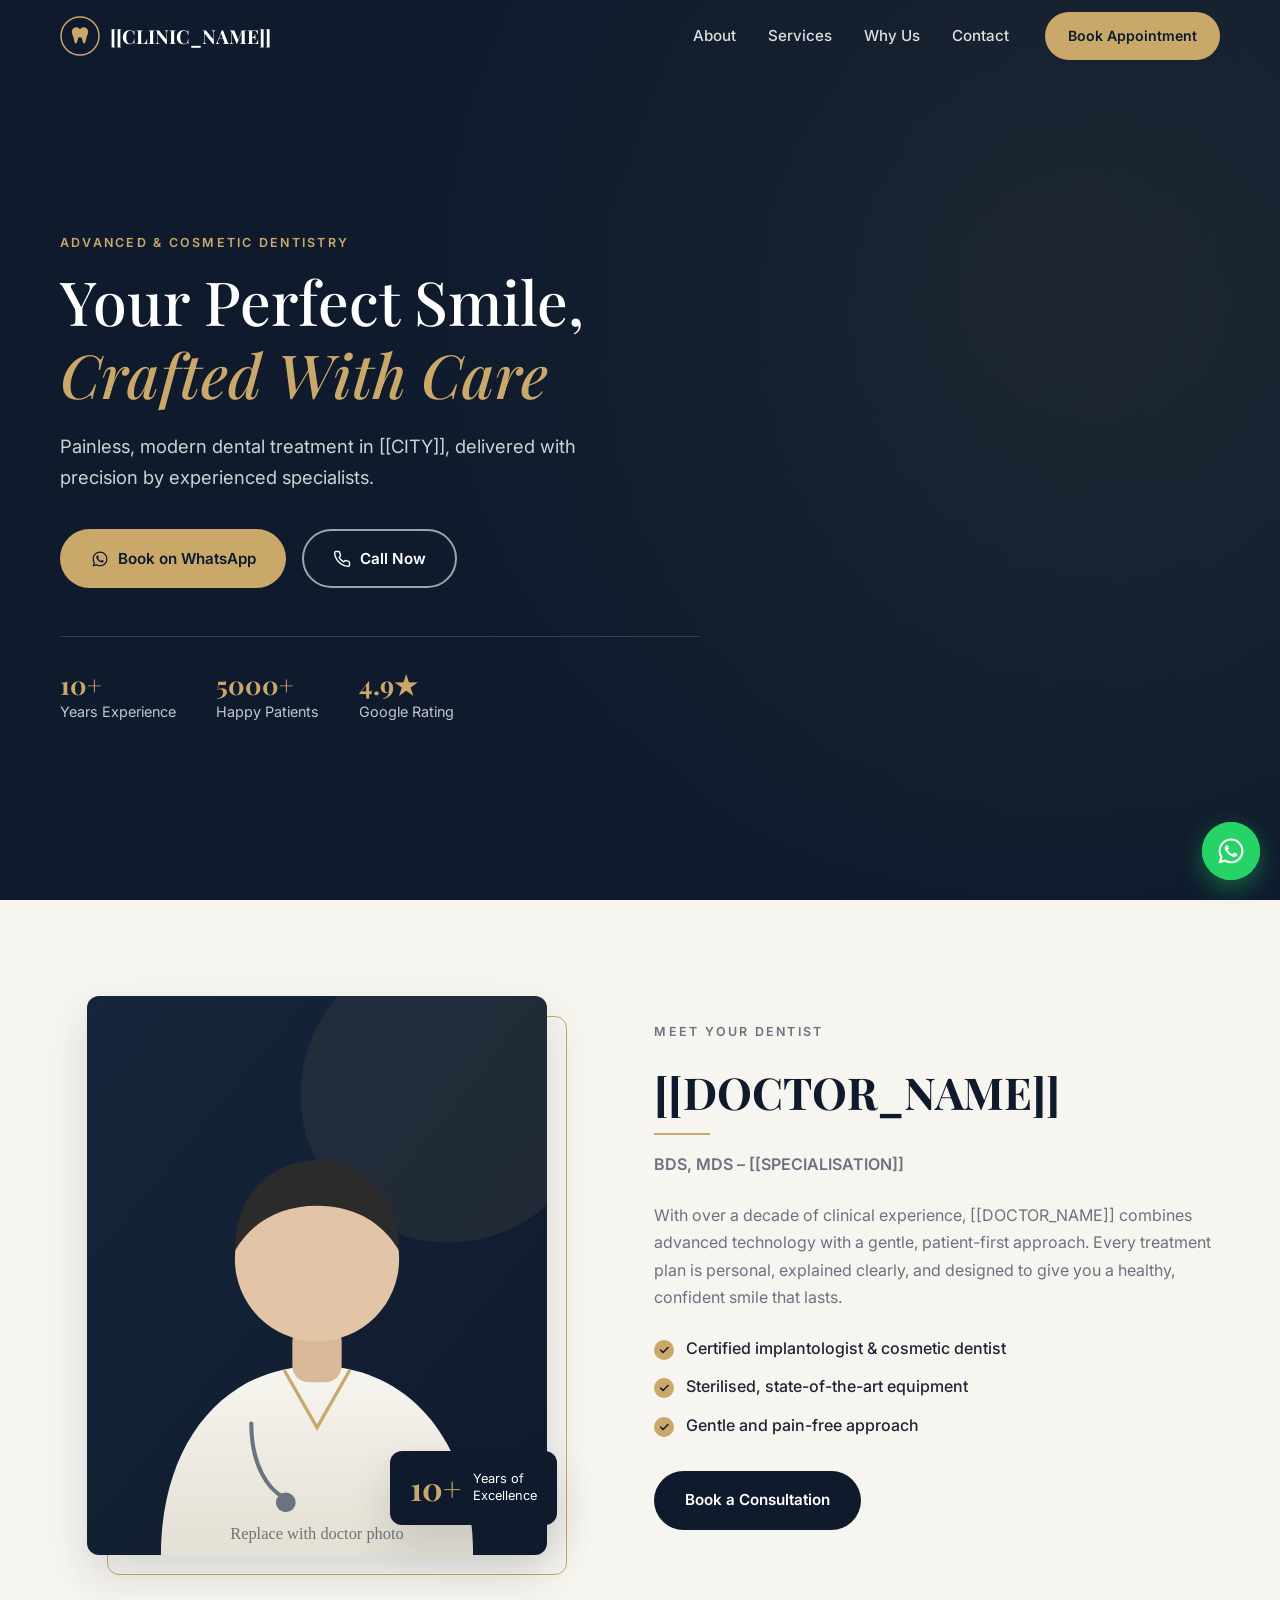
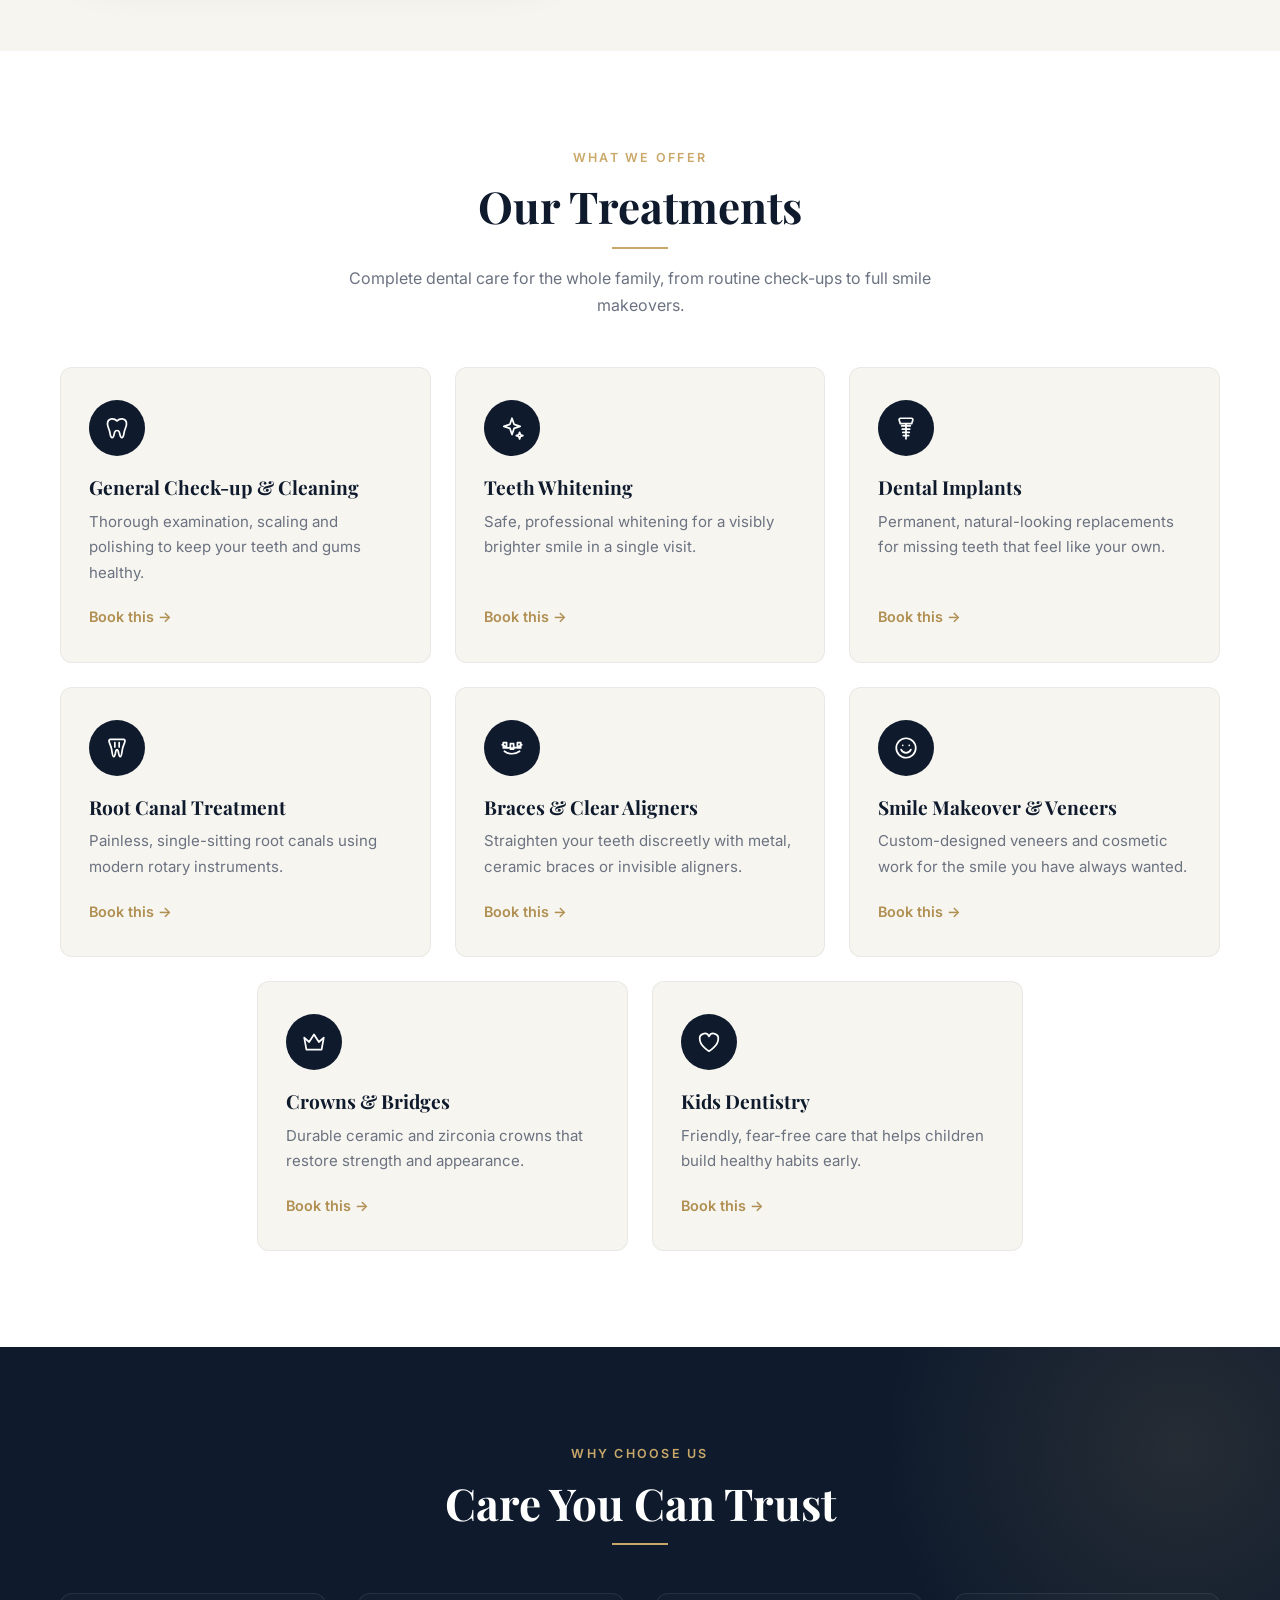
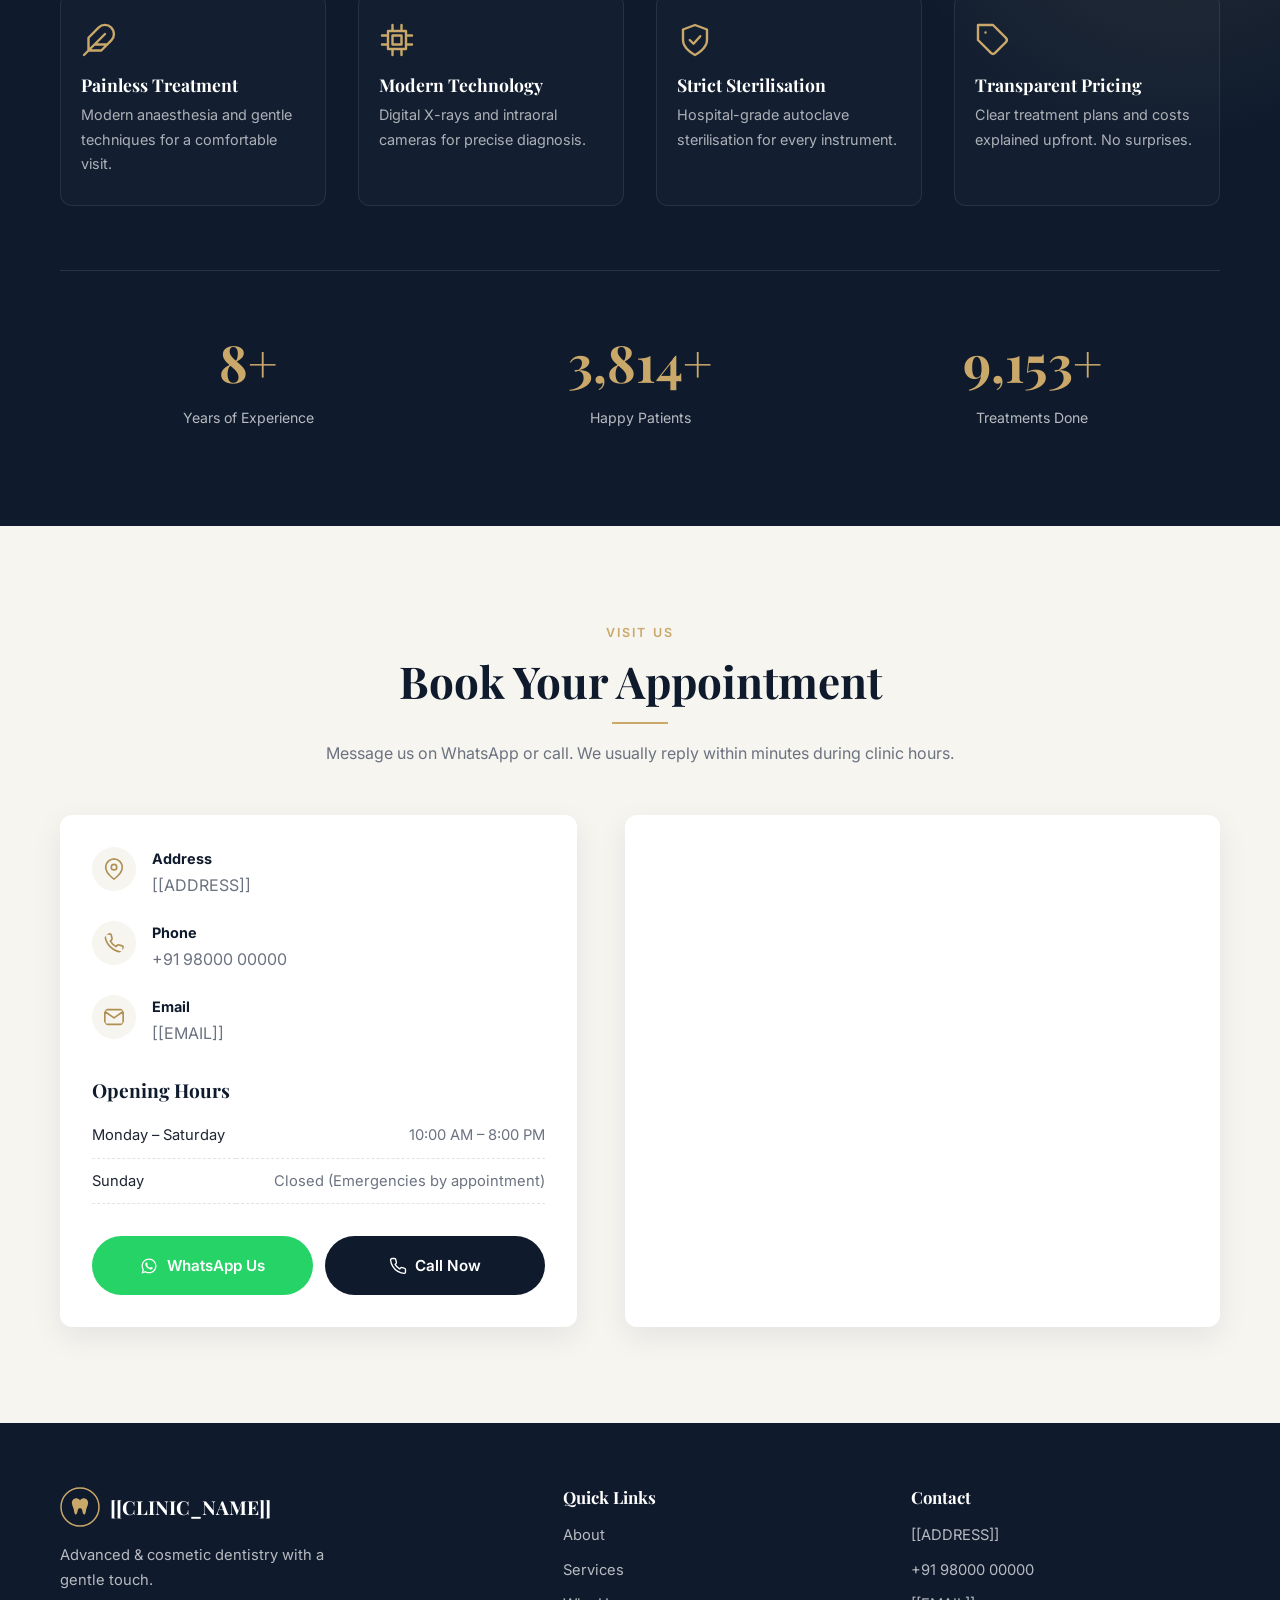
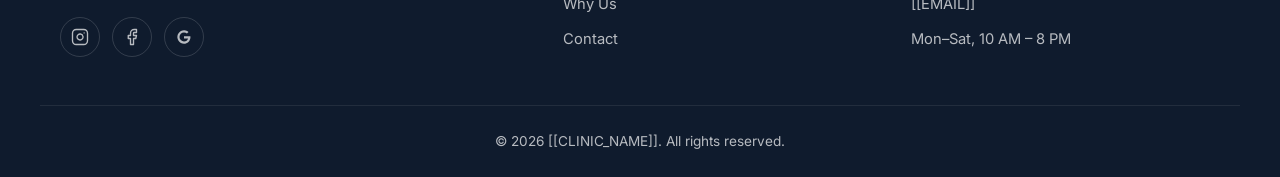
==== index.html @ 8b7d2d87 "Add dental clinic landing page Co-Authored-By: Claude Opus 5.5 <noreply@anthropic.com>" ====
<!DOCTYPE html>
<html lang="en" class="no-js">
<head>
  <meta charset="UTF-8">
  <meta name="viewport" content="width=device-width, initial-scale=1.0">
  <title>[[CLINIC_NAME]] | Best Dentist in [[CITY]]</title>
  <meta name="description" content="[[CLINIC_NAME]] offers painless, modern dental care in [[CITY]]: implants, teeth whitening, root canal, braces, aligners and smile makeovers. Book on WhatsApp.">

  <!-- Open Graph (link previews on WhatsApp / Facebook) -->
  <meta property="og:type" content="website">
  <meta property="og:title" content="[[CLINIC_NAME]] | Advanced & Cosmetic Dentistry">
  <meta property="og:description" content="Painless, modern dental care in [[CITY]]. Book your appointment on WhatsApp.">
  <meta property="og:image" content="images/hero.jpg">

  <link rel="icon" href="images/favicon.svg" type="image/svg+xml">

  <link rel="preconnect" href="https://fonts.googleapis.com">
  <link rel="preconnect" href="https://fonts.gstatic.com" crossorigin>
  <link href="https://fonts.googleapis.com/css2?family=Inter:wght@400;500;600&family=Playfair+Display:wght@500;700&display=swap" rel="stylesheet">

  <link rel="stylesheet" href="css/style.css">

  <!-- Local SEO structured data: replace placeholders -->
  <script type="application/ld+json">
  {
    "@context": "https://schema.org",
    "@type": "Dentist",
    "name": "[[CLINIC_NAME]]",
    "image": "images/hero.jpg",
    "telephone": "[[PHONE]]",
    "email": "[[EMAIL]]",
    "address": {
      "@type": "PostalAddress",
      "streetAddress": "[[ADDRESS]]",
      "addressLocality": "[[CITY]]",
      "addressCountry": "IN"
    },
    "openingHours": ["Mo-Sa 10:00-20:00"],
    "priceRange": "₹₹"
  }
  </script>

  <script src="js/main.js" defer></script>
</head>
<body>

  <!-- ========== HEADER ========== -->
  <header class="header" id="header">
    <div class="container header__inner">
      <a href="#home" class="logo" aria-label="[[CLINIC_NAME]] home">
        <img src="images/logo.svg" alt="" width="40" height="40">
        <span class="logo__text">[[CLINIC_NAME]]</span>
      </a>

      <nav class="nav" id="nav" aria-label="Main navigation">
        <ul class="nav__list">
          <li><a href="#about" class="nav__link">About</a></li>
          <li><a href="#services" class="nav__link">Services</a></li>
          <li><a href="#why-us" class="nav__link">Why Us</a></li>
          <li><a href="#contact" class="nav__link">Contact</a></li>
        </ul>
        <a href="#" class="btn btn--gold btn--sm nav__cta" data-whatsapp target="_blank" rel="noopener">Book Appointment</a>
      </nav>

      <button class="nav-toggle" id="navToggle" aria-label="Open menu" aria-expanded="false" aria-controls="nav">
        <span></span><span></span><span></span>
      </button>
    </div>
  </header>

  <main>
    <!-- ========== HERO ========== -->
    <section class="hero" id="home">
      <div class="container hero__content">
        <p class="eyebrow">Advanced &amp; Cosmetic Dentistry</p>
        <h1 class="hero__title">Your Perfect Smile, <em>Crafted With Care</em></h1>
        <p class="hero__text">Painless, modern dental treatment in [[CITY]], delivered with precision by experienced specialists.</p>

        <div class="hero__actions">
          <a href="#" class="btn btn--gold" data-whatsapp target="_blank" rel="noopener">
            <svg class="btn__icon" viewBox="0 0 24 24" aria-hidden="true"><use href="#icon-whatsapp"/></svg>
            Book on WhatsApp
          </a>
          <a href="#" class="btn btn--outline" data-call>
            <svg class="btn__icon" viewBox="0 0 24 24" aria-hidden="true"><use href="#icon-phone"/></svg>
            Call Now
          </a>
        </div>

        <ul class="trust">
          <li><strong>10+</strong> Years Experience</li>
          <li><strong>5000+</strong> Happy Patients</li>
          <li><strong>4.9★</strong> Google Rating</li>
        </ul>
      </div>
    </section>

    <!-- ========== ABOUT ========== -->
    <section class="section about" id="about">
      <div class="container about__grid">
        <div class="about__media reveal">
          <img src="images/doctor.svg" alt="Portrait of [[DOCTOR_NAME]]" width="560" height="680" loading="lazy">
          <div class="about__badge">
            <strong>10+</strong>
            <span>Years of<br>Excellence</span>
          </div>
        </div>

        <div class="about__content reveal">
          <p class="eyebrow">Meet Your Dentist</p>
          <h2 class="section__title">[[DOCTOR_NAME]]</h2>
          <p class="about__qual">BDS, MDS – [[SPECIALISATION]]</p>
          <p>
            With over a decade of clinical experience, [[DOCTOR_NAME]] combines advanced technology with a gentle,
            patient-first approach. Every treatment plan is personal, explained clearly, and designed to give you
            a healthy, confident smile that lasts.
          </p>
          <ul class="checklist">
            <li>Certified implantologist &amp; cosmetic dentist</li>
            <li>Sterilised, state-of-the-art equipment</li>
            <li>Gentle and pain-free approach</li>
          </ul>
          <a href="#" class="btn btn--dark" data-whatsapp target="_blank" rel="noopener">Book a Consultation</a>
        </div>
      </div>
    </section>

    <!-- ========== SERVICES ========== -->
    <section class="section services" id="services">
      <div class="container">
        <div class="section__head reveal">
          <p class="eyebrow">What We Offer</p>
          <h2 class="section__title">Our Treatments</h2>
          <p class="section__sub">Complete dental care for the whole family, from routine check-ups to full smile makeovers.</p>
        </div>

        <div class="services__grid">
          <article class="card reveal">
            <div class="card__icon"><svg viewBox="0 0 24 24" aria-hidden="true"><use href="#icon-tooth"/></svg></div>
            <h3 class="card__title">General Check-up &amp; Cleaning</h3>
            <p class="card__text">Thorough examination, scaling and polishing to keep your teeth and gums healthy.</p>
            <a href="#" class="card__link" data-whatsapp data-service="General Check-up & Cleaning" target="_blank" rel="noopener">Book this →</a>
          </article>

          <article class="card reveal">
            <div class="card__icon"><svg viewBox="0 0 24 24" aria-hidden="true"><use href="#icon-sparkle"/></svg></div>
            <h3 class="card__title">Teeth Whitening</h3>
            <p class="card__text">Safe, professional whitening for a visibly brighter smile in a single visit.</p>
            <a href="#" class="card__link" data-whatsapp data-service="Teeth Whitening" target="_blank" rel="noopener">Book this →</a>
          </article>

          <article class="card reveal">
            <div class="card__icon"><svg viewBox="0 0 24 24" aria-hidden="true"><use href="#icon-implant"/></svg></div>
            <h3 class="card__title">Dental Implants</h3>
            <p class="card__text">Permanent, natural-looking replacements for missing teeth that feel like your own.</p>
            <a href="#" class="card__link" data-whatsapp data-service="Dental Implants" target="_blank" rel="noopener">Book this →</a>
          </article>

          <article class="card reveal">
            <div class="card__icon"><svg viewBox="0 0 24 24" aria-hidden="true"><use href="#icon-root"/></svg></div>
            <h3 class="card__title">Root Canal Treatment</h3>
            <p class="card__text">Painless, single-sitting root canals using modern rotary instruments.</p>
            <a href="#" class="card__link" data-whatsapp data-service="Root Canal Treatment" target="_blank" rel="noopener">Book this →</a>
          </article>

          <article class="card reveal">
            <div class="card__icon"><svg viewBox="0 0 24 24" aria-hidden="true"><use href="#icon-braces"/></svg></div>
            <h3 class="card__title">Braces &amp; Clear Aligners</h3>
            <p class="card__text">Straighten your teeth discreetly with metal, ceramic braces or invisible aligners.</p>
            <a href="#" class="card__link" data-whatsapp data-service="Braces & Clear Aligners" target="_blank" rel="noopener">Book this →</a>
          </article>

          <article class="card reveal">
            <div class="card__icon"><svg viewBox="0 0 24 24" aria-hidden="true"><use href="#icon-smile"/></svg></div>
            <h3 class="card__title">Smile Makeover &amp; Veneers</h3>
            <p class="card__text">Custom-designed veneers and cosmetic work for the smile you have always wanted.</p>
            <a href="#" class="card__link" data-whatsapp data-service="Smile Makeover & Veneers" target="_blank" rel="noopener">Book this →</a>
          </article>

          <article class="card reveal">
            <div class="card__icon"><svg viewBox="0 0 24 24" aria-hidden="true"><use href="#icon-crown"/></svg></div>
            <h3 class="card__title">Crowns &amp; Bridges</h3>
            <p class="card__text">Durable ceramic and zirconia crowns that restore strength and appearance.</p>
            <a href="#" class="card__link" data-whatsapp data-service="Crowns & Bridges" target="_blank" rel="noopener">Book this →</a>
          </article>

          <article class="card reveal">
            <div class="card__icon"><svg viewBox="0 0 24 24" aria-hidden="true"><use href="#icon-heart"/></svg></div>
            <h3 class="card__title">Kids Dentistry</h3>
            <p class="card__text">Friendly, fear-free care that helps children build healthy habits early.</p>
            <a href="#" class="card__link" data-whatsapp data-service="Kids Dentistry" target="_blank" rel="noopener">Book this →</a>
          </article>
        </div>
      </div>
    </section>

    <!-- ========== WHY CHOOSE US ========== -->
    <section class="section why" id="why-us">
      <div class="container">
        <div class="section__head reveal">
          <p class="eyebrow">Why Choose Us</p>
          <h2 class="section__title">Care You Can Trust</h2>
        </div>

        <div class="why__grid">
          <div class="feature reveal">
            <div class="feature__icon"><svg viewBox="0 0 24 24" aria-hidden="true"><use href="#icon-feather"/></svg></div>
            <h3>Painless Treatment</h3>
            <p>Modern anaesthesia and gentle techniques for a comfortable visit.</p>
          </div>
          <div class="feature reveal">
            <div class="feature__icon"><svg viewBox="0 0 24 24" aria-hidden="true"><use href="#icon-chip"/></svg></div>
            <h3>Modern Technology</h3>
            <p>Digital X-rays and intraoral cameras for precise diagnosis.</p>
          </div>
          <div class="feature reveal">
            <div class="feature__icon"><svg viewBox="0 0 24 24" aria-hidden="true"><use href="#icon-shield"/></svg></div>
            <h3>Strict Sterilisation</h3>
            <p>Hospital-grade autoclave sterilisation for every instrument.</p>
          </div>
          <div class="feature reveal">
            <div class="feature__icon"><svg viewBox="0 0 24 24" aria-hidden="true"><use href="#icon-tag"/></svg></div>
            <h3>Transparent Pricing</h3>
            <p>Clear treatment plans and costs explained upfront. No surprises.</p>
          </div>
        </div>

        <div class="stats reveal">
          <div class="stat"><span class="stat__num" data-count="10">0</span><span class="stat__plus">+</span><p>Years of Experience</p></div>
          <div class="stat"><span class="stat__num" data-count="5000">0</span><span class="stat__plus">+</span><p>Happy Patients</p></div>
          <div class="stat"><span class="stat__num" data-count="12000">0</span><span class="stat__plus">+</span><p>Treatments Done</p></div>
        </div>
      </div>
    </section>

    <!-- ========== CONTACT ========== -->
    <section class="section contact" id="contact">
      <div class="container">
        <div class="section__head reveal">
          <p class="eyebrow">Visit Us</p>
          <h2 class="section__title">Book Your Appointment</h2>
          <p class="section__sub">Message us on WhatsApp or call. We usually reply within minutes during clinic hours.</p>
        </div>

        <div class="contact__grid">
          <div class="contact__info reveal">
            <ul class="contact__list">
              <li>
                <svg viewBox="0 0 24 24" aria-hidden="true"><use href="#icon-pin"/></svg>
                <div><strong>Address</strong><span>[[ADDRESS]]</span></div>
              </li>
              <li>
                <svg viewBox="0 0 24 24" aria-hidden="true"><use href="#icon-phone"/></svg>
                <div><strong>Phone</strong><a href="#" data-call data-phone-text>[[PHONE]]</a></div>
              </li>
              <li>
                <svg viewBox="0 0 24 24" aria-hidden="true"><use href="#icon-mail"/></svg>
                <div><strong>Email</strong><a href="mailto:[[EMAIL]]">[[EMAIL]]</a></div>
              </li>
            </ul>

            <div class="hours">
              <h3>Opening Hours</h3>
              <table>
                <tr><td>Monday – Saturday</td><td>10:00 AM – 8:00 PM</td></tr>
                <tr><td>Sunday</td><td>Closed (Emergencies by appointment)</td></tr>
              </table>
            </div>

            <div class="contact__actions">
              <a href="#" class="btn btn--whatsapp" data-whatsapp target="_blank" rel="noopener">
                <svg class="btn__icon" viewBox="0 0 24 24" aria-hidden="true"><use href="#icon-whatsapp"/></svg>
                WhatsApp Us
              </a>
              <a href="#" class="btn btn--dark" data-call>
                <svg class="btn__icon" viewBox="0 0 24 24" aria-hidden="true"><use href="#icon-phone"/></svg>
                Call Now
              </a>
            </div>
          </div>

          <div class="contact__map reveal">
            <!-- Replace src with your Google Maps embed URL: Maps → Share → Embed a map -->
            <iframe
              src="https://maps.google.com/maps?q=New%20Delhi&z=14&output=embed"
              title="Clinic location on Google Maps"
              loading="lazy"
              referrerpolicy="no-referrer-when-downgrade"
              allowfullscreen></iframe>
          </div>
        </div>
      </div>
    </section>
  </main>

  <!-- ========== FOOTER ========== -->
  <footer class="footer">
    <div class="container footer__grid">
      <div class="footer__brand">
        <a href="#home" class="logo">
          <img src="images/logo.svg" alt="" width="40" height="40">
          <span class="logo__text">[[CLINIC_NAME]]</span>
        </a>
        <p>Advanced &amp; cosmetic dentistry with a gentle touch.</p>
        <div class="social">
          <a href="#" aria-label="Instagram"><svg viewBox="0 0 24 24" aria-hidden="true"><use href="#icon-instagram"/></svg></a>
          <a href="#" aria-label="Facebook"><svg viewBox="0 0 24 24" aria-hidden="true"><use href="#icon-facebook"/></svg></a>
          <a href="#" aria-label="Google Business Profile"><svg viewBox="0 0 24 24" aria-hidden="true"><use href="#icon-google"/></svg></a>
        </div>
      </div>

      <div>
        <h4>Quick Links</h4>
        <ul class="footer__links">
          <li><a href="#about">About</a></li>
          <li><a href="#services">Services</a></li>
          <li><a href="#why-us">Why Us</a></li>
          <li><a href="#contact">Contact</a></li>
        </ul>
      </div>

      <div>
        <h4>Contact</h4>
        <ul class="footer__links">
          <li>[[ADDRESS]]</li>
          <li><a href="#" data-call data-phone-text>[[PHONE]]</a></li>
          <li><a href="mailto:[[EMAIL]]">[[EMAIL]]</a></li>
          <li>Mon–Sat, 10 AM – 8 PM</li>
        </ul>
      </div>
    </div>

    <div class="container footer__bottom">
      <p>© <span id="year"></span> [[CLINIC_NAME]]. All rights reserved.</p>
    </div>
  </footer>

  <!-- ========== FLOATING WHATSAPP ========== -->
  <a href="#" class="whatsapp-float" data-whatsapp target="_blank" rel="noopener" aria-label="Chat with us on WhatsApp">
    <svg viewBox="0 0 24 24" aria-hidden="true"><use href="#icon-whatsapp"/></svg>
  </a>

  <!-- ========== SVG ICON SPRITE ========== -->
  <svg xmlns="http://www.w3.org/2000/svg" style="display:none">
    <symbol id="icon-whatsapp" viewBox="0 0 24 24"><path fill="currentColor" d="M12.04 2C6.58 2 2.13 6.45 2.13 11.91c0 1.75.46 3.45 1.32 4.95L2.05 22l5.25-1.38a9.9 9.9 0 0 0 4.74 1.21c5.46 0 9.91-4.45 9.91-9.91S17.5 2 12.04 2Zm0 18.15c-1.48 0-2.93-.4-4.2-1.15l-.3-.18-3.12.82.83-3.04-.2-.31a8.2 8.2 0 0 1-1.26-4.38c0-4.54 3.7-8.24 8.25-8.24 4.54 0 8.24 3.7 8.24 8.24 0 4.55-3.7 8.24-8.24 8.24Zm4.52-6.16c-.25-.12-1.47-.72-1.69-.81-.23-.08-.39-.12-.56.12-.17.25-.64.81-.78.97-.14.17-.29.19-.54.06-.25-.12-1.05-.39-1.99-1.23-.74-.66-1.23-1.47-1.38-1.72-.14-.25-.02-.38.11-.51.11-.11.25-.29.37-.43.12-.14.17-.25.25-.41.08-.17.04-.31-.02-.43-.06-.12-.56-1.34-.76-1.84-.2-.48-.41-.42-.56-.43h-.48c-.17 0-.43.06-.66.31-.22.25-.86.85-.86 2.07s.89 2.4 1.01 2.56c.12.17 1.75 2.67 4.23 3.74.59.26 1.05.41 1.41.52.59.19 1.13.16 1.56.1.48-.07 1.47-.6 1.67-1.18.21-.58.21-1.07.14-1.18-.06-.1-.22-.16-.47-.28Z"/></symbol>
    <symbol id="icon-phone" viewBox="0 0 24 24"><path fill="none" stroke="currentColor" stroke-width="1.8" stroke-linecap="round" stroke-linejoin="round" d="M22 16.92v3a2 2 0 0 1-2.18 2 19.8 19.8 0 0 1-8.63-3.07 19.5 19.5 0 0 1-6-6A19.8 19.8 0 0 1 2.12 4.18 2 2 0 0 1 4.11 2h3a2 2 0 0 1 2 1.72c.13.96.36 1.9.7 2.81a2 2 0 0 1-.45 2.11L8.09 9.91a16 16 0 0 0 6 6l1.27-1.27a2 2 0 0 1 2.11-.45c.91.34 1.85.57 2.81.7A2 2 0 0 1 22 16.92Z"/></symbol>
    <symbol id="icon-tooth" viewBox="0 0 24 24"><path fill="none" stroke="currentColor" stroke-width="1.6" stroke-linejoin="round" d="M12 5.5C10.5 4 8.6 3.4 7 3.6 4.4 4 3 6.2 3.3 9c.3 2.4 1.5 4 2 6.5.5 2.8.8 5.5 2.2 5.5 1.6 0 1.7-3.3 2.4-5.3.4-1.1 1.3-1.4 2.1-1.4s1.7.3 2.1 1.4c.7 2 .8 5.3 2.4 5.3 1.4 0 1.7-2.7 2.2-5.5.5-2.5 1.7-4.1 2-6.5.3-2.8-1.1-5-3.7-5.4-1.6-.2-3.5.4-5 1.9Z"/></symbol>
    <symbol id="icon-sparkle" viewBox="0 0 24 24"><path fill="none" stroke="currentColor" stroke-width="1.6" stroke-linejoin="round" d="M12 3l1.9 5.6L19.5 10.5 13.9 12.4 12 18l-1.9-5.6L4.5 10.5l5.6-1.9L12 3ZM19 16l.8 2.2L22 19l-2.2.8L19 22l-.8-2.2L16 19l2.2-.8L19 16Z"/></symbol>
    <symbol id="icon-implant" viewBox="0 0 24 24"><path fill="none" stroke="currentColor" stroke-width="1.6" stroke-linecap="round" stroke-linejoin="round" d="M7 3h10c1 0 1.5 1 1.2 2l-1 3H6.8l-1-3C5.5 4 6 3 7 3ZM8 10h8M8.5 13h7M9 16h6M9.5 19h5M12 8v14"/></symbol>
    <symbol id="icon-root" viewBox="0 0 24 24"><path fill="none" stroke="currentColor" stroke-width="1.6" stroke-linecap="round" stroke-linejoin="round" d="M6 4h12c1 0 1.6 1 1.3 2-.6 2.4-1.7 4-2.3 7-.5 2.6-.7 7-2 7-1.4 0-1.5-4-2-5.5-.3-.8-.6-1-1-1s-.7.2-1 1C10.5 16 10.4 20 9 20c-1.3 0-1.5-4.4-2-7-.6-3-1.7-4.6-2.3-7C4.4 5 5 4 6 4ZM10 7v4M14 7v4"/></symbol>
    <symbol id="icon-braces" viewBox="0 0 24 24"><path fill="none" stroke="currentColor" stroke-width="1.6" stroke-linecap="round" stroke-linejoin="round" d="M3 9c2.5 2 5.6 3 9 3s6.5-1 9-3M4 7h3v5H4zM10.5 8h3v5h-3zM17 7h3v5h-3zM5 15c2 1.5 4.4 2.3 7 2.3s5-.8 7-2.3"/></symbol>
    <symbol id="icon-smile" viewBox="0 0 24 24"><path fill="none" stroke="currentColor" stroke-width="1.6" stroke-linecap="round" stroke-linejoin="round" d="M12 21a9 9 0 1 0 0-18 9 9 0 0 0 0 18ZM7.5 13.5s1.5 3 4.5 3 4.5-3 4.5-3M9 9.5h.01M15 9.5h.01"/></symbol>
    <symbol id="icon-crown" viewBox="0 0 24 24"><path fill="none" stroke="currentColor" stroke-width="1.6" stroke-linecap="round" stroke-linejoin="round" d="M3 8l4.5 4L12 5l4.5 7L21 8l-2 11H5L3 8Z"/></symbol>
    <symbol id="icon-heart" viewBox="0 0 24 24"><path fill="none" stroke="currentColor" stroke-width="1.6" stroke-linejoin="round" d="M12 20.5s-8.5-5-8.5-11A4.5 4.5 0 0 1 12 6.8a4.5 4.5 0 0 1 8.5 2.7c0 6-8.5 11-8.5 11Z"/></symbol>
    <symbol id="icon-feather" viewBox="0 0 24 24"><path fill="none" stroke="currentColor" stroke-width="1.6" stroke-linecap="round" stroke-linejoin="round" d="M20.2 12.2a6 6 0 0 0-8.5-8.5L5 10.5V19h8.5l6.7-6.8ZM16 8 2 22M17.5 15H9"/></symbol>
    <symbol id="icon-chip" viewBox="0 0 24 24"><path fill="none" stroke="currentColor" stroke-width="1.6" stroke-linecap="round" stroke-linejoin="round" d="M6 6h12v12H6zM9 9h6v6H9zM9 2v4M15 2v4M9 18v4M15 18v4M2 9h4M2 15h4M18 9h4M18 15h4"/></symbol>
    <symbol id="icon-shield" viewBox="0 0 24 24"><path fill="none" stroke="currentColor" stroke-width="1.6" stroke-linecap="round" stroke-linejoin="round" d="M12 22s8-4 8-10V5l-8-3-8 3v7c0 6 8 10 8 10ZM8.5 12l2.5 2.5 4.5-5"/></symbol>
    <symbol id="icon-tag" viewBox="0 0 24 24"><path fill="none" stroke="currentColor" stroke-width="1.6" stroke-linecap="round" stroke-linejoin="round" d="M20.6 13.4 13.4 20.6a2 2 0 0 1-2.8 0L2 12V2h10l8.6 8.6a2 2 0 0 1 0 2.8ZM7 7h.01"/></symbol>
    <symbol id="icon-pin" viewBox="0 0 24 24"><path fill="none" stroke="currentColor" stroke-width="1.8" stroke-linecap="round" stroke-linejoin="round" d="M21 10c0 7-9 13-9 13S3 17 3 10a9 9 0 0 1 18 0ZM12 13a3 3 0 1 0 0-6 3 3 0 0 0 0 6Z"/></symbol>
    <symbol id="icon-mail" viewBox="0 0 24 24"><path fill="none" stroke="currentColor" stroke-width="1.8" stroke-linecap="round" stroke-linejoin="round" d="M4 4h16c1.1 0 2 .9 2 2v12c0 1.1-.9 2-2 2H4c-1.1 0-2-.9-2-2V6c0-1.1.9-2 2-2ZM22 6l-10 7L2 6"/></symbol>
    <symbol id="icon-instagram" viewBox="0 0 24 24"><path fill="none" stroke="currentColor" stroke-width="1.8" stroke-linecap="round" stroke-linejoin="round" d="M7 2h10a5 5 0 0 1 5 5v10a5 5 0 0 1-5 5H7a5 5 0 0 1-5-5V7a5 5 0 0 1 5-5ZM16 11.4A4 4 0 1 1 12.6 8a4 4 0 0 1 3.4 3.4ZM17.5 6.5h.01"/></symbol>
    <symbol id="icon-facebook" viewBox="0 0 24 24"><path fill="none" stroke="currentColor" stroke-width="1.8" stroke-linecap="round" stroke-linejoin="round" d="M18 2h-3a5 5 0 0 0-5 5v3H7v4h3v8h4v-8h3l1-4h-4V7a1 1 0 0 1 1-1h3V2Z"/></symbol>
    <symbol id="icon-google" viewBox="0 0 24 24"><path fill="currentColor" d="M21.35 11.1H12v2.9h5.35c-.5 2.5-2.6 3.9-5.35 3.9a6 6 0 1 1 0-12c1.5 0 2.85.55 3.9 1.45l2.15-2.15A9 9 0 1 0 12 21c4.5 0 8.6-3.25 8.6-9 0-.3-.1-.6-.25-.9Z"/></symbol>
  </svg>

</body>
</html>
---- css/style.css ----
/* =========================================================
   Dental Clinic Landing Page — style.css
   Mobile-first. Breakpoints: 768px (tablet), 1024px (desktop)
   ========================================================= */

/* ---------- Design tokens ---------- */
:root {
  --color-dark: #0F1B2D;
  --color-dark-2: #16253B;
  --color-gold: #C9A86A;
  --color-gold-dark: #B08F52;
  --color-light: #F7F5F0;
  --color-white: #FFFFFF;
  --color-text: #1E2633;
  --color-muted: #6B7280;
  --color-whatsapp: #25D366;

  --font-heading: "Playfair Display", Georgia, serif;
  --font-body: "Inter", system-ui, -apple-system, "Segoe UI", sans-serif;

  --radius: 12px;
  --radius-pill: 999px;
  --shadow: 0 10px 30px rgba(15, 27, 45, .08);
  --shadow-lg: 0 20px 45px rgba(15, 27, 45, .14);

  --header-h: 72px;
  --section-pad: 64px;
  --container: 1200px;
  --ease: cubic-bezier(.22, .61, .36, 1);
}

@media (min-width: 768px) {
  :root { --section-pad: 96px; }
}

/* ---------- Reset & base ---------- */
*, *::before, *::after { box-sizing: border-box; margin: 0; padding: 0; }

html { scroll-behavior: smooth; }

body {
  font-family: var(--font-body);
  font-size: 1rem;
  line-height: 1.7;
  color: var(--color-text);
  background: var(--color-light);
  -webkit-font-smoothing: antialiased;
}

img, svg, iframe { display: block; max-width: 100%; }
a { color: inherit; text-decoration: none; }
ul { list-style: none; }
button { font: inherit; cursor: pointer; border: none; background: none; }

h1, h2, h3, h4 { font-family: var(--font-heading); line-height: 1.2; font-weight: 700; }
h3 { font-size: 1.2rem; }

section[id] { scroll-margin-top: var(--header-h); }

:focus-visible { outline: 2px solid var(--color-gold); outline-offset: 3px; border-radius: 4px; }

.container {
  width: 100%;
  max-width: var(--container);
  margin-inline: auto;
  padding-inline: 20px;
}

/* ---------- Shared pieces ---------- */
.section { padding-block: var(--section-pad); }

.eyebrow {
  font-size: .78rem;
  font-weight: 600;
  letter-spacing: .18em;
  text-transform: uppercase;
  color: var(--color-gold);
  margin-bottom: .75rem;
}

.section__head { text-align: center; max-width: 640px; margin: 0 auto 3rem; }

.section__title {
  font-size: clamp(1.9rem, 4vw, 2.75rem);
  color: var(--color-dark);
  position: relative;
  padding-bottom: 1rem;
  margin-bottom: 1rem;
}
.section__title::after {
  content: "";
  position: absolute;
  left: 50%;
  bottom: 0;
  width: 56px;
  height: 2px;
  background: var(--color-gold);
  transform: translateX(-50%);
}
.section__sub { color: var(--color-muted); }

/* ---------- Buttons ---------- */
.btn {
  display: inline-flex;
  align-items: center;
  justify-content: center;
  gap: .55rem;
  padding: .9rem 1.8rem;
  border-radius: var(--radius-pill);
  font-weight: 600;
  font-size: .95rem;
  border: 2px solid transparent;
  transition: transform .25s var(--ease), background-color .25s, color .25s, box-shadow .25s, border-color .25s;
  white-space: nowrap;
}
.btn:hover { transform: translateY(-2px); }
.btn__icon { width: 18px; height: 18px; flex-shrink: 0; }
.btn--sm { padding: .6rem 1.3rem; font-size: .88rem; }

.btn--gold { background: var(--color-gold); color: var(--color-dark); }
.btn--gold:hover { background: var(--color-gold-dark); box-shadow: 0 10px 25px rgba(201, 168, 106, .35); }

.btn--outline { border-color: rgba(255, 255, 255, .6); color: var(--color-white); }
.btn--outline:hover { background: var(--color-white); color: var(--color-dark); border-color: var(--color-white); }

.btn--dark { background: var(--color-dark); color: var(--color-white); }
.btn--dark:hover { background: var(--color-dark-2); box-shadow: var(--shadow-lg); }

.btn--whatsapp { background: var(--color-whatsapp); color: var(--color-white); }
.btn--whatsapp:hover { box-shadow: 0 10px 25px rgba(37, 211, 102, .35); }

/* ---------- Header ---------- */
.header {
  position: fixed;
  inset: 0 0 auto 0;
  height: var(--header-h);
  z-index: 100;
  transition: background-color .3s, box-shadow .3s;
}
.header.scrolled,
.header.menu-open {
  background: var(--color-dark);
  box-shadow: 0 4px 20px rgba(0, 0, 0, .2);
}

.header__inner {
  height: 100%;
  display: flex;
  align-items: center;
  justify-content: space-between;
}

.logo { display: flex; align-items: center; gap: .65rem; color: var(--color-white); }
.logo__text { font-family: var(--font-heading); font-size: 1.2rem; font-weight: 700; }

/* Mobile nav (dropdown) */
.nav {
  position: absolute;
  top: var(--header-h);
  left: 0;
  right: 0;
  background: var(--color-dark);
  padding: 1rem 20px 1.75rem;
  display: flex;
  flex-direction: column;
  gap: 1rem;
  border-top: 1px solid rgba(255, 255, 255, .08);
  transform: translateY(-10px);
  opacity: 0;
  visibility: hidden;
  transition: opacity .3s, transform .3s var(--ease), visibility .3s;
}
.nav.open { opacity: 1; visibility: visible; transform: translateY(0); }

.nav__list { display: flex; flex-direction: column; }
.nav__link {
  display: block;
  padding: .7rem 0;
  color: rgba(255, 255, 255, .85);
  font-weight: 500;
  position: relative;
  transition: color .2s;
}
.nav__link:hover, .nav__link.active { color: var(--color-gold); }
.nav__cta { align-self: flex-start; }

/* Hamburger */
.nav-toggle {
  width: 44px;
  height: 44px;
  display: flex;
  flex-direction: column;
  justify-content: center;
  align-items: center;
  gap: 5px;
}
.nav-toggle span {
  width: 24px;
  height: 2px;
  background: var(--color-white);
  border-radius: 2px;
  transition: transform .3s, opacity .3s;
}
.nav-toggle[aria-expanded="true"] span:nth-child(1) { transform: translateY(7px) rotate(45deg); }
.nav-toggle[aria-expanded="true"] span:nth-child(2) { opacity: 0; }
.nav-toggle[aria-expanded="true"] span:nth-child(3) { transform: translateY(-7px) rotate(-45deg); }

@media (min-width: 1024px) {
  .nav-toggle { display: none; }
  .nav {
    position: static;
    flex-direction: row;
    align-items: center;
    gap: 2.25rem;
    padding: 0;
    background: none;
    border: none;
    opacity: 1;
    visibility: visible;
    transform: none;
  }
  .nav__list { flex-direction: row; gap: 2rem; }
  .nav__link { padding: .25rem 0; font-size: .95rem; }
  .nav__link::after {
    content: "";
    position: absolute;
    left: 0;
    bottom: -2px;
    width: 100%;
    height: 1px;
    background: var(--color-gold);
    transform: scaleX(0);
    transition: transform .25s var(--ease);
  }
  .nav__link:hover::after, .nav__link.active::after { transform: scaleX(1); }
}

/* ---------- Hero ---------- */
.hero {
  position: relative;
  min-height: min(100vh, 900px);
  min-height: min(100svh, 900px);
  display: flex;
  align-items: center;
  color: var(--color-white);
  padding-block: calc(var(--header-h) + 48px) 64px;
  /* Overlay on top, photo underneath. If images/hero.jpg is missing, the gradient still looks good. */
  background:
    linear-gradient(110deg, rgba(15, 27, 45, .95) 0%, rgba(15, 27, 45, .82) 45%, rgba(15, 27, 45, .55) 100%),
    radial-gradient(circle at 80% 30%, rgba(201, 168, 106, .25), transparent 55%),
    url("../images/hero.jpg") center / cover no-repeat,
    var(--color-dark);
}

.hero__content { max-width: 1200px; }
.hero__title {
  font-size: clamp(2.2rem, 5vw, 3.8rem);
  font-weight: 500;
  max-width: 720px;
  margin-bottom: 1.25rem;
}
.hero__title em { font-style: italic; color: var(--color-gold); }
.hero__text {
  font-size: clamp(1rem, 1.6vw, 1.15rem);
  color: rgba(255, 255, 255, .8);
  max-width: 540px;
  margin-bottom: 2.25rem;
}
.hero__actions { display: flex; flex-wrap: wrap; gap: 1rem; margin-bottom: 3rem; }

.trust {
  display: flex;
  flex-wrap: wrap;
  gap: 1.25rem 2.5rem;
  padding-top: 2rem;
  border-top: 1px solid rgba(255, 255, 255, .15);
  max-width: 640px;
  font-size: .9rem;
  color: rgba(255, 255, 255, .75);
}
.trust strong {
  display: block;
  font-family: var(--font-heading);
  font-size: 1.6rem;
  color: var(--color-gold);
  line-height: 1.2;
}

/* ---------- About ---------- */
.about__grid { display: grid; gap: 3rem; align-items: center; }

.about__media { position: relative; max-width: 460px; margin-inline: auto; width: 100%; }
.about__media img {
  width: 100%;
  height: auto;
  border-radius: var(--radius);
  box-shadow: var(--shadow-lg);
}
.about__media::before {
  content: "";
  position: absolute;
  inset: 20px -20px -20px 20px;
  border: 1px solid var(--color-gold);
  border-radius: var(--radius);
  z-index: -1;
}
.about__badge {
  position: absolute;
  right: -10px;
  bottom: 30px;
  background: var(--color-dark);
  color: var(--color-white);
  padding: 1rem 1.25rem;
  border-radius: var(--radius);
  display: flex;
  align-items: center;
  gap: .75rem;
  box-shadow: var(--shadow-lg);
  font-size: .8rem;
  line-height: 1.3;
}
.about__badge strong { font-family: var(--font-heading); font-size: 2rem; color: var(--color-gold); }

.about__content .section__title::after { left: 0; transform: none; }
.about__qual { color: var(--color-gold-dark); font-weight: 600; margin-bottom: 1rem; }
.about__content > p { color: var(--color-muted); margin-bottom: 1.5rem; }

.checklist { margin-bottom: 2rem; display: grid; gap: .7rem; }
.checklist li { position: relative; padding-left: 2rem; font-weight: 500; }
.checklist li::before {
  content: "";
  position: absolute;
  left: 0;
  top: .3em;
  width: 20px;
  height: 20px;
  border-radius: 50%;
  background: var(--color-gold) url("data:image/svg+xml,%3Csvg xmlns='http://www.w3.org/2000/svg' viewBox='0 0 24 24' fill='none' stroke='%230F1B2D' stroke-width='3' stroke-linecap='round' stroke-linejoin='round'%3E%3Cpath d='M5 12l5 5L20 7'/%3E%3C/svg%3E") center / 12px no-repeat;
}

@media (min-width: 900px) {
  .about__grid { grid-template-columns: 1fr 1.1fr; gap: 5rem; }
}

/* ---------- Services ---------- */
.services { background: var(--color-white); }

.services__grid { display: grid; gap: 1.5rem; }
@media (min-width: 640px)  { .services__grid { grid-template-columns: repeat(2, 1fr); } }
@media (min-width: 1024px) { .services__grid { grid-template-columns: repeat(3, 1fr); } }

/* 8 cards in a 3-col grid: center the last two */
@media (min-width: 1024px) {
  .services__grid { grid-template-columns: repeat(6, 1fr); }
  .services__grid .card { grid-column: span 2; }
  .services__grid .card:nth-last-child(2) { grid-column: 2 / span 2; }
}

.card {
  background: var(--color-light);
  border: 1px solid rgba(15, 27, 45, .06);
  border-radius: var(--radius);
  padding: 2rem 1.75rem;
  display: flex;
  flex-direction: column;
  transition: transform .3s var(--ease), box-shadow .3s, background-color .3s;
}
.card:hover { transform: translateY(-6px); box-shadow: var(--shadow-lg); background: var(--color-white); }

.card__icon {
  width: 56px;
  height: 56px;
  border-radius: 50%;
  display: grid;
  place-items: center;
  background: var(--color-dark);
  color: var(--color-white);
  margin-bottom: 1.25rem;
  transition: background-color .3s, color .3s;
}
.card__icon svg { width: 26px; height: 26px; }
.card:hover .card__icon { background: var(--color-gold); color: var(--color-dark); }

.card__title { color: var(--color-dark); margin-bottom: .6rem; }
.card__text { color: var(--color-muted); font-size: .94rem; margin-bottom: 1.25rem; flex-grow: 1; }
.card__link { color: var(--color-gold-dark); font-weight: 600; font-size: .9rem; align-self: flex-start; }
.card__link:hover { color: var(--color-dark); }

/* ---------- Why Choose Us ---------- */
.why { background: var(--color-dark); color: var(--color-white); position: relative; overflow: hidden; }
.why::before {
  content: "";
  position: absolute;
  width: 600px;
  height: 600px;
  right: -200px;
  top: -200px;
  background: radial-gradient(circle, rgba(201, 168, 106, .12), transparent 70%);
  pointer-events: none;
}
.why .section__title { color: var(--color-white); }

.why__grid { display: grid; grid-template-columns: repeat(2, 1fr); gap: 1.25rem; }
@media (min-width: 1024px) { .why__grid { grid-template-columns: repeat(4, 1fr); gap: 2rem; } }

.feature {
  padding: 1.75rem 1.25rem;
  border: 1px solid rgba(255, 255, 255, .08);
  border-radius: var(--radius);
  background: rgba(255, 255, 255, .02);
  transition: border-color .3s, background-color .3s;
}
.feature:hover { border-color: rgba(201, 168, 106, .45); background: rgba(255, 255, 255, .04); }
.feature__icon { color: var(--color-gold); margin-bottom: 1rem; }
.feature__icon svg { width: 36px; height: 36px; }
.feature h3 { margin-bottom: .5rem; font-size: 1.1rem; }
.feature p { color: rgba(255, 255, 255, .65); font-size: .9rem; }

@media (max-width: 480px) {
  .why__grid { grid-template-columns: 1fr; }
}

.stats {
  display: grid;
  grid-template-columns: repeat(3, 1fr);
  gap: 1rem;
  margin-top: 4rem;
  padding-top: 3rem;
  border-top: 1px solid rgba(255, 255, 255, .1);
  text-align: center;
}
.stat__num, .stat__plus {
  font-family: var(--font-heading);
  font-size: clamp(2rem, 5vw, 3.2rem);
  color: var(--color-gold);
  font-weight: 700;
}
.stat p { color: rgba(255, 255, 255, .7); font-size: .88rem; }

/* ---------- Contact ---------- */
.contact__grid { display: grid; gap: 2.5rem; }
@media (min-width: 900px) { .contact__grid { grid-template-columns: 1fr 1.15fr; gap: 3rem; } }

.contact__info {
  background: var(--color-white);
  padding: 2rem;
  border-radius: var(--radius);
  box-shadow: var(--shadow);
}
.contact__list { display: grid; gap: 1.4rem; margin-bottom: 2rem; }
.contact__list li { display: flex; gap: 1rem; align-items: flex-start; }
.contact__list svg {
  width: 44px;
  height: 44px;
  padding: 11px;
  border-radius: 50%;
  background: var(--color-light);
  color: var(--color-gold-dark);
  flex-shrink: 0;
}
.contact__list strong { display: block; color: var(--color-dark); font-size: .9rem; }
.contact__list span, .contact__list a { color: var(--color-muted); word-break: break-word; }
.contact__list a:hover { color: var(--color-gold-dark); }

.hours { margin-bottom: 2rem; }
.hours h3 { color: var(--color-dark); margin-bottom: .75rem; }
.hours table { width: 100%; border-collapse: collapse; font-size: .92rem; }
.hours td { padding: .6rem 0; border-bottom: 1px dashed rgba(15, 27, 45, .12); vertical-align: top; }
.hours td:last-child { text-align: right; color: var(--color-muted); padding-left: 1rem; }

.contact__actions { display: flex; flex-wrap: wrap; gap: .75rem; }
.contact__actions .btn { flex: 1 1 180px; }

.contact__map {
  border-radius: var(--radius);
  overflow: hidden;
  box-shadow: var(--shadow);
  min-height: 360px;
  background: var(--color-white);
}
.contact__map iframe { width: 100%; height: 100%; min-height: 360px; border: 0; }

/* ---------- Footer ---------- */
.footer { background: var(--color-dark); color: rgba(255, 255, 255, .7); padding-top: 4rem; font-size: .92rem; }
.footer__grid { display: grid; gap: 2.5rem; padding-bottom: 3rem; }
@media (min-width: 768px) { .footer__grid { grid-template-columns: 1.5fr 1fr 1fr; } }

.footer__brand p { margin: 1rem 0 1.5rem; max-width: 300px; }
.footer h4 { color: var(--color-white); font-size: 1.05rem; margin-bottom: 1rem; }
.footer__links { display: grid; gap: .6rem; }
.footer__links a:hover { color: var(--color-gold); }

.social { display: flex; gap: .75rem; }
.social a {
  width: 40px;
  height: 40px;
  border-radius: 50%;
  border: 1px solid rgba(255, 255, 255, .15);
  display: grid;
  place-items: center;
  transition: border-color .25s, color .25s, background-color .25s;
}
.social a:hover { border-color: var(--color-gold); color: var(--color-gold); }
.social svg { width: 18px; height: 18px; }

.footer__bottom {
  border-top: 1px solid rgba(255, 255, 255, .08);
  padding-block: 1.5rem;
  font-size: .85rem;
  text-align: center;
}

/* ---------- Floating WhatsApp ---------- */
.whatsapp-float {
  position: fixed;
  right: 20px;
  bottom: 20px;
  z-index: 90;
  width: 58px;
  height: 58px;
  border-radius: 50%;
  background: var(--color-whatsapp);
  color: var(--color-white);
  display: grid;
  place-items: center;
  box-shadow: 0 8px 24px rgba(37, 211, 102, .4);
  transition: transform .25s var(--ease);
}
.whatsapp-float svg { width: 30px; height: 30px; }
.whatsapp-float:hover { transform: scale(1.08); }
.whatsapp-float::before {
  content: "";
  position: absolute;
  inset: 0;
  border-radius: 50%;
  background: var(--color-whatsapp);
  z-index: -1;
  animation: pulse 2.2s ease-out infinite;
}
@keyframes pulse {
  0%   { transform: scale(1);   opacity: .6; }
  100% { transform: scale(1.6); opacity: 0; }
}

/* ---------- Reveal on scroll ---------- */
.reveal { opacity: 0; transform: translateY(28px); transition: opacity .8s var(--ease), transform .8s var(--ease); }
.reveal.visible { opacity: 1; transform: none; }
.no-js .reveal { opacity: 1; transform: none; }

/* ---------- Reduced motion ---------- */
@media (prefers-reduced-motion: reduce) {
  html { scroll-behavior: auto; }
  *, *::before, *::after { animation: none !important; transition: none !important; }
  .reveal { opacity: 1; transform: none; }
}
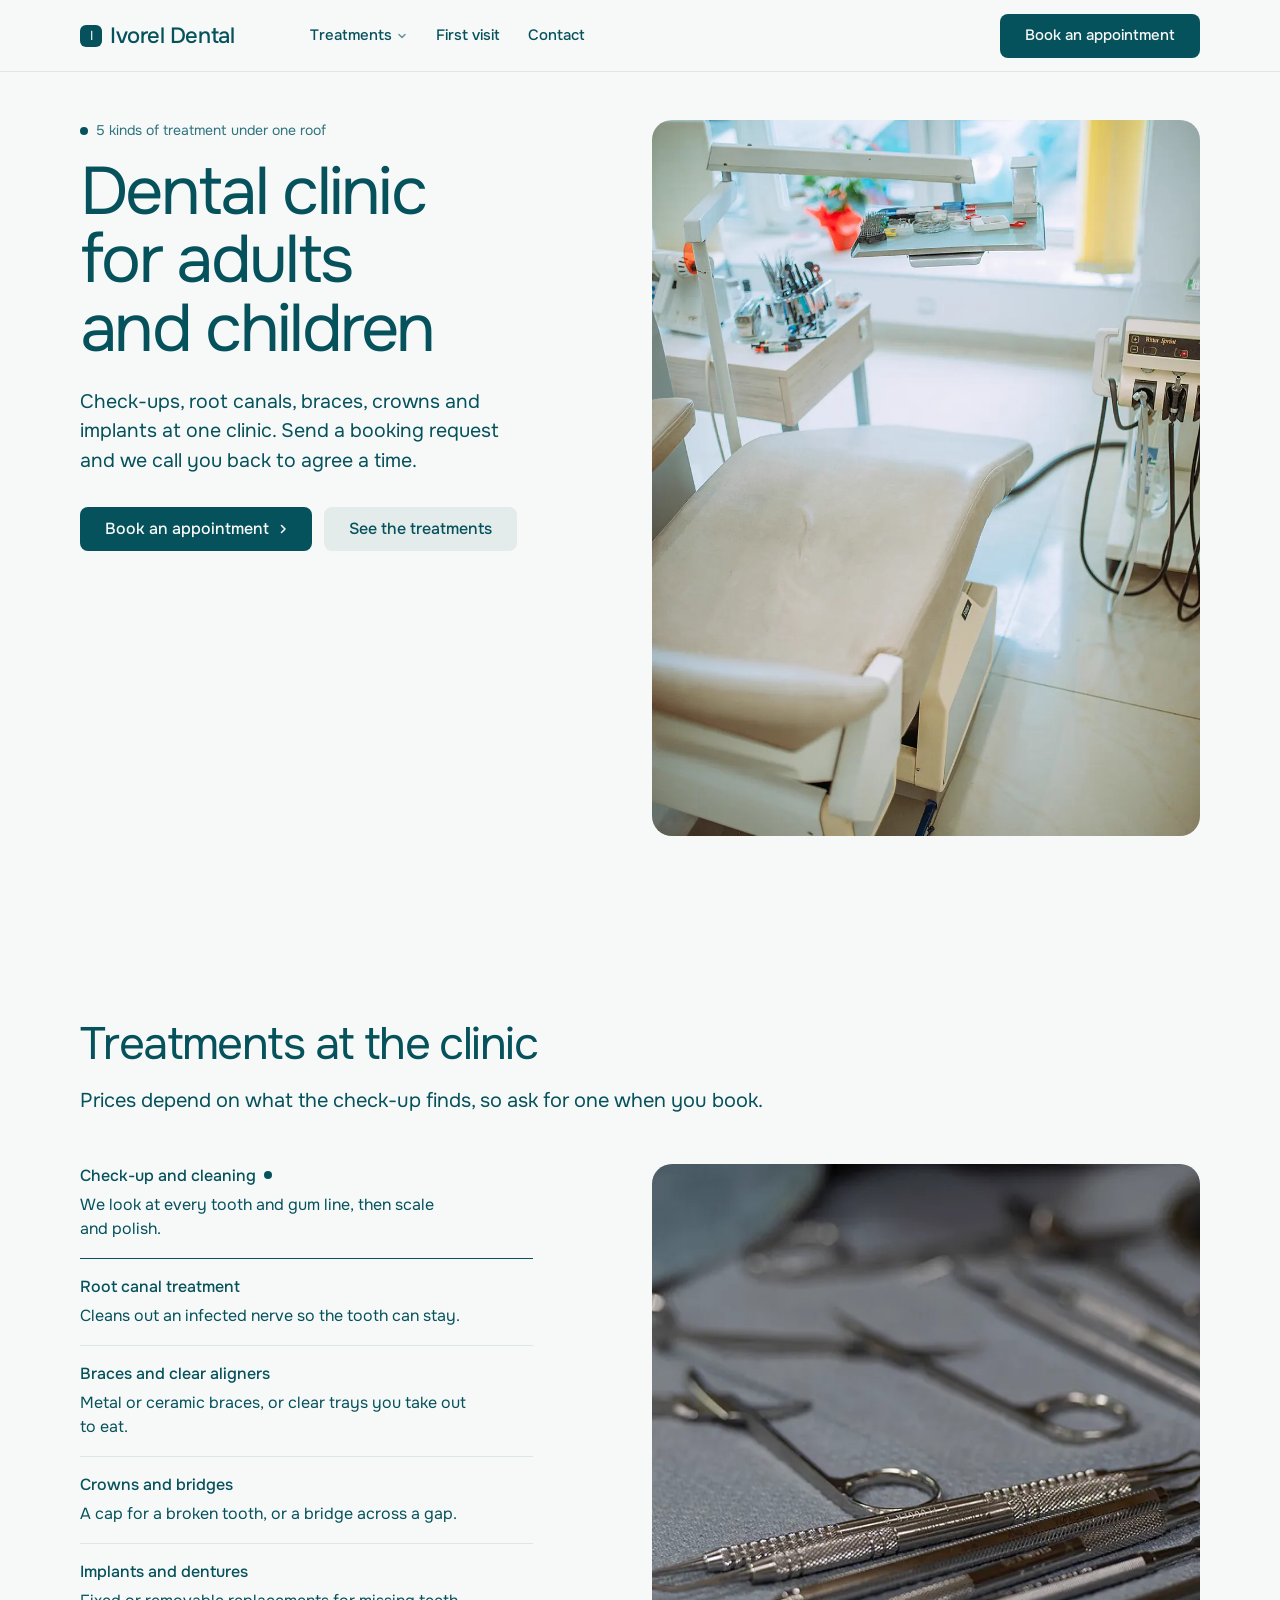
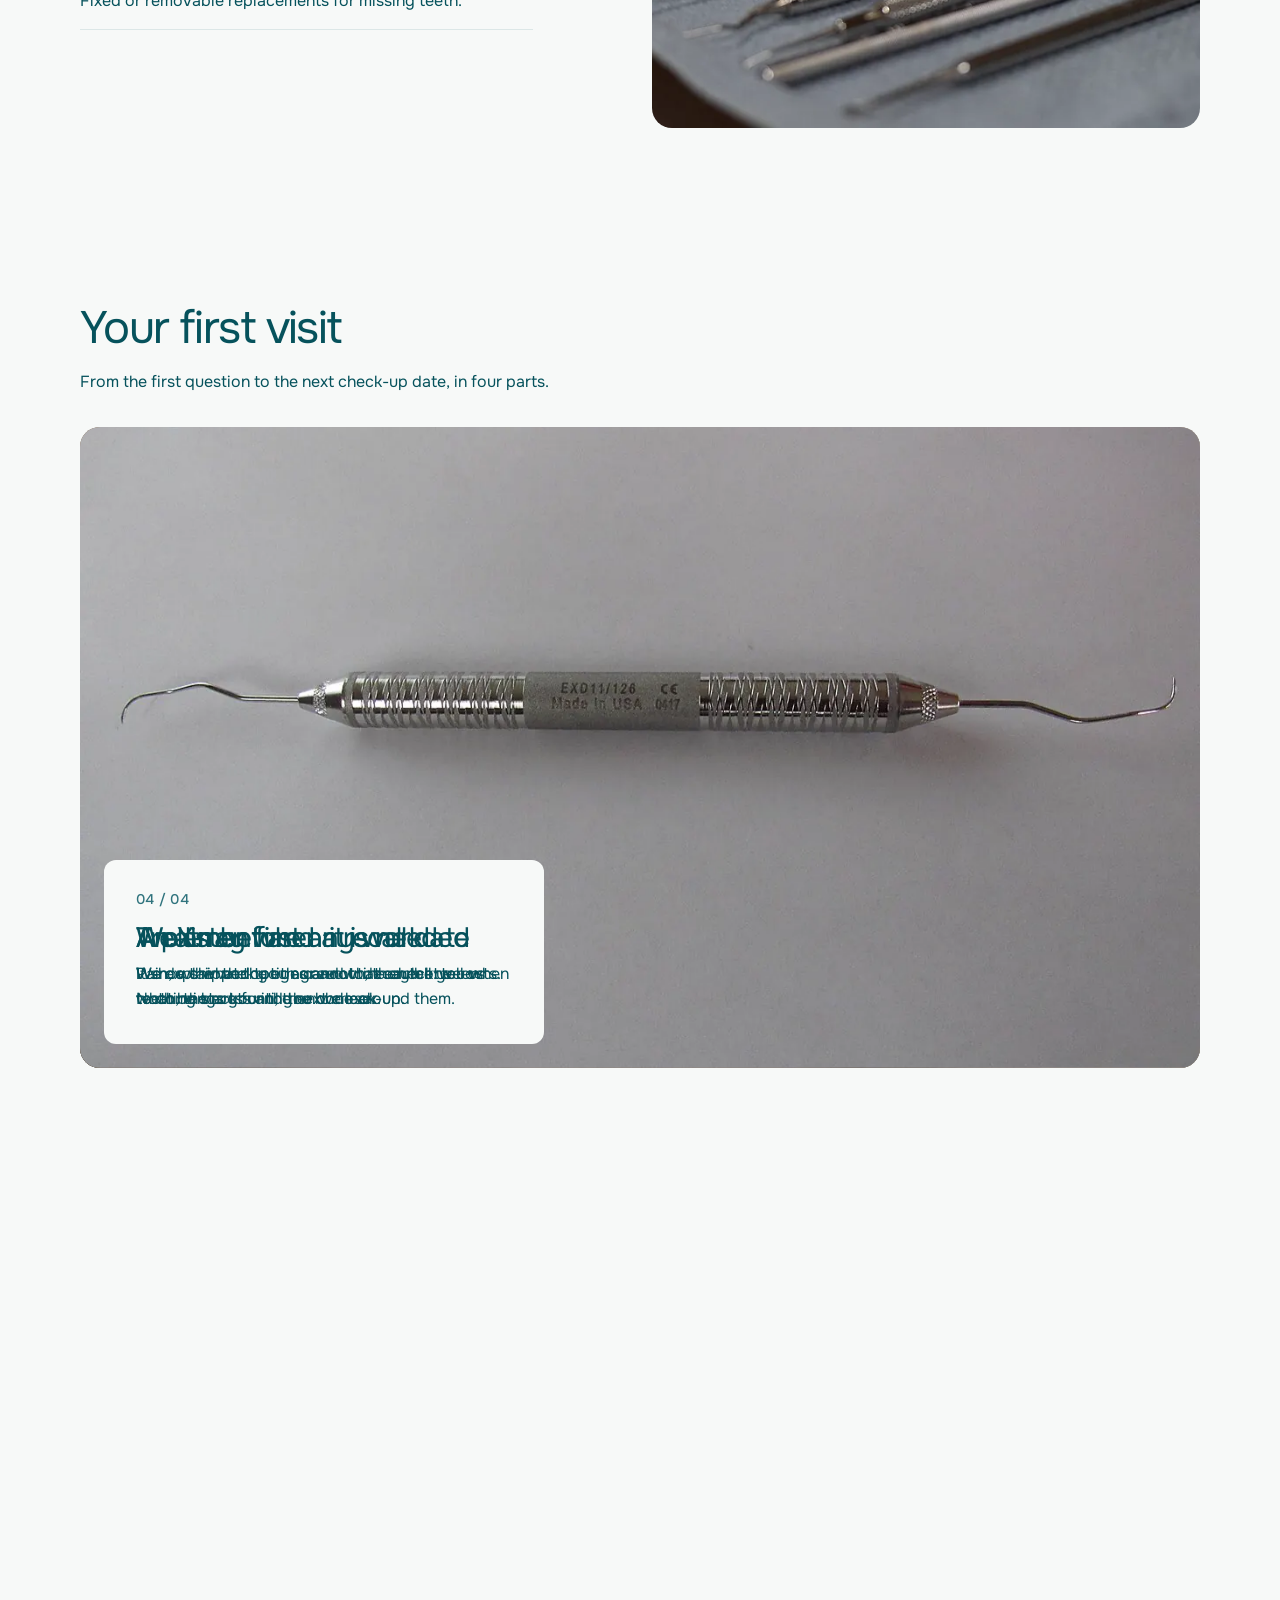
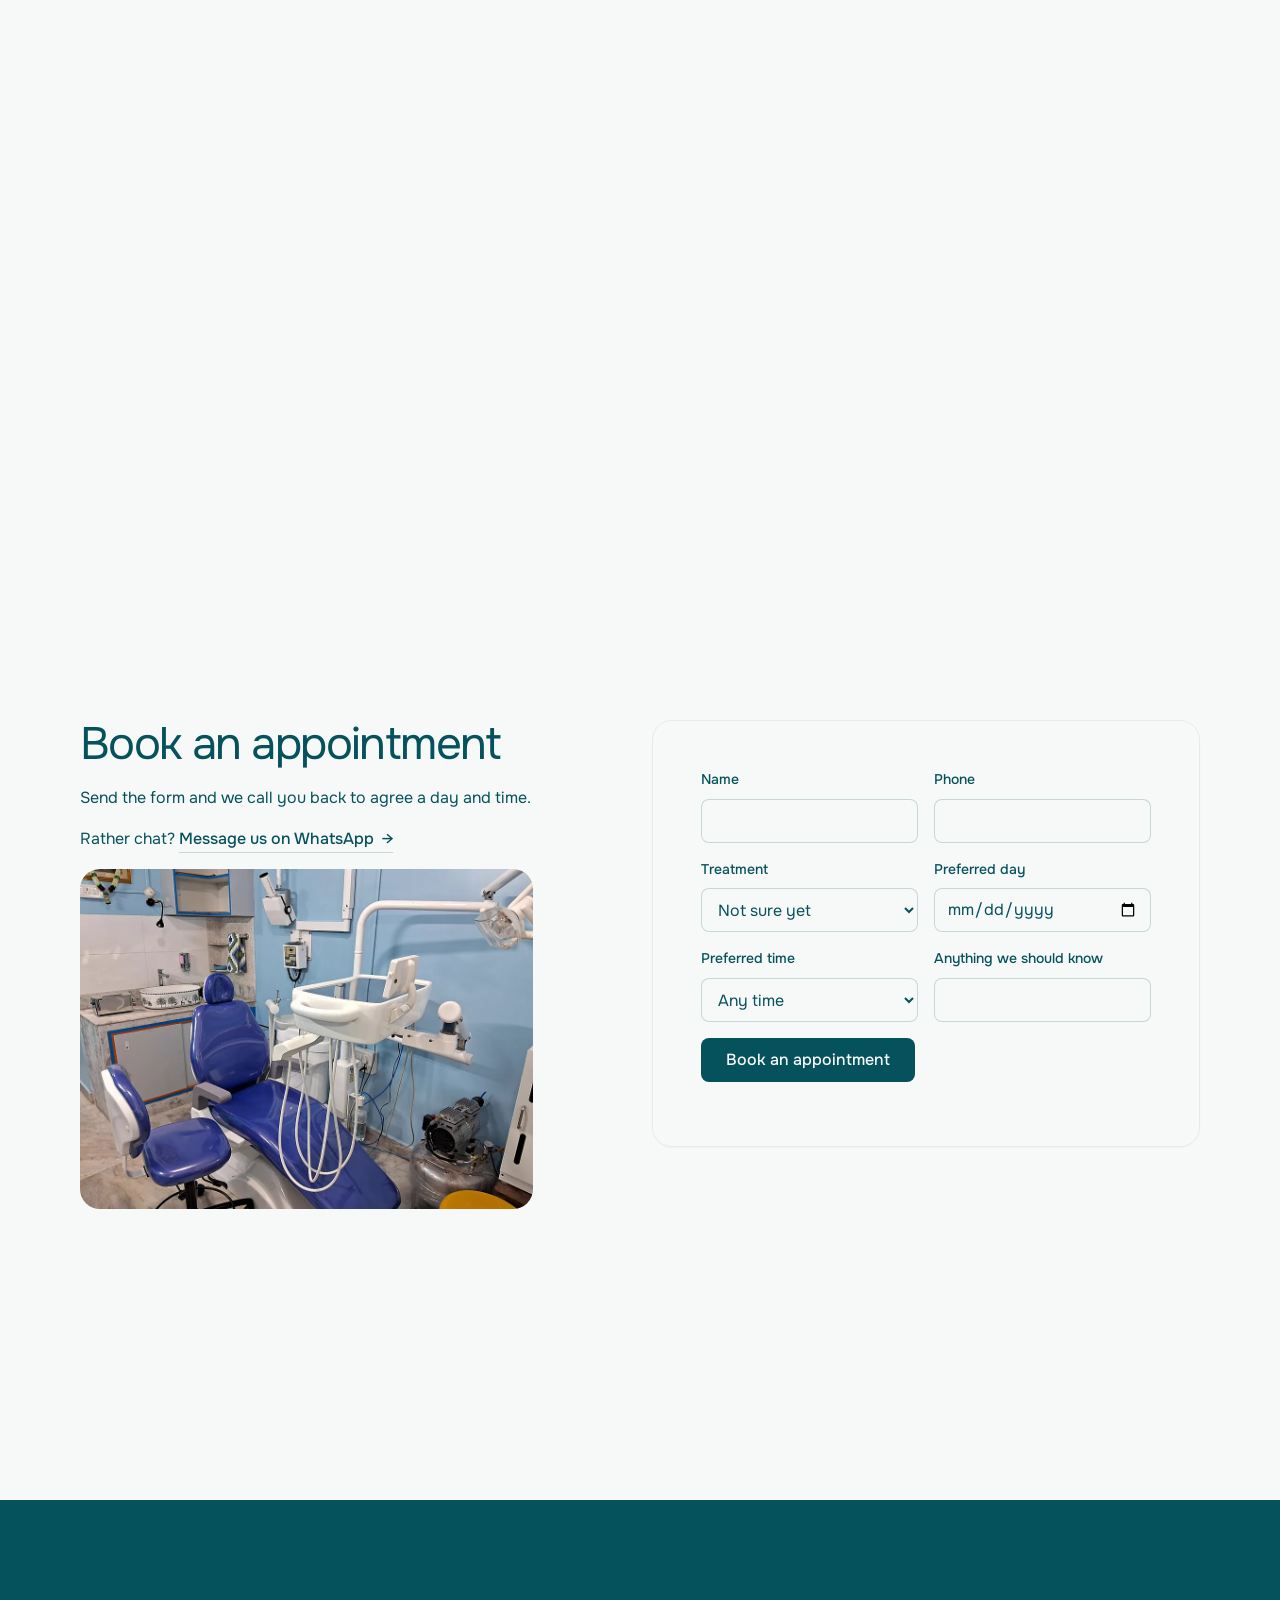
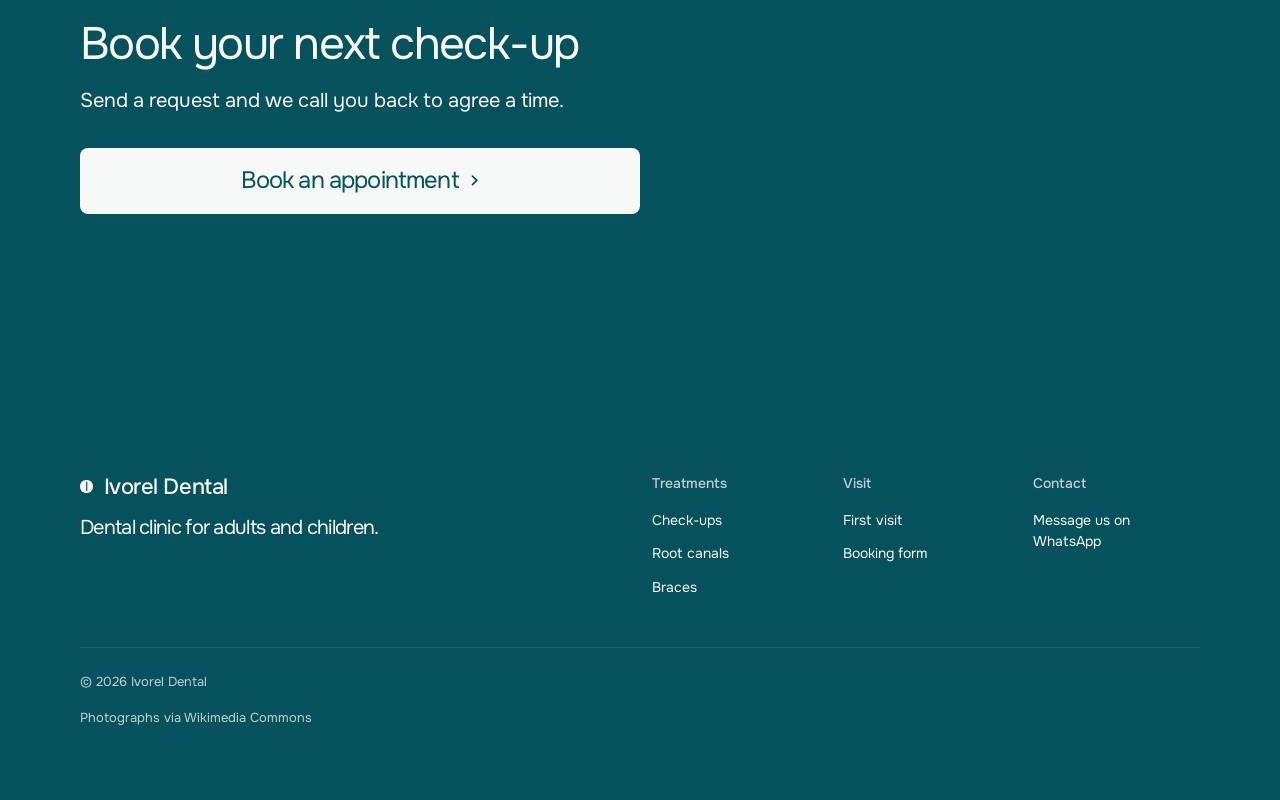
==== commit 2da55f6e: "Redesign landing page with the design-taste-frontend skill Service-page layout: split hero, treatmen" ====
--- a/index.html
+++ b/index.html
@@ -1,367 +1,259 @@
-<!DOCTYPE html>
-<html lang="en" class="no-js">
+<!doctype html>
+<html lang="en" data-type="service" data-radius="soft" data-buttons="tonal" data-motion>
 <head>
-  <meta charset="UTF-8">
-  <meta name="viewport" content="width=device-width, initial-scale=1.0">
-  <title>[[CLINIC_NAME]] | Best Dentist in [[CITY]]</title>
-  <meta name="description" content="[[CLINIC_NAME]] offers painless, modern dental care in [[CITY]]: implants, teeth whitening, root canal, braces, aligners and smile makeovers. Book on WhatsApp.">
-
-  <!-- Open Graph (link previews on WhatsApp / Facebook) -->
-  <meta property="og:type" content="website">
-  <meta property="og:title" content="[[CLINIC_NAME]] | Advanced & Cosmetic Dentistry">
-  <meta property="og:description" content="Painless, modern dental care in [[CITY]]. Book your appointment on WhatsApp.">
-  <meta property="og:image" content="images/hero.jpg">
-
-  <link rel="icon" href="images/favicon.svg" type="image/svg+xml">
-
-  <link rel="preconnect" href="https://fonts.googleapis.com">
-  <link rel="preconnect" href="https://fonts.gstatic.com" crossorigin>
-  <link href="https://fonts.googleapis.com/css2?family=Inter:wght@400;500;600&family=Playfair+Display:wght@500;700&display=swap" rel="stylesheet">
-
-  <link rel="stylesheet" href="css/style.css">
-
-  <!-- Local SEO structured data: replace placeholders -->
-  <script type="application/ld+json">
-  {
-    "@context": "https://schema.org",
-    "@type": "Dentist",
-    "name": "[[CLINIC_NAME]]",
-    "image": "images/hero.jpg",
-    "telephone": "[[PHONE]]",
-    "email": "[[EMAIL]]",
-    "address": {
-      "@type": "PostalAddress",
-      "streetAddress": "[[ADDRESS]]",
-      "addressLocality": "[[CITY]]",
-      "addressCountry": "IN"
-    },
-    "openingHours": ["Mo-Sa 10:00-20:00"],
-    "priceRange": "₹₹"
-  }
-  </script>
-
-  <script src="js/main.js" defer></script>
+<meta charset="utf-8">
+<meta name="viewport" content="width=device-width, initial-scale=1, viewport-fit=cover">
+<title>Ivorel Dental: dental clinic for adults and children</title>
+<meta name="description" content="Check-ups, root canals, braces, crowns and implants at one clinic. Send a booking request and Ivorel Dental calls you back to agree a time.">
+<meta property="og:type" content="website">
+<meta property="og:title" content="Ivorel Dental: dental clinic for adults and children">
+<meta property="og:description" content="Check-ups, root canals, braces, crowns and implants at one clinic.">
+<meta property="og:image" content="share.jpg">
+<meta name="twitter:card" content="summary_large_image">
+<link rel="icon" href="favicon.svg" type="image/svg+xml">
+<meta name="theme-color" content="#f7f9f8">
+<!-- <link rel="canonical" href="https://the-clinic-domain/"> once the domain is known -->
+<meta name="site-kind" content="other">
+<meta name="page-type" content="service">
+
+<link rel="preconnect" href="https://fonts.googleapis.com">
+<link rel="preconnect" href="https://fonts.gstatic.com" crossorigin>
+<link href="https://fonts.googleapis.com/css2?family=Onest:wght@400..700&display=swap" rel="stylesheet">
+<link rel="stylesheet" href="assets/system.css">
+<link rel="stylesheet" href="assets/ui/cards.css">
+<link rel="stylesheet" href="assets/motion/motion.css">
+<link rel="stylesheet" href="assets/backgrounds/backgrounds.css">
+<link rel="stylesheet" href="assets/layout/layout.css">
+<link rel="stylesheet" href="assets/icons/icon.css">
+<style>
+:root {
+  --p-bg: #f7f9f8; --p-surface: #ebf0ee; --p-ink: #06525c; --p-muted: #2f737d;
+  --p-accent: #06525c; --p-accent-ink: #f7f9f8; --p-action: #06525c; --p-action-ink: #f7f9f8;
+  --p-inv-bg: #06525c; --p-inv-surface: #205d66; --p-inv-ink: #f7f9f8; --p-inv-muted: #c1d0d2;
+  --p-inv-accent: #f7f9f8; --p-inv-accent-ink: #06525c; --p-inv-action: #f7f9f8; --p-inv-action-ink: #06525c;
+  --font-display: "Onest", system-ui, sans-serif;
+  --font-text: "Onest", system-ui, sans-serif;
+  --display-weight: 400;
+  --display-tracking: -0.035em;
+  --display-tracking-xl: -0.04em;
+}
+</style>
+<style>
+  /* page CSS: the booking form's panel, and the spam trap kept off screen */
+  #book .book-panel { background: var(--g-alt); padding: var(--s-7); border-radius: var(--r-lg); align-self: start; }
+  @media (max-width: 639px) { #book .book-panel { padding: var(--s-5); } }
+  #book .book-photo { margin: var(--s-4) 0 0; aspect-ratio: 4 / 3; }
+  #book .book-photo > img { width: 100%; height: 100%; object-fit: cover; }
+  .hp { position: absolute; left: -10000px; width: 1px; height: 1px; overflow: hidden; }
+</style>
+<script>document.documentElement.classList.add('m-enter');setTimeout(()=>document.documentElement.classList.add('m-enter-done'),700)</script>
+<script src="assets/backgrounds/backgrounds.js"></script>
+<script>document.documentElement.classList.add('mo-js');setTimeout(()=>document.documentElement.classList.add('mo-safe'),2500)</script>
+<link rel="modulepreload" href="assets/moments/moments.js">
+<link rel="modulepreload" href="assets/moments/lib.js">
+<link rel="modulepreload" href="assets/moments/photo-chapters/moment.js">
 </head>
 <body>
-
-  <!-- ========== HEADER ========== -->
-  <header class="header" id="header">
-    <div class="container header__inner">
-      <a href="#home" class="logo" aria-label="[[CLINIC_NAME]] home">
-        <img src="images/logo.svg" alt="" width="40" height="40">
-        <span class="logo__text">[[CLINIC_NAME]]</span>
-      </a>
-
-      <nav class="nav" id="nav" aria-label="Main navigation">
-        <ul class="nav__list">
-          <li><a href="#about" class="nav__link">About</a></li>
-          <li><a href="#services" class="nav__link">Services</a></li>
-          <li><a href="#why-us" class="nav__link">Why Us</a></li>
-          <li><a href="#contact" class="nav__link">Contact</a></li>
+<!-- type: service (dental clinic)
+     deal: hero split, nav nav-mega, close close-type, footer footer-dark, rhythm space, buttons tonal, mark initial,
+           palette teal-on-paper (an off-white ground and a deep teal, the clean white and surgical teal of a treatment room),
+           type onest, grounds none (kind other)
+     moments: photo-chapters in #first-visit (the first visit told in four photographs) -->
+
+<header class="nav">
+  <div class="wrap nav__bar">
+    <a class="skip-link" href="#top">Skip to content</a>
+    <a class="nav__logo" href="#top"><span class="mark mark--initial" aria-hidden="true">I</span>Ivorel Dental</a>
+    <nav class="nav__links" aria-label="Main">
+      <div class="nav__item">
+        <a class="nav__link" href="#treatments">Treatments <svg class="chev" viewBox="0 0 12 12" aria-hidden="true"><path d="M3 4.5l3 3 3-3" fill="none" stroke="currentColor" stroke-width="1.5" stroke-linecap="round" stroke-linejoin="round"/></svg></a>
+        <div class="nav__menu">
+          <div class="wrap grid">
+            <div class="menu-col span-3">
+              <p class="t-label">Everyday care</p>
+              <a href="#t-checkup">Check-up and cleaning<span>Every tooth and gum line</span></a>
+              <a href="#t-rootcanal">Root canal<span>Saves an infected tooth</span></a>
+            </div>
+            <div class="menu-col span-3">
+              <p class="t-label">Repair and replace</p>
+              <a href="#t-crowns">Crowns and bridges<span>Caps and gap fillers</span></a>
+              <a href="#t-implants">Implants and dentures<span>For missing teeth</span></a>
+              <a href="#t-braces">Braces and aligners<span>Straighter teeth</span></a>
+            </div>
+            <a class="menu-card span-3 start-10" href="#first-visit">
+              <div class="panel"><img class="frame__img" src="assets/img/photo-f132207026-500.webp" alt="A bright treatment room with a dental chair by the window" data-source="stand-in" data-subject="treatment room"></div>
+              <span class="t-card">Your first visit</span>
+              <span class="t-small muted">What happens, step by step</span>
+            </a>
+          </div>
+        </div>
+      </div>
+      <div class="nav__item"><a class="nav__link" href="#first-visit">First visit</a></div>
+      <div class="nav__item"><a class="nav__link" href="#contact">Contact</a></div>
+    </nav>
+    <div class="nav__actions">
+      <a class="btn btn--primary" href="#book">Book an appointment</a>
+    </div>
+    <button class="nav__toggle" type="button" aria-expanded="false" aria-label="Menu">
+      <svg width="18" height="18" viewBox="0 0 18 18" aria-hidden="true"><path d="M2 5h14M2 13h14" stroke="currentColor" stroke-width="1.6" stroke-linecap="round"/></svg>
+    </button>
+  </div>
+</header>
+
+<main id="top">
+  <section class="hero hero--split" data-enter aria-labelledby="hero-h">
+    <div class="wrap"><div class="hero-text grid hero__grid">
+      <div class="hero__text span-5">
+        <p class="hero__kicker"><span class="dot" aria-hidden="true"></span>5 kinds of treatment under one roof</p>
+        <h1 id="hero-h">Dental clinic for adults and children</h1>
+        <p class="hero__lead">Check-ups, root canals, braces, crowns and implants at one clinic. Send a booking request and we call you back to agree a time.</p>
+        <div class="btn-row">
+          <a class="btn btn--primary" href="#book">Book an appointment<svg class="m-arrow" viewBox="0 0 12 12" aria-hidden="true"><path class="m-arrow__stem" d="M1 6h8"/><path class="m-arrow__head" d="M4.5 2.5 8 6l-3.5 3.5"/></svg></a>
+          <a class="btn btn--secondary" href="#treatments">See the treatments</a>
+        </div>
+      </div>
+      <div class="hero__media span-6 start-7">
+        <picture data-phone-fill><source media="(max-width: 639px)" srcset="assets/img/photo-f196715621-780x975.webp 780w" sizes="100vw"><img src="assets/img/photo-f196715621.webp" srcset="assets/img/photo-f196715621-500.webp 500w, assets/img/photo-f196715621-960.webp 960w, assets/img/photo-f196715621-1280.webp 1280w, assets/img/photo-f196715621.webp 1920w" sizes="(max-width: 1023px) 100vw, 50vw" width="1920" height="2866" alt="A white treatment room with a dental chair, its lamp and a window behind" style="--ly-pos: 50% 60%" fetchpriority="high" decoding="async" data-source="stand-in" data-subject="treatment room"></picture>
+      </div>
+    </div></div>
+  </section>
+
+  <section class="section" id="treatments" style="--h: 1; --hm: 2" aria-labelledby="treatments-h">
+    <div class="wrap">
+      <div class="section-head">
+        <h2 id="treatments-h">Treatments at the clinic</h2>
+        <p>Prices depend on what the check-up finds, so ask for one when you book.</p>
+      </div>
+      <div class="grid grid--top fill" data-peek>
+        <ul class="rows span-5">
+          <li id="t-checkup" data-peek-to="checkup" tabindex="0"><span class="rows__name">Check-up and cleaning</span><p>We look at every tooth and gum line, then scale and polish.</p></li>
+          <li id="t-rootcanal" data-peek-to="rootcanal" tabindex="0"><span class="rows__name">Root canal treatment</span><p>Cleans out an infected nerve so the tooth can stay.</p></li>
+          <li id="t-braces" data-peek-to="braces" tabindex="0"><span class="rows__name">Braces and clear aligners</span><p>Metal or ceramic braces, or clear trays you take out to eat.</p></li>
+          <li id="t-crowns" data-peek-to="crowns" tabindex="0"><span class="rows__name">Crowns and bridges</span><p>A cap for a broken tooth, or a bridge across a gap.</p></li>
+          <li id="t-implants" data-peek-to="implants" tabindex="0"><span class="rows__name">Implants and dentures</span><p>Fixed or removable replacements for missing teeth.</p></li>
         </ul>
-        <a href="#" class="btn btn--gold btn--sm nav__cta" data-whatsapp target="_blank" rel="noopener">Book Appointment</a>
-      </nav>
-
-      <button class="nav-toggle" id="navToggle" aria-label="Open menu" aria-expanded="false" aria-controls="nav">
-        <span></span><span></span><span></span>
-      </button>
-    </div>
-  </header>
-
-  <main>
-    <!-- ========== HERO ========== -->
-    <section class="hero" id="home">
-      <div class="container hero__content">
-        <p class="eyebrow">Advanced &amp; Cosmetic Dentistry</p>
-        <h1 class="hero__title">Your Perfect Smile, <em>Crafted With Care</em></h1>
-        <p class="hero__text">Painless, modern dental treatment in [[CITY]], delivered with precision by experienced specialists.</p>
-
-        <div class="hero__actions">
-          <a href="#" class="btn btn--gold" data-whatsapp target="_blank" rel="noopener">
-            <svg class="btn__icon" viewBox="0 0 24 24" aria-hidden="true"><use href="#icon-whatsapp"/></svg>
-            Book on WhatsApp
-          </a>
-          <a href="#" class="btn btn--outline" data-call>
-            <svg class="btn__icon" viewBox="0 0 24 24" aria-hidden="true"><use href="#icon-phone"/></svg>
-            Call Now
-          </a>
-        </div>
-
-        <ul class="trust">
-          <li><strong>10+</strong> Years Experience</li>
-          <li><strong>5000+</strong> Happy Patients</li>
-          <li><strong>4.9★</strong> Google Rating</li>
-        </ul>
-      </div>
-    </section>
-
-    <!-- ========== ABOUT ========== -->
-    <section class="section about" id="about">
-      <div class="container about__grid">
-        <div class="about__media reveal">
-          <img src="images/doctor.svg" alt="Portrait of [[DOCTOR_NAME]]" width="560" height="680" loading="lazy">
-          <div class="about__badge">
-            <strong>10+</strong>
-            <span>Years of<br>Excellence</span>
-          </div>
-        </div>
-
-        <div class="about__content reveal">
-          <p class="eyebrow">Meet Your Dentist</p>
-          <h2 class="section__title">[[DOCTOR_NAME]]</h2>
-          <p class="about__qual">BDS, MDS – [[SPECIALISATION]]</p>
-          <p>
-            With over a decade of clinical experience, [[DOCTOR_NAME]] combines advanced technology with a gentle,
-            patient-first approach. Every treatment plan is personal, explained clearly, and designed to give you
-            a healthy, confident smile that lasts.
-          </p>
-          <ul class="checklist">
-            <li>Certified implantologist &amp; cosmetic dentist</li>
-            <li>Sterilised, state-of-the-art equipment</li>
-            <li>Gentle and pain-free approach</li>
-          </ul>
-          <a href="#" class="btn btn--dark" data-whatsapp target="_blank" rel="noopener">Book a Consultation</a>
-        </div>
-      </div>
-    </section>
-
-    <!-- ========== SERVICES ========== -->
-    <section class="section services" id="services">
-      <div class="container">
-        <div class="section__head reveal">
-          <p class="eyebrow">What We Offer</p>
-          <h2 class="section__title">Our Treatments</h2>
-          <p class="section__sub">Complete dental care for the whole family, from routine check-ups to full smile makeovers.</p>
-        </div>
-
-        <div class="services__grid">
-          <article class="card reveal">
-            <div class="card__icon"><svg viewBox="0 0 24 24" aria-hidden="true"><use href="#icon-tooth"/></svg></div>
-            <h3 class="card__title">General Check-up &amp; Cleaning</h3>
-            <p class="card__text">Thorough examination, scaling and polishing to keep your teeth and gums healthy.</p>
-            <a href="#" class="card__link" data-whatsapp data-service="General Check-up & Cleaning" target="_blank" rel="noopener">Book this →</a>
-          </article>
-
-          <article class="card reveal">
-            <div class="card__icon"><svg viewBox="0 0 24 24" aria-hidden="true"><use href="#icon-sparkle"/></svg></div>
-            <h3 class="card__title">Teeth Whitening</h3>
-            <p class="card__text">Safe, professional whitening for a visibly brighter smile in a single visit.</p>
-            <a href="#" class="card__link" data-whatsapp data-service="Teeth Whitening" target="_blank" rel="noopener">Book this →</a>
-          </article>
-
-          <article class="card reveal">
-            <div class="card__icon"><svg viewBox="0 0 24 24" aria-hidden="true"><use href="#icon-implant"/></svg></div>
-            <h3 class="card__title">Dental Implants</h3>
-            <p class="card__text">Permanent, natural-looking replacements for missing teeth that feel like your own.</p>
-            <a href="#" class="card__link" data-whatsapp data-service="Dental Implants" target="_blank" rel="noopener">Book this →</a>
-          </article>
-
-          <article class="card reveal">
-            <div class="card__icon"><svg viewBox="0 0 24 24" aria-hidden="true"><use href="#icon-root"/></svg></div>
-            <h3 class="card__title">Root Canal Treatment</h3>
-            <p class="card__text">Painless, single-sitting root canals using modern rotary instruments.</p>
-            <a href="#" class="card__link" data-whatsapp data-service="Root Canal Treatment" target="_blank" rel="noopener">Book this →</a>
-          </article>
-
-          <article class="card reveal">
-            <div class="card__icon"><svg viewBox="0 0 24 24" aria-hidden="true"><use href="#icon-braces"/></svg></div>
-            <h3 class="card__title">Braces &amp; Clear Aligners</h3>
-            <p class="card__text">Straighten your teeth discreetly with metal, ceramic braces or invisible aligners.</p>
-            <a href="#" class="card__link" data-whatsapp data-service="Braces & Clear Aligners" target="_blank" rel="noopener">Book this →</a>
-          </article>
-
-          <article class="card reveal">
-            <div class="card__icon"><svg viewBox="0 0 24 24" aria-hidden="true"><use href="#icon-smile"/></svg></div>
-            <h3 class="card__title">Smile Makeover &amp; Veneers</h3>
-            <p class="card__text">Custom-designed veneers and cosmetic work for the smile you have always wanted.</p>
-            <a href="#" class="card__link" data-whatsapp data-service="Smile Makeover & Veneers" target="_blank" rel="noopener">Book this →</a>
-          </article>
-
-          <article class="card reveal">
-            <div class="card__icon"><svg viewBox="0 0 24 24" aria-hidden="true"><use href="#icon-crown"/></svg></div>
-            <h3 class="card__title">Crowns &amp; Bridges</h3>
-            <p class="card__text">Durable ceramic and zirconia crowns that restore strength and appearance.</p>
-            <a href="#" class="card__link" data-whatsapp data-service="Crowns & Bridges" target="_blank" rel="noopener">Book this →</a>
-          </article>
-
-          <article class="card reveal">
-            <div class="card__icon"><svg viewBox="0 0 24 24" aria-hidden="true"><use href="#icon-heart"/></svg></div>
-            <h3 class="card__title">Kids Dentistry</h3>
-            <p class="card__text">Friendly, fear-free care that helps children build healthy habits early.</p>
-            <a href="#" class="card__link" data-whatsapp data-service="Kids Dentistry" target="_blank" rel="noopener">Book this →</a>
-          </article>
-        </div>
-      </div>
-    </section>
-
-    <!-- ========== WHY CHOOSE US ========== -->
-    <section class="section why" id="why-us">
-      <div class="container">
-        <div class="section__head reveal">
-          <p class="eyebrow">Why Choose Us</p>
-          <h2 class="section__title">Care You Can Trust</h2>
-        </div>
-
-        <div class="why__grid">
-          <div class="feature reveal">
-            <div class="feature__icon"><svg viewBox="0 0 24 24" aria-hidden="true"><use href="#icon-feather"/></svg></div>
-            <h3>Painless Treatment</h3>
-            <p>Modern anaesthesia and gentle techniques for a comfortable visit.</p>
-          </div>
-          <div class="feature reveal">
-            <div class="feature__icon"><svg viewBox="0 0 24 24" aria-hidden="true"><use href="#icon-chip"/></svg></div>
-            <h3>Modern Technology</h3>
-            <p>Digital X-rays and intraoral cameras for precise diagnosis.</p>
-          </div>
-          <div class="feature reveal">
-            <div class="feature__icon"><svg viewBox="0 0 24 24" aria-hidden="true"><use href="#icon-shield"/></svg></div>
-            <h3>Strict Sterilisation</h3>
-            <p>Hospital-grade autoclave sterilisation for every instrument.</p>
-          </div>
-          <div class="feature reveal">
-            <div class="feature__icon"><svg viewBox="0 0 24 24" aria-hidden="true"><use href="#icon-tag"/></svg></div>
-            <h3>Transparent Pricing</h3>
-            <p>Clear treatment plans and costs explained upfront. No surprises.</p>
-          </div>
-        </div>
-
-        <div class="stats reveal">
-          <div class="stat"><span class="stat__num" data-count="10">0</span><span class="stat__plus">+</span><p>Years of Experience</p></div>
-          <div class="stat"><span class="stat__num" data-count="5000">0</span><span class="stat__plus">+</span><p>Happy Patients</p></div>
-          <div class="stat"><span class="stat__num" data-count="12000">0</span><span class="stat__plus">+</span><p>Treatments Done</p></div>
-        </div>
-      </div>
-    </section>
-
-    <!-- ========== CONTACT ========== -->
-    <section class="section contact" id="contact">
-      <div class="container">
-        <div class="section__head reveal">
-          <p class="eyebrow">Visit Us</p>
-          <h2 class="section__title">Book Your Appointment</h2>
-          <p class="section__sub">Message us on WhatsApp or call. We usually reply within minutes during clinic hours.</p>
-        </div>
-
-        <div class="contact__grid">
-          <div class="contact__info reveal">
-            <ul class="contact__list">
-              <li>
-                <svg viewBox="0 0 24 24" aria-hidden="true"><use href="#icon-pin"/></svg>
-                <div><strong>Address</strong><span>[[ADDRESS]]</span></div>
-              </li>
-              <li>
-                <svg viewBox="0 0 24 24" aria-hidden="true"><use href="#icon-phone"/></svg>
-                <div><strong>Phone</strong><a href="#" data-call data-phone-text>[[PHONE]]</a></div>
-              </li>
-              <li>
-                <svg viewBox="0 0 24 24" aria-hidden="true"><use href="#icon-mail"/></svg>
-                <div><strong>Email</strong><a href="mailto:[[EMAIL]]">[[EMAIL]]</a></div>
-              </li>
-            </ul>
-
-            <div class="hours">
-              <h3>Opening Hours</h3>
-              <table>
-                <tr><td>Monday – Saturday</td><td>10:00 AM – 8:00 PM</td></tr>
-                <tr><td>Sunday</td><td>Closed (Emergencies by appointment)</td></tr>
-              </table>
-            </div>
-
-            <div class="contact__actions">
-              <a href="#" class="btn btn--whatsapp" data-whatsapp target="_blank" rel="noopener">
-                <svg class="btn__icon" viewBox="0 0 24 24" aria-hidden="true"><use href="#icon-whatsapp"/></svg>
-                WhatsApp Us
-              </a>
-              <a href="#" class="btn btn--dark" data-call>
-                <svg class="btn__icon" viewBox="0 0 24 24" aria-hidden="true"><use href="#icon-phone"/></svg>
-                Call Now
-              </a>
-            </div>
-          </div>
-
-          <div class="contact__map reveal">
-            <!-- Replace src with your Google Maps embed URL: Maps → Share → Embed a map -->
-            <iframe
-              src="https://maps.google.com/maps?q=New%20Delhi&z=14&output=embed"
-              title="Clinic location on Google Maps"
-              loading="lazy"
-              referrerpolicy="no-referrer-when-downgrade"
-              allowfullscreen></iframe>
-          </div>
-        </div>
-      </div>
-    </section>
-  </main>
-
-  <!-- ========== FOOTER ========== -->
-  <footer class="footer">
-    <div class="container footer__grid">
-      <div class="footer__brand">
-        <a href="#home" class="logo">
-          <img src="images/logo.svg" alt="" width="40" height="40">
-          <span class="logo__text">[[CLINIC_NAME]]</span>
-        </a>
-        <p>Advanced &amp; cosmetic dentistry with a gentle touch.</p>
-        <div class="social">
-          <a href="#" aria-label="Instagram"><svg viewBox="0 0 24 24" aria-hidden="true"><use href="#icon-instagram"/></svg></a>
-          <a href="#" aria-label="Facebook"><svg viewBox="0 0 24 24" aria-hidden="true"><use href="#icon-facebook"/></svg></a>
-          <a href="#" aria-label="Google Business Profile"><svg viewBox="0 0 24 24" aria-hidden="true"><use href="#icon-google"/></svg></a>
-        </div>
-      </div>
-
-      <div>
-        <h4>Quick Links</h4>
-        <ul class="footer__links">
-          <li><a href="#about">About</a></li>
-          <li><a href="#services">Services</a></li>
-          <li><a href="#why-us">Why Us</a></li>
-          <li><a href="#contact">Contact</a></li>
-        </ul>
-      </div>
-
-      <div>
-        <h4>Contact</h4>
-        <ul class="footer__links">
-          <li>[[ADDRESS]]</li>
-          <li><a href="#" data-call data-phone-text>[[PHONE]]</a></li>
-          <li><a href="mailto:[[EMAIL]]">[[EMAIL]]</a></li>
-          <li>Mon–Sat, 10 AM – 8 PM</li>
-        </ul>
-      </div>
-    </div>
-
-    <div class="container footer__bottom">
-      <p>© <span id="year"></span> [[CLINIC_NAME]]. All rights reserved.</p>
-    </div>
-  </footer>
-
-  <!-- ========== FLOATING WHATSAPP ========== -->
-  <a href="#" class="whatsapp-float" data-whatsapp target="_blank" rel="noopener" aria-label="Chat with us on WhatsApp">
-    <svg viewBox="0 0 24 24" aria-hidden="true"><use href="#icon-whatsapp"/></svg>
-  </a>
-
-  <!-- ========== SVG ICON SPRITE ========== -->
-  <svg xmlns="http://www.w3.org/2000/svg" style="display:none">
-    <symbol id="icon-whatsapp" viewBox="0 0 24 24"><path fill="currentColor" d="M12.04 2C6.58 2 2.13 6.45 2.13 11.91c0 1.75.46 3.45 1.32 4.95L2.05 22l5.25-1.38a9.9 9.9 0 0 0 4.74 1.21c5.46 0 9.91-4.45 9.91-9.91S17.5 2 12.04 2Zm0 18.15c-1.48 0-2.93-.4-4.2-1.15l-.3-.18-3.12.82.83-3.04-.2-.31a8.2 8.2 0 0 1-1.26-4.38c0-4.54 3.7-8.24 8.25-8.24 4.54 0 8.24 3.7 8.24 8.24 0 4.55-3.7 8.24-8.24 8.24Zm4.52-6.16c-.25-.12-1.47-.72-1.69-.81-.23-.08-.39-.12-.56.12-.17.25-.64.81-.78.97-.14.17-.29.19-.54.06-.25-.12-1.05-.39-1.99-1.23-.74-.66-1.23-1.47-1.38-1.72-.14-.25-.02-.38.11-.51.11-.11.25-.29.37-.43.12-.14.17-.25.25-.41.08-.17.04-.31-.02-.43-.06-.12-.56-1.34-.76-1.84-.2-.48-.41-.42-.56-.43h-.48c-.17 0-.43.06-.66.31-.22.25-.86.85-.86 2.07s.89 2.4 1.01 2.56c.12.17 1.75 2.67 4.23 3.74.59.26 1.05.41 1.41.52.59.19 1.13.16 1.56.1.48-.07 1.47-.6 1.67-1.18.21-.58.21-1.07.14-1.18-.06-.1-.22-.16-.47-.28Z"/></symbol>
-    <symbol id="icon-phone" viewBox="0 0 24 24"><path fill="none" stroke="currentColor" stroke-width="1.8" stroke-linecap="round" stroke-linejoin="round" d="M22 16.92v3a2 2 0 0 1-2.18 2 19.8 19.8 0 0 1-8.63-3.07 19.5 19.5 0 0 1-6-6A19.8 19.8 0 0 1 2.12 4.18 2 2 0 0 1 4.11 2h3a2 2 0 0 1 2 1.72c.13.96.36 1.9.7 2.81a2 2 0 0 1-.45 2.11L8.09 9.91a16 16 0 0 0 6 6l1.27-1.27a2 2 0 0 1 2.11-.45c.91.34 1.85.57 2.81.7A2 2 0 0 1 22 16.92Z"/></symbol>
-    <symbol id="icon-tooth" viewBox="0 0 24 24"><path fill="none" stroke="currentColor" stroke-width="1.6" stroke-linejoin="round" d="M12 5.5C10.5 4 8.6 3.4 7 3.6 4.4 4 3 6.2 3.3 9c.3 2.4 1.5 4 2 6.5.5 2.8.8 5.5 2.2 5.5 1.6 0 1.7-3.3 2.4-5.3.4-1.1 1.3-1.4 2.1-1.4s1.7.3 2.1 1.4c.7 2 .8 5.3 2.4 5.3 1.4 0 1.7-2.7 2.2-5.5.5-2.5 1.7-4.1 2-6.5.3-2.8-1.1-5-3.7-5.4-1.6-.2-3.5.4-5 1.9Z"/></symbol>
-    <symbol id="icon-sparkle" viewBox="0 0 24 24"><path fill="none" stroke="currentColor" stroke-width="1.6" stroke-linejoin="round" d="M12 3l1.9 5.6L19.5 10.5 13.9 12.4 12 18l-1.9-5.6L4.5 10.5l5.6-1.9L12 3ZM19 16l.8 2.2L22 19l-2.2.8L19 22l-.8-2.2L16 19l2.2-.8L19 16Z"/></symbol>
-    <symbol id="icon-implant" viewBox="0 0 24 24"><path fill="none" stroke="currentColor" stroke-width="1.6" stroke-linecap="round" stroke-linejoin="round" d="M7 3h10c1 0 1.5 1 1.2 2l-1 3H6.8l-1-3C5.5 4 6 3 7 3ZM8 10h8M8.5 13h7M9 16h6M9.5 19h5M12 8v14"/></symbol>
-    <symbol id="icon-root" viewBox="0 0 24 24"><path fill="none" stroke="currentColor" stroke-width="1.6" stroke-linecap="round" stroke-linejoin="round" d="M6 4h12c1 0 1.6 1 1.3 2-.6 2.4-1.7 4-2.3 7-.5 2.6-.7 7-2 7-1.4 0-1.5-4-2-5.5-.3-.8-.6-1-1-1s-.7.2-1 1C10.5 16 10.4 20 9 20c-1.3 0-1.5-4.4-2-7-.6-3-1.7-4.6-2.3-7C4.4 5 5 4 6 4ZM10 7v4M14 7v4"/></symbol>
-    <symbol id="icon-braces" viewBox="0 0 24 24"><path fill="none" stroke="currentColor" stroke-width="1.6" stroke-linecap="round" stroke-linejoin="round" d="M3 9c2.5 2 5.6 3 9 3s6.5-1 9-3M4 7h3v5H4zM10.5 8h3v5h-3zM17 7h3v5h-3zM5 15c2 1.5 4.4 2.3 7 2.3s5-.8 7-2.3"/></symbol>
-    <symbol id="icon-smile" viewBox="0 0 24 24"><path fill="none" stroke="currentColor" stroke-width="1.6" stroke-linecap="round" stroke-linejoin="round" d="M12 21a9 9 0 1 0 0-18 9 9 0 0 0 0 18ZM7.5 13.5s1.5 3 4.5 3 4.5-3 4.5-3M9 9.5h.01M15 9.5h.01"/></symbol>
-    <symbol id="icon-crown" viewBox="0 0 24 24"><path fill="none" stroke="currentColor" stroke-width="1.6" stroke-linecap="round" stroke-linejoin="round" d="M3 8l4.5 4L12 5l4.5 7L21 8l-2 11H5L3 8Z"/></symbol>
-    <symbol id="icon-heart" viewBox="0 0 24 24"><path fill="none" stroke="currentColor" stroke-width="1.6" stroke-linejoin="round" d="M12 20.5s-8.5-5-8.5-11A4.5 4.5 0 0 1 12 6.8a4.5 4.5 0 0 1 8.5 2.7c0 6-8.5 11-8.5 11Z"/></symbol>
-    <symbol id="icon-feather" viewBox="0 0 24 24"><path fill="none" stroke="currentColor" stroke-width="1.6" stroke-linecap="round" stroke-linejoin="round" d="M20.2 12.2a6 6 0 0 0-8.5-8.5L5 10.5V19h8.5l6.7-6.8ZM16 8 2 22M17.5 15H9"/></symbol>
-    <symbol id="icon-chip" viewBox="0 0 24 24"><path fill="none" stroke="currentColor" stroke-width="1.6" stroke-linecap="round" stroke-linejoin="round" d="M6 6h12v12H6zM9 9h6v6H9zM9 2v4M15 2v4M9 18v4M15 18v4M2 9h4M2 15h4M18 9h4M18 15h4"/></symbol>
-    <symbol id="icon-shield" viewBox="0 0 24 24"><path fill="none" stroke="currentColor" stroke-width="1.6" stroke-linecap="round" stroke-linejoin="round" d="M12 22s8-4 8-10V5l-8-3-8 3v7c0 6 8 10 8 10ZM8.5 12l2.5 2.5 4.5-5"/></symbol>
-    <symbol id="icon-tag" viewBox="0 0 24 24"><path fill="none" stroke="currentColor" stroke-width="1.6" stroke-linecap="round" stroke-linejoin="round" d="M20.6 13.4 13.4 20.6a2 2 0 0 1-2.8 0L2 12V2h10l8.6 8.6a2 2 0 0 1 0 2.8ZM7 7h.01"/></symbol>
-    <symbol id="icon-pin" viewBox="0 0 24 24"><path fill="none" stroke="currentColor" stroke-width="1.8" stroke-linecap="round" stroke-linejoin="round" d="M21 10c0 7-9 13-9 13S3 17 3 10a9 9 0 0 1 18 0ZM12 13a3 3 0 1 0 0-6 3 3 0 0 0 0 6Z"/></symbol>
-    <symbol id="icon-mail" viewBox="0 0 24 24"><path fill="none" stroke="currentColor" stroke-width="1.8" stroke-linecap="round" stroke-linejoin="round" d="M4 4h16c1.1 0 2 .9 2 2v12c0 1.1-.9 2-2 2H4c-1.1 0-2-.9-2-2V6c0-1.1.9-2 2-2ZM22 6l-10 7L2 6"/></symbol>
-    <symbol id="icon-instagram" viewBox="0 0 24 24"><path fill="none" stroke="currentColor" stroke-width="1.8" stroke-linecap="round" stroke-linejoin="round" d="M7 2h10a5 5 0 0 1 5 5v10a5 5 0 0 1-5 5H7a5 5 0 0 1-5-5V7a5 5 0 0 1 5-5ZM16 11.4A4 4 0 1 1 12.6 8a4 4 0 0 1 3.4 3.4ZM17.5 6.5h.01"/></symbol>
-    <symbol id="icon-facebook" viewBox="0 0 24 24"><path fill="none" stroke="currentColor" stroke-width="1.8" stroke-linecap="round" stroke-linejoin="round" d="M18 2h-3a5 5 0 0 0-5 5v3H7v4h3v8h4v-8h3l1-4h-4V7a1 1 0 0 1 1-1h3V2Z"/></symbol>
-    <symbol id="icon-google" viewBox="0 0 24 24"><path fill="currentColor" d="M21.35 11.1H12v2.9h5.35c-.5 2.5-2.6 3.9-5.35 3.9a6 6 0 1 1 0-12c1.5 0 2.85.55 3.9 1.45l2.15-2.15A9 9 0 1 0 12 21c4.5 0 8.6-3.25 8.6-9 0-.3-.1-.6-.25-.9Z"/></symbol>
-  </svg>
-
+        <div class="frame frame--photo frame--fill span-6 start-7">
+          <img class="frame__img" data-peek-for="checkup" src="assets/img/photo-f90162760.webp" srcset="assets/img/photo-f90162760-500.webp 500w, assets/img/photo-f90162760-960.webp 960w, assets/img/photo-f90162760.webp 1280w" sizes="(max-width: 1023px) 100vw, 50vw" width="1280" height="853" alt="Mirrors, probes and scalers laid out on a tray" decoding="async" data-source="stand-in" data-subject="check-up instruments">
+          <img class="frame__img" data-peek-for="rootcanal" src="assets/img/photo-f130333575.webp" srcset="assets/img/photo-f130333575-500.webp 500w, assets/img/photo-f130333575-960.webp 960w, assets/img/photo-f130333575.webp 1280w" sizes="(max-width: 1023px) 100vw, 50vw" width="1280" height="853" alt="A dental X-ray of molar roots on a light box" decoding="async" data-source="stand-in" data-subject="X-ray" hidden>
+          <img class="frame__img" data-peek-for="braces" src="assets/img/photo-f17786194.webp" srcset="assets/img/photo-f17786194-500.webp 500w, assets/img/photo-f17786194-960.webp 960w, assets/img/photo-f17786194.webp 1280w" sizes="(max-width: 1023px) 100vw, 50vw" width="1280" height="810" alt="A set of metal braces on a white surface" decoding="async" data-source="stand-in" data-subject="braces" hidden>
+          <img class="frame__img" data-peek-for="crowns" src="assets/img/photo-f46055509.webp" srcset="assets/img/photo-f46055509-500.webp 500w, assets/img/photo-f46055509-960.webp 960w, assets/img/photo-f46055509.webp 1280w" sizes="(max-width: 1023px) 100vw, 50vw" width="1280" height="853" alt="Six tooth-coloured crowns on a white surface" decoding="async" data-source="stand-in" data-subject="crowns" hidden>
+          <img class="frame__img" data-peek-for="implants" src="assets/img/photo-f196715618.webp" srcset="assets/img/photo-f196715618-500.webp 500w, assets/img/photo-f196715618-960.webp 960w, assets/img/photo-f196715618.webp 1280w" sizes="(max-width: 1023px) 100vw, 50vw" width="1280" height="853" alt="A model of a full set of replacement teeth on a plaster jaw" decoding="async" data-source="stand-in" data-subject="denture model" hidden>
+        </div>
+      </div>
+    </div>
+  </section>
+
+  <section class="section" id="first-visit" data-moment="photo-chapters" aria-labelledby="visit-h">
+    <div class="wrap mo-ph">
+      <div class="mo-ph__head"><h2 id="visit-h">Your first visit</h2><p>From the first question to the next check-up date, in four parts.</p></div>
+      <ol class="mo-ph__list">
+        <li class="mo-ph__ch">
+          <figure class="mo-ph__pic"><img src="assets/img/photo-f78512277.webp" srcset="assets/img/photo-f78512277-500.webp 500w, assets/img/photo-f78512277-960.webp 960w, assets/img/photo-f78512277.webp 1280w" sizes="100vw" alt="A treatment room with a green dental chair and an X-ray viewer on the wall" width="1280" height="962" data-source="stand-in" data-subject="treatment room"></figure>
+          <h3>We listen first</h3>
+          <p>Pain, a chipped tooth or a routine check: tell us what brings you in, then we look.</p>
+        </li>
+        <li class="mo-ph__ch">
+          <figure class="mo-ph__pic"><img src="assets/img/photo-f187755298.webp" srcset="assets/img/photo-f187755298-500.webp 500w, assets/img/photo-f187755298-960.webp 960w, assets/img/photo-f187755298.webp 1280w" sizes="100vw" alt="A handheld dental X-ray unit on a white counter" width="1280" height="962" data-source="stand-in" data-subject="X-ray unit"></figure>
+          <h3>An X-ray when it is needed</h3>
+          <p>It shows what the eye cannot: decay between teeth, the roots and the bone around them.</p>
+        </li>
+        <li class="mo-ph__ch">
+          <figure class="mo-ph__pic"><img src="assets/img/photo-f9666561.webp" srcset="assets/img/photo-f9666561-500.webp 500w, assets/img/photo-f9666561-960.webp 960w, assets/img/photo-f9666561.webp 1280w" sizes="100vw" alt="A plaster cast of an upper jaw" width="1280" height="853" data-source="stand-in" data-subject="plaster cast"></figure>
+          <h3>A plan before any work</h3>
+          <p>We explain the options and what each one costs. Nothing starts until you choose.</p>
+        </li>
+        <li class="mo-ph__ch">
+          <figure class="mo-ph__pic"><img src="assets/img/photo-f129602140.webp" srcset="assets/img/photo-f129602140-500.webp 500w, assets/img/photo-f129602140-960.webp 960w, assets/img/photo-f129602140.webp 1280w" sizes="100vw" alt="A steel dental probe on a grey surface" width="1280" height="962" data-source="stand-in" data-subject="probe"></figure>
+          <h3>Treatment and a recall date</h3>
+          <p>We do the work you agreed to, then tell you when to come back for the next check-up.</p>
+        </li>
+      </ol>
+    </div>
+  </section>
+
+  <section class="section" id="book" style="--h: 1; --hm: 2" aria-labelledby="book-h">
+    <div class="wrap">
+      <div class="grid grid--top">
+        <div class="span-5 stack-4">
+          <h2 id="book-h">Book an appointment</h2>
+          <p>Send the form and we call you back to agree a day and time.</p>
+          <p>Rather chat? <a class="link" href="#" data-whatsapp target="_blank" rel="noopener">Message us on WhatsApp</a></p>
+          <figure class="frame frame--photo book-photo"><img class="frame__img" src="assets/img/photo-f137407235.webp" srcset="assets/img/photo-f137407235-500.webp 500w, assets/img/photo-f137407235-960.webp 960w, assets/img/photo-f137407235.webp 1280w" sizes="(max-width: 1023px) 100vw, 40vw" width="1280" height="960" alt="A blue dental chair with its lamp and instrument tray" loading="lazy" decoding="async" data-source="stand-in" data-subject="dental chair"></figure>
+        </div>
+        <div class="card book-panel span-6 start-7">
+          <form class="form" id="bookingForm" action="mailto:hello@ivorel.example" method="post" enctype="text/plain" data-sent="Your appointment request is in. We will call you back to agree a time." data-fix="{n} fields to fix." novalidate>
+            <input type="hidden" name="type" value="Booking">
+            <div class="field"><label for="f-name">Name</label>
+              <input id="f-name" name="name" type="text" autocomplete="name" required aria-describedby="f-name-err">
+              <p class="field__error" id="f-name-err" hidden>Write the name the booking is under.</p></div>
+            <div class="field"><label for="f-phone">Phone</label>
+              <input id="f-phone" name="phone" type="tel" autocomplete="tel" inputmode="tel" required pattern="[0-9+\s\-]{8,15}" aria-describedby="f-phone-err">
+              <p class="field__error" id="f-phone-err" hidden>Write a phone number we can call, 8 to 15 digits.</p></div>
+            <div class="field"><label for="f-service">Treatment</label>
+              <select id="f-service" name="service">
+                <option value="">Not sure yet</option>
+                <option>Check-up and cleaning</option>
+                <option>Root canal treatment</option>
+                <option>Braces and clear aligners</option>
+                <option>Crowns and bridges</option>
+                <option>Implants and dentures</option>
+              </select></div>
+            <div class="field"><label for="f-date">Preferred day</label>
+              <input id="f-date" name="date" type="date" autocomplete="off"></div>
+            <div class="field"><label for="f-time">Preferred time</label>
+              <select id="f-time" name="time">
+                <option value="">Any time</option>
+                <option>Morning</option>
+                <option>Afternoon</option>
+                <option>Evening</option>
+              </select></div>
+            <div class="field"><label for="f-message">Anything we should know</label>
+              <input id="f-message" name="message" type="text" autocomplete="off"></div>
+            <div class="hp" aria-hidden="true"><label for="f-website">Website</label><input id="f-website" name="website" type="text" tabindex="-1" autocomplete="off"></div>
+            <div class="btn-row"><button class="btn btn--primary" type="submit">Book an appointment</button></div>
+            <p class="form__status" role="status" data-form-status></p>
+          </form>
+        </div>
+      </div>
+    </div>
+  </section>
+</main>
+
+<footer class="footer closing footer--dark ground-inverse" id="contact" aria-labelledby="close-h">
+  <div class="wrap">
+    <div class="closing__cta close--type">
+      <div class="section-head">
+        <h2 id="close-h">Book your next check-up</h2>
+        <p>Send a request and we call you back to agree a time.</p>
+      </div>
+      <a class="btn btn--primary btn--xl" href="#book">Book an appointment<svg class="m-arrow" viewBox="0 0 12 12" aria-hidden="true"><path class="m-arrow__stem" d="M1 6h8"/><path class="m-arrow__head" d="M4.5 2.5 8 6l-3.5 3.5"/></svg></a>
+    </div>
+    <div class="closing__links">
+      <div class="grid">
+        <div class="span-4 stack-4">
+          <a class="nav__logo" href="#top"><span class="mark mark--initial" aria-hidden="true">I</span>Ivorel Dental</a>
+          <p class="footer__lede">Dental clinic for adults and children.</p>
+        </div>
+        <div class="span-2 start-7 footer__col"><h3>Treatments</h3><ul><li><a href="#t-checkup">Check-ups</a></li><li><a href="#t-rootcanal">Root canals</a></li><li><a href="#t-braces">Braces</a></li></ul></div>
+        <div class="span-2 footer__col"><h3>Visit</h3><ul><li><a href="#first-visit">First visit</a></li><li><a href="#book">Booking form</a></li></ul></div>
+        <div class="span-2 footer__col"><h3>Contact</h3><ul><li><a href="#" data-whatsapp target="_blank" rel="noopener">Message us on WhatsApp</a></li></ul></div>
+      </div>
+      <div class="footer__legal">
+        <span>&copy; <span id="year">2026</span> Ivorel Dental</span>
+        <div class="socials"></div>
+        <a class="credits" href="credits.html">Photographs via Wikimedia Commons</a>
+      </div>
+    </div>
+  </div>
+</footer>
+
+<nav class="actionbar" aria-label="Quick actions">
+  <a class="btn btn--primary" href="#book">Book an appointment</a>
+</nav>
+
+<script type="module" src="assets/system.js"></script>
+<script type="module" src="assets/motion/motion.js"></script>
+<script type="module" src="assets/layout/layout.js"></script>
+<script type="module" src="js/main.js"></script>
 </body>
 </html>
--- a/assets/system.css
+++ b/assets/system.css
@@ -0,0 +1,1328 @@
+/*
+  taste-skill system.css - the one system for the page. Link it first, then assets/ui/cards.css (the
+  feature card, its panel and the fragment placements), then set the palette (--p-*), the fonts and
+  the radius set on :root in the page (node scripts/start.mjs prints that block).
+  Do not add a second grid, spacing scale, type scale, radius scale, button or card style.
+*/
+
+/* ---------------------------------------------------------------- tokens */
+:root {
+  /* palette (hex only; fx.js reads --bg --surface --ink --muted --accent --accent-ink) */
+  --p-bg: #ffffff;
+  --p-surface: #f4f4f4;
+  --p-ink: #111111;
+  --p-muted: #6b6b6b;
+  --p-accent: #1a4be0;
+  --p-accent-ink: #ffffff;
+  --p-action: #1a4be0;      /* buttons, links, focus: the accent, or the ink when the accent is too pale */
+  --p-action-ink: #ffffff;
+  --p-inv-bg: #111111;
+  --p-inv-surface: #1c1c1c;
+  --p-inv-ink: #f4f4f4;
+  --p-inv-muted: #a3a3a3;
+  --p-inv-accent: #ffffff;
+  --p-inv-accent-ink: #111111;
+  --p-inv-action: #ffffff;
+  --p-inv-action-ink: #111111;
+  /* the lit ground behind UI and in the closing band (references/cards.md), one per page, tech pages only
+     (none on kind other, which is flat): <html data-ground="sand|sky|sage|painting">. system.js gives it to every ground
+     that holds UI, on light and dark pages alike; --hue on one panel changes only its accent */
+  --ground-bg: #d9ccb7; --ground-surface: #e9e0d2; --ground-ink: #2a2622; --ground-muted: #5a534a; --ground-accent: #a8794a;
+
+  /* fonts */
+  --font-display: system-ui, -apple-system, "Segoe UI", sans-serif;
+  --font-text: system-ui, -apple-system, "Segoe UI", sans-serif;
+  --font-mono: ui-monospace, "SFMono-Regular", Menlo, Consolas, monospace;
+  --display-weight: 400;    /* headlines 400; 500 on a tech page (software, gaming, hardware) */
+  --display-tracking: -0.025em;
+
+  /* the page rhythm (references/layout-v4.md): one section per screen. The header is fixed and
+     --nav tall; every section is padded --padt above and --padb (plus the phone action bar, --bar)
+     below, and is exactly one or two screens tall (--h: 1 or 2; --hm on a phone). The hero's words
+     start --hgap under the header and its content ends --hpadb above the fold. */
+  --nav: 72px;
+  --padt: 120px;
+  --padb: 72px;
+  --hgap: 48px;
+  --hpadb: 64px;
+  --bar: 0px;
+  /* grid: one .wrap (alias .container) for the header, every section and the footer, the same
+     --gut on both sides: 1280 wide at x 80-1360 at 1440, 342 at x 24-366 at 390 */
+  --container: 1280px;
+  --gut: 80px;
+  --pad: var(--gut);
+  --gutter: 24px;
+
+  /* spacing: 4/8 scale */
+  --s-1: 4px;  --s-2: 8px;  --s-3: 12px; --s-4: 16px; --s-5: 24px;
+  --s-6: 32px; --s-7: 48px; --s-8: 64px; --s-9: 96px; --s-10: 128px;
+  --section: 40px;      /* only a .section outside main (the kit's demo pages); every main > section and
+                           footer.closing take --padt and --padb */
+  --section-band: 56px; /* the same for an older footer outside footer.closing */
+  --head-gap: 48px;     /* the one heading-to-content gap, 32 on a phone (layout.css reads it as --ly-head-gap) */
+  --card-pad: 16px;     /* card padding (cards.css sets its own for cards with a panel) */
+  --card-gap: 16px;     /* gap between cards */
+
+  /* type scale (the only sizes on the page) */
+  --t-label: 13px;
+  --t-small: 14px;
+  --t-body: 16px;
+  --t-lead: 18px;
+  --t-card: 18px;
+  --t-h3: 24px;
+  /* straight lines from the phone size at 390 to the desktop size at 1440 (system.md's table) */
+  --t-h2: clamp(30px, 1.72vw + 23.3px, 48px);
+  --t-h1: clamp(38px, 3.24vw + 25.4px, 72px);
+  /* a big number stays a step under the h2 (VI-11): 38 at 1440, 28 at 390, so it never reads as a
+     section heading; a stats row and a price set their own, smaller still */
+  --t-stat: clamp(28px, .952vw + 24.29px, 38px);
+
+  /* radius: one scale (soft by default; data-radius on <html> switches it) */
+  --r-sm: 8px;  --r-md: 12px; --r-lg: 20px; --r-btn: 8px;
+
+  /* controls (fixed here; a page never adds its own) */
+  --btn-h: 44px;
+  --btn-h-sm: 36px;
+  --nav-h: var(--nav);  /* the older name, kept for the kit's files */
+  --icon: 16px;         /* small icons: socials, menu chevrons, mono brand marks */
+
+  /* motion: the one UI ease-out (motion.css --m-ease and ui/base.css --u-ease read it; references/motion.md) */
+  --ease: cubic-bezier(.2, .8, .2, 1);
+  --dur: 180ms;
+}
+html[data-radius="sharp"] { --r-sm: 4px; --r-md: 6px;  --r-lg: 8px;  --r-btn: 4px; }
+html[data-radius="soft"]  { --r-sm: 8px; --r-md: 12px; --r-lg: 20px; --r-btn: 8px; }
+html[data-radius="round"] { --r-sm: 10px; --r-md: 16px; --r-lg: 24px; --r-btn: 999px; }
+/* the four lit grounds (references/cards.md); sand is the default above. painting goes with
+   painterly-landscape (x.ai's daylight sky over olive hills) */
+html[data-ground="sky"]      { --ground-bg: #c6d3df; --ground-surface: #d6e0e9; --ground-ink: #25303a; --ground-muted: #4d5964; --ground-accent: #3f6a92; }
+html[data-ground="sage"]     { --ground-bg: #cdd6c6; --ground-surface: #dce3d6; --ground-ink: #262d24; --ground-muted: #535b51; --ground-accent: #6c8e63; }
+html[data-ground="painting"] { --ground-bg: #79a8d6; --ground-surface: #a6c4e2; --ground-ink: #16212c; --ground-muted: #273949; --ground-accent: #9c9b3c; }
+/* cards.css takes its card and panel radii from this scale */
+html[data-radius] .card { --c-r: var(--r-lg); }
+html[data-radius] .panel { --p-r: var(--r-md); }
+
+/* a phone: the header 56, the sections padded 96 / 48, the hero's words 40 under the header and its
+   content ending 24 above the fold, 24 at both sides, 12 between columns */
+@media (max-width: 639px) {
+  :root { --nav: 56px; --padt: 96px; --padb: 48px; --hgap: 40px; --hpadb: 24px; --gut: 24px; --gutter: 12px; --card-gap: 12px; --head-gap: 32px; }
+}
+@media (min-width: 640px) {
+  :root { --gut: 48px; --section: 48px; --section-band: 72px; --card-pad: 24px; }
+}
+@media (min-width: 1024px) {
+  :root { --gut: 80px; --section: 56px; --section-band: 96px; --card-gap: 24px;
+          --t-lead: 20px; --t-card: 20px; --t-h3: 28px; }
+  /* a place (and a local service): the 1200 column at x 120-1320 */
+  html[data-type="place"] { --gut: 120px; --container: 1200px; }
+}
+/* a place (VI-06, ST-96, PH-23): its own smaller type (h1 48/53 and 32/37, h2 32/40 and 24/30, titles
+   and the sub-line 20 and 18), the Recipe 3 hero's gap under its photograph (40, 24 on a phone),
+   square photographs and cards and 2px buttons, whatever data-radius and data-buttons say */
+:root[data-type="place"] {
+  --hgap: 40px;
+  --t-h1: clamp(32px, 1.524vw + 26.06px, 48px);
+  --t-h2: clamp(24px, .762vw + 21px, 32px);
+  --t-h3: clamp(20px, .381vw + 18.51px, 24px);
+  --r-sm: 2px; --r-md: 0px; --r-lg: 0px; --r-btn: 2px;
+}
+:root[data-type="place"] :is(h1, .t-h1) { line-height: 1.104; }
+:root[data-type="place"] :is(h2, .t-h2) { line-height: 1.25; }
+@media (max-width: 639px) {
+  :root[data-type="place"] { --hgap: 24px; }
+  :root[data-type="place"] :is(h1, .t-h1) { line-height: 1.156; }
+}
+
+/* ---------------------------------------------------------------- grounds (at most three) */
+:root, .ground-base {
+  --bg: var(--p-bg); --surface: var(--p-surface); --ink: var(--p-ink); --muted: var(--p-muted);
+  --accent: var(--p-accent); --accent-ink: var(--p-accent-ink); --card: var(--p-surface);
+  --action: var(--p-action); --action-ink: var(--p-action-ink);
+}
+.ground-surface {
+  --bg: var(--p-surface); --surface: var(--p-bg); --ink: var(--p-ink); --muted: var(--p-muted);
+  --accent: var(--p-accent); --accent-ink: var(--p-accent-ink); --card: var(--p-bg);
+  --action: var(--p-action); --action-ink: var(--p-action-ink);
+}
+.ground-inverse {
+  --bg: var(--p-inv-bg); --surface: var(--p-inv-surface); --ink: var(--p-inv-ink); --muted: var(--p-inv-muted);
+  --accent: var(--p-inv-accent); --accent-ink: var(--p-inv-accent-ink); --card: var(--p-inv-surface);
+  --action: var(--p-inv-action); --action-ink: var(--p-inv-action-ink);
+}
+:root, .ground-base, .ground-surface, .ground-inverse {
+  --line: color-mix(in oklab, var(--ink) 11%, transparent);
+  --line-strong: color-mix(in oklab, var(--ink) 20%, transparent);
+  /* effects (fx.js) and UI fragments (assets/ui) take the colours of the ground they sit on */
+  --fx-bg: var(--bg); --fx-surface: var(--surface); --fx-ink: var(--ink); --fx-muted: var(--muted);
+  --fx-accent: var(--accent); --fx-accent-ink: var(--accent-ink);
+  --ui-font: var(--font-text); --ui-mono: var(--font-mono); --ui-radius: var(--r-md);
+}
+.ground-base, .ground-surface, .ground-inverse { background: var(--bg); color: var(--ink); }
+
+/* ---------------------------------------------------------------- base */
+*, *::before, *::after { box-sizing: border-box; }
+/* an anchor lands on the section's top (the judge's frame): the fixed header covers --nav of its --padt */
+html { -webkit-text-size-adjust: 100%; scroll-padding-top: 0; scroll-behavior: auto; margin: 0; }
+body {
+  margin: 0; background: var(--bg); color: var(--ink);
+  font: 400 var(--t-body)/1.55 var(--font-text);
+  -webkit-font-smoothing: antialiased; text-rendering: optimizeLegibility; overflow-x: clip;
+}
+img, svg, video, canvas { display: block; max-width: 100%; }
+/* hidden means hidden, also on an img the line above makes a block (a menu tab's photograph, a peek photograph) */
+[hidden] { display: none !important; }
+img, video { height: auto; }
+a { color: inherit; text-decoration: none; }
+button { font: inherit; color: inherit; }
+h1, h2, h3, h4, p, ul, ol, figure, blockquote { margin: 0; }
+ul, ol { padding: 0; list-style: none; }
+h1, h2, h3, h4 {
+  font-family: var(--font-display); font-weight: var(--display-weight);
+  letter-spacing: var(--display-tracking); text-wrap: balance; overflow-wrap: break-word;
+  /* a long word (a German compound at 390) breaks at a syllable with a hyphen, in the language of <html lang>;
+     only words of 10 letters or more, 4 at least on each side, so a short English heading never breaks */
+  hyphens: auto; -webkit-hyphens: auto; hyphenate-limit-chars: 10 4 4;
+}
+h1, .t-h1 { font-size: var(--t-h1); line-height: 1.04; }
+h2, .t-h2 { font-size: var(--t-h2); line-height: 1.1; }
+h3, .t-h3 { font-size: var(--t-h3); line-height: 1.2; }
+h4, .t-card { font-family: var(--font-text); font-weight: 500; font-size: var(--t-card); line-height: 1.3; letter-spacing: -0.01em; }
+p { text-wrap: pretty; }
+.t-lead  { font-size: var(--t-lead); line-height: 1.5; }
+.t-body  { font-size: var(--t-body); line-height: 1.55; }
+.t-small { font-size: var(--t-small); line-height: 1.5; }
+.t-label { font-size: var(--t-label); font-weight: 500; line-height: 1.4; letter-spacing: 0.01em; }
+.t-stat  { font-family: var(--font-display); font-weight: var(--display-weight); font-size: var(--t-stat);
+           line-height: 1; letter-spacing: var(--display-tracking); font-variant-numeric: tabular-nums; }
+.muted { color: var(--muted); }
+.mono  { font-family: var(--font-mono); }
+.measure { max-width: 62ch; }
+:focus-visible { outline: 2px solid var(--action); outline-offset: 2px; border-radius: 2px; }
+::selection { background: color-mix(in oklab, var(--accent) 30%, transparent); }
+
+/* ---------------------------------------------------------------- grid */
+.wrap, .container { width: min(100% - 2 * var(--gut), var(--container)); margin-inline: auto; padding-inline: 0; }
+.grid { display: grid; grid-template-columns: repeat(12, minmax(0, 1fr)); column-gap: var(--gutter); row-gap: var(--card-gap); }
+.grid > * { min-width: 0; grid-column: 1 / -1; }
+.section { padding-block: var(--section); }
+
+/* ---------------------------------------------------------------- one section per screen
+   The page is a stack of screens. Framed at scrollY = k x the screen height, a shot shows exactly one
+   section: the hero alone on the first screen, every other section (and footer.closing, the close and
+   the footer in one) exactly one or two screens tall, its h2 first, --padt under its top. Heights
+   and padding do it: no pinning, snapping or script.
+     <section class="section" id=".." style="--h: 2">     (2 screens; --hm sets a phone's count alone)
+       <div class="wrap"> the h2 first, then the content </div>     (the one in-flow child)
+     </section>
+   A layer (a full-bleed photograph or ground behind the words) is an <img class="layer" aria-hidden="true">
+   beside the .wrap. Content must fit: one screen holds 708px of content at 1440x900 (900 - 120 - 72),
+   two hold 1,608 (the second screen's part starts --padt under its top with .g2). From 640 to 1279 a
+   section keeps at least its screens and grows past them rather than overlap the next. */
+main > :is(section, .section), footer.closing {
+  position: relative; box-sizing: border-box;
+  height: calc(var(--h, 1) * 100vh); height: calc(var(--h, 1) * 100svh);
+  padding: var(--padt) 0 calc(var(--padb) + var(--bar));
+}
+main > :is(section, .section) > :is(.wrap, .container), footer.closing > .wrap { position: relative; z-index: 1; height: 100%; }
+main > :is(section, .section) > :is(.wrap, .container):not(.grid) { display: flex; flex-direction: column; }
+/* a .wrap that is the section's grid too (class="wrap grid"): its rows start at the top */
+main > :is(section, .section) > :is(.wrap, .container).grid { align-content: start; }
+/* .fill: the block that takes what the screen leaves under the heading (a photograph, a frame) */
+main > :is(section, .section) > .wrap > .fill { flex: 1 1 0; min-height: 0; }
+/* two screens as two groups: row 1 the h2 and the first group, row 2 the rest (no second h2), starting
+   --padt under the second screen's top, so the second shot looks like any other section */
+main > :is(section, .section).g2, footer.closing.g2 { --h: 2; }
+main > :is(section, .section).g2 > :is(.wrap, .container), footer.closing.g2 > .wrap { display: grid; grid-template-rows: minmax(0, 1fr) minmax(0, 1fr); row-gap: calc(var(--padt) + var(--padb) + var(--bar)); }
+main > :is(section, .section).g2 > :is(.wrap, .container) > *, footer.closing.g2 > .wrap > * { min-height: 0; align-self: start; }
+main > :is(section, .section).g2 > :is(.wrap, .container) > :is(.group, .fill) { align-self: stretch; }
+/* a group: one screen's part of a .g2 section (its h2 and first rows, or the rest) */
+.group { display: flex; flex-direction: column; min-height: 0; }
+/* each screen's card row runs down to that screen's foot (the cards stretch, their panels grow), so
+   the second screen of a .g2 is never a short row over an empty ground; both rows end on the same line */
+@media (min-width: 1024px) {
+  main > :is(section, .section).g2 > .wrap > .grid:last-child,
+  main > :is(section, .section).g2 > .wrap > .group > .grid:last-child { align-self: stretch; flex: 1 1 auto; min-height: 0; }
+}
+.group > .fill { flex: 1 1 0; min-height: 0; }
+@media (min-width: 640px) and (max-width: 1279px) {
+  main > :is(section, .section):not(.hero, .section--hero), footer.closing {
+    height: auto; min-height: calc(var(--h, 1) * 100vh); min-height: calc(var(--h, 1) * 100svh);
+  }
+  /* the section is a column and its .wrap takes all of it, so a .fill (a photograph, a frame) still
+     grows to the section's foot (a min-height percentage would not resolve, leaving it at its least) */
+  /* :where() keeps it at no weight, so a page's own phone- or tablet-only hiding (section.desk-only { display: none }) wins */
+  :where(main > :is(section, .section):not(.hero, .section--hero), footer.closing) { display: flex; flex-direction: column; }
+  main > :is(section, .section):not(.hero, .section--hero) > :is(.wrap, .container), footer.closing > .wrap { flex: 1 0 auto; height: auto; min-height: 0; }
+}
+/* a phone: lvh (the screen with its bars hidden) for every section but the hero; --hm when stacking
+   makes the content taller than the desktop count */
+@media (max-width: 639px) {
+  /* at least its screens, never less: content a screen cannot hold makes the section taller (the rhythm
+     check then asks for --hm: 2 or less content); a fixed height would lay its last rows over the next
+     section, the fault the phone shots showed most (a list under the closing heading and its button) */
+  main > :is(section, .section):not(.hero, .section--hero), footer.closing {
+    height: auto; min-height: calc(var(--hm, var(--h, 1)) * 100vh); min-height: calc(var(--hm, var(--h, 1)) * 100lvh);
+  }
+  /* one grid row at least the screens tall that grows with the .wrap's content: the .wrap is stretched to
+     it, so its .fill and its two groups still share a definite height */
+  /* (at no weight, as on the tablet: a page's own section.desk-only { display: none } still hides it) */
+  :where(main > :is(section, .section):not(.hero, .section--hero):has(> :is(.wrap, .container)), footer.closing) {
+    display: grid; grid-template-columns: minmax(0, 1fr); grid-template-rows: 1fr; grid-auto-rows: auto;
+  }
+  main > :is(section, .section):not(.hero, .section--hero) > :is(.wrap, .container), footer.closing > .wrap { height: auto; }
+  main > :is(section, .section).g2m, footer.closing.g2m { --hm: 2; }
+  main > :is(section, .section).g2m > :is(.wrap, .container), footer.closing.g2m > .wrap { display: grid; grid-template-rows: minmax(0, 1fr) minmax(0, 1fr); row-gap: calc(var(--padt) + var(--padb) + var(--bar)); }
+  /* stacked in one, the two groups keep the open cards' 32px, so the first group's last panel never meets
+     the next card's title */
+  main > :is(section, .section).g2:not(.g2m) > :is(.wrap, .container) { display: flex; row-gap: var(--s-6); }
+  /* what the two screens leave goes around the second group, so it opens below the header, not on the fold */
+  main > :is(section, .section).g2:not(.g2m) > :is(.wrap, .container) > :last-child { margin-block: auto; }
+  main > :is(section, .section).g2:not(.g2m) > :is(.wrap, .container) > * { align-self: stretch; }
+}
+/* a layer: the photograph or ground of a whole section, under its words, edge to edge */
+main > :is(section, .section) > :is(img, video, canvas, picture).layer,
+footer.closing > :is(img, video, canvas, picture).layer {
+  position: absolute; inset: 0; z-index: 0; width: 100%; height: 100%; max-width: none; object-fit: cover; object-position: var(--pos, 50% 50%);
+}
+main > :is(section, .section) > picture.layer > img { width: 100%; height: 100%; object-fit: cover; }
+
+/* the hero: exactly the first screen, the fixed header over its top. Its words start --hgap under the
+   header (--photo adds a full-bleed photograph's height above them on a place); its content ends
+   --hpadb above the fold, and nothing of the next section shows, at 1440, 1024, 820 and 390.
+     <section class="hero hero--<type>"><div class="wrap"><div class="hero-text"> .. </div>[one strip]</div></section>
+   .hero-text holds the whole composition (the words, and the picture or window beside or under them);
+   one docked strip (logos, three facts) may follow it, at most 96px, desktop only. */
+main > :is(.hero, .section--hero) {
+  height: 100vh; height: 100svh; min-height: 0;
+  padding: calc(var(--nav) + var(--photo, 0px) + var(--hgap)) 0 calc(var(--hpadb) + var(--bar));
+}
+:is(.hero, .section--hero) > .wrap { height: 100%; display: grid; grid-template-rows: minmax(0, 1fr) auto; row-gap: var(--s-7); }
+:is(.hero, .section--hero) > .wrap > .hero-text { min-height: 0; }
+/* a phone: the hero is at least the first screen and grows when a short phone (320x640) cannot hold its
+   words, buttons and picture, so nothing of it lies over the next section or under the header */
+@media (max-width: 639px) {
+  main > :is(.hero, .section--hero) { height: auto; min-height: 100vh; min-height: 100svh; }
+  main > :is(.hero, .section--hero):has(> :is(.wrap, .container)) { display: grid; grid-template-columns: minmax(0, 1fr); grid-template-rows: 1fr; grid-auto-rows: auto; }
+  main > :is(.hero, .section--hero) > :is(.wrap, .container) { height: auto; }
+}
+:is(.hero, .section--hero) > .wrap > .hero-strip { grid-row: 2; max-height: 96px; }
+@media (max-width: 639px) { :is(.hero, .section--hero) > .wrap > .hero-strip { display: none; } }
+.section--hero .section-head { max-width: 860px; }
+/* the starter's own hero (hero-split): the words on span-5 top-aligned, the picture on span-6 start-7
+   as tall as the hero's content box (at most 716 at 1440x900); a phone stacks words, then the picture
+   in what is left */
+.hero-text.hero-split { height: 100%; align-items: stretch; }
+.hero-split > .hero-copy { align-self: start; }
+.hero-split > .hero-visual { position: relative; min-height: 0; height: 100%; }
+@media (max-width: 1023px) {
+  .hero-text.hero-split { display: flex; flex-direction: column; gap: var(--s-6); }
+  .hero-split > .hero-visual { flex: 1 1 0; min-height: 200px; height: auto; }
+}
+.hero-copy > * + * { margin-top: var(--s-5); }
+/* the h1 first in the words' column: its capitals start on the picture's top line, not the line box's
+   (the leading above the capitals would put the words about 12px under the photograph's top) */
+.hero-copy > h1:first-child { text-box: trim-start cap alphabetic; }
+.hero-copy > .btn-row { margin-top: var(--s-6); }
+/* three short facts at the foot of the words' column, on the picture's bottom line (no dead space
+   under the buttons): <dl class="hero-facts"><div><dt>..</dt><dd>..</dd></div> x3</dl> */
+@media (min-width: 1024px) {
+  .hero-split > .hero-copy { height: 100%; display: flex; flex-direction: column; }
+  .hero-split > .hero-copy > .hero-facts { margin-top: auto; }
+}
+.hero-facts { display: grid; grid-template-columns: repeat(3, minmax(0, 1fr)); gap: var(--s-5) var(--gutter); margin: 0; }
+.hero-facts > div { display: grid; gap: var(--s-1); align-content: start; }
+.hero-facts dt { font-size: var(--t-small); color: var(--muted); }
+.hero-facts dd { margin: 0; font-weight: 500; }
+@media (max-width: 1023px) { .hero-facts { display: none; } }
+/* a notice line above the h1 (changed hours, a delivery cut-off): one line with a number, static,
+   starting on the left line like the h1 under it */
+.hero-notice { font-size: var(--t-small); font-weight: 500; color: var(--ink); }
+.hero-notice b, .hero-notice strong { font-weight: 500; color: var(--accent); }
+.hero-copy > .hero-notice + h1 { margin-top: var(--s-5); }
+
+/* a phone: open tiles from a row of three or four (rooms, goods, beans) go two-up, an odd last one
+   across the row, so a row of three fits one 844px screen (stacked one under another they need two) */
+@media (max-width: 639px) {
+  .grid > .tile:is(.span-3, .span-4) { grid-column: auto / span 6; }
+  .grid > .tile:is(.span-3, .span-4):nth-child(odd of .tile):nth-last-child(1 of .tile) { grid-column: 1 / -1; }
+  .grid > .tile:is(.span-3, .span-4) .tile__head { flex-wrap: wrap; gap: 0 var(--s-2); }
+}
+/* a phone: open cards (words on the ground, the panel under them) stacked one under another keep 32px
+   between a panel's foot and the next card's title, so a title never reads as the panel's caption */
+@media (max-width: 639px) { .grid:has(> .card--open) { row-gap: var(--s-6); } }
+/* a phone stacks a two-screen section's four open tiles into its two screens: their panels take 180px (a wide
+   crop), so the h2 and the first two tiles of two lines each end on the first screen and the four inside both,
+   not a third of a screen past. A page that sets its group's own --p-h (#features .panel) sets its phone value
+   too, as the starter does */
+@media (max-width: 639px) { main > :is(section, .section).g2 .card--open > .panel { --p-h: 180px; } }
+/* spans: desktop >= 1024. Tablet 640-1023: text cards on span-3 and span-6 go two-up; cards with a
+   panel (a visual needs the width; the one exception is a span-6 pair, below)
+   and everything else (split text and visuals, span-4 cards, span-5/7/8 blocks) take the full row, so a split stacks and no row is left half empty. Phone < 640: one column. */
+@media (min-width: 640px) and (max-width: 1023px) {
+  .grid > .card.span-3:not(:has(> .panel)), .grid > .card.span-6:not(:has(> .panel)) { grid-column: auto / span 6; }
+  /* the one exception with a panel: a 2x2 (or a pair) of span-6 cards stays two-up from 720px (a panel
+     of about 310px and more, wide enough for a kit fragment), so four cards take one or two screens
+     at 768-820 instead of a card per row (four stacked panels run past two screens). Split cards and
+     every other span keep the full row. Under 720 a card per row. */
+  @media (min-width: 720px) {
+    .grid > .card.span-6:has(> .panel):not(.card--split) { grid-column: auto / span 6; }
+    .grid > .card.span-6:has(> .panel):not(.card--split):nth-child(odd of .card.span-6):nth-last-child(1 of .card.span-6) { grid-column: 1 / -1; }
+  }
+  /* open tiles (rooms, models, people, a photo pair) go two-up; an odd last one takes the row */
+  .grid > .tile:is(.span-3, .span-4, .span-6) { grid-column: auto / span 6; }
+  .grid > .tile:is(.span-3, .span-4, .span-6):nth-child(odd of .tile):nth-last-child(1 of .tile) { grid-column: 1 / -1; }
+}
+@media (min-width: 1024px) {
+  .span-2  { grid-column: auto / span 2; }
+  .span-3  { grid-column: auto / span 3; }
+  .span-4  { grid-column: auto / span 4; }
+  .span-5  { grid-column: auto / span 5; }
+  .span-6  { grid-column: auto / span 6; }
+  .span-7  { grid-column: auto / span 7; }
+  .span-8  { grid-column: auto / span 8; }
+  .span-9  { grid-column: auto / span 9; }
+  .span-10 { grid-column: auto / span 10; }
+  .span-12 { grid-column: auto / span 12; }
+  .start-1 { grid-column-start: 1; } .start-2 { grid-column-start: 2; } .start-3 { grid-column-start: 3; }
+  .start-5 { grid-column-start: 5; } .start-6 { grid-column-start: 6; } .start-7 { grid-column-start: 7; }
+  .start-4 { grid-column-start: 4; } .start-8 { grid-column-start: 8; } .start-9 { grid-column-start: 9; }
+  .start-10 { grid-column-start: 10; }
+  /* a split is top-aligned: the words' first line and the picture's top on one line (never centred
+     against each other, never mirrored: text left, the visual right, on every split of the page) */
+  .grid--middle, .grid--top { align-items: start; }
+}
+/* card rows: every card in a row the same height (a plain .grid stretches them) */
+.grid:is(.grid--middle, .grid--top) > .card { align-self: stretch; }
+/* 1024-1279: a span-4 card's panel would be about 220px wide, too narrow for real UI. Cards with a
+   panel on span-4 go two-up, a span-8 one takes the row, and an odd last one takes the row too
+   (steps, proof row: two, then one wide; bento: the wide card, then the four small ones two by two) */
+@media (min-width: 1024px) and (max-width: 1279px) {
+  .grid > .card.span-4:has(> .panel) { grid-column: auto / span 6; }
+  .grid > .card.span-8:has(> .panel),
+  .grid > .card.span-4:has(> .panel):nth-child(odd of .card.span-4):nth-last-child(1 of .card.span-4) { grid-column: 1 / -1; }
+}
+
+/* ---------------------------------------------------------------- section heading */
+.section-head { max-width: 760px; margin-bottom: var(--head-gap); display: grid; gap: var(--s-4); }
+/* every heading starts on the left line (a centred head among left ones reads as a mistake): the
+   old centred head is left-aligned too */
+.section-head--center { text-align: left; justify-items: start; }
+/* a head row: the h2 (and its line) left, one link or the section's button at the right line */
+.section-head--split { max-width: none; display: flex; align-items: end; justify-content: space-between; gap: var(--s-5); flex-wrap: wrap; }
+.section-head--split > div { display: grid; gap: var(--s-4); max-width: 760px; }
+.section-head p { color: var(--ink); font-size: var(--t-lead); line-height: 1.5; max-width: 60ch; }
+.section-head--row { max-width: none; display: flex; align-items: end; justify-content: space-between; gap: var(--s-5); flex-wrap: wrap; }
+.section-head--row > div { display: grid; gap: var(--s-4); max-width: 760px; }
+/* the hero row (hero-product, hero-cycle): the h1 and its line left, the buttons right, across 1280 */
+.section--hero .section-head--row { max-width: none; }
+
+/* ---------------------------------------------------------------- buttons (one pair, a dealt look)
+   One pair a page, .btn--primary and .btn--secondary, in the look dealt with the page (sections.md)
+   and set once on <html data-buttons>; the markup never changes:
+     solid  filled primary, outlined secondary, the radius scale (Figma; the default)
+     pill   pills, a chevron after the primary's label, a tinted secondary (x.ai)
+     tonal  the radius scale, a tinted secondary with no outline (Linear, Vercel)
+     arrow  an arrow after the primary's label; the secondary is a text link with an arrow (Stripe)
+     block  near-square corners, 48px tall; the secondary is an underlined text link (shops, hotels) */
+.btn {
+  display: inline-flex; align-items: center; justify-content: center; gap: var(--s-2);
+  height: var(--btn-h); padding: 0 var(--s-5); border-radius: var(--r-btn); border: 1px solid transparent;
+  font: 500 var(--t-body)/1 var(--font-text); letter-spacing: 0; white-space: nowrap; cursor: pointer;
+  transition: background-color var(--dur) var(--ease), color var(--dur) var(--ease), border-color var(--dur) var(--ease), text-decoration-color var(--dur) var(--ease);
+}
+.btn--primary { background: var(--action); color: var(--action-ink); }
+.btn--primary:hover { background: color-mix(in oklab, var(--action) 86%, var(--ink)); }
+/* an inverted primary (the action is the ground's ink: a brand band, a lit ground): its hover steps toward the ground, as the filled one steps toward the ink */
+.ground-brand .btn--primary:hover { background: color-mix(in oklab, var(--action) 88%, var(--bg)); }
+/* the ground's own colour with a clear border: never grey on grey, readable on an effect too */
+.btn--secondary { background: var(--bg); color: var(--ink); border-color: var(--line-strong); }
+.btn--secondary:hover { background: color-mix(in oklab, var(--bg) 94%, var(--ink)); border-color: color-mix(in oklab, var(--ink) 35%, transparent); }
+.btn--sm { height: var(--btn-h-sm); padding: 0 var(--s-4); font-size: var(--t-small); }
+html[data-buttons="pill"] { --r-btn: 999px; }
+html[data-buttons="block"] { --r-btn: 2px; --btn-h: 48px; }
+html:is([data-buttons="pill"], [data-buttons="tonal"]) .btn--secondary { background: color-mix(in oklab, var(--ink) 8%, var(--bg)); border-color: transparent; }
+html:is([data-buttons="pill"], [data-buttons="tonal"]) .btn--secondary:hover { background: color-mix(in oklab, var(--ink) 14%, var(--bg)); border-color: transparent; }
+/* arrow and block: the secondary is a text link at the button's height (no box: one button look) */
+html:is([data-buttons="arrow"], [data-buttons="block"]) .btn--secondary {
+  background: none; border-color: transparent; padding-inline: var(--s-2);
+  text-decoration: underline; text-underline-offset: 4px; text-decoration-color: var(--line-strong);   /* the .link look */
+}
+html:is([data-buttons="arrow"], [data-buttons="block"]) .btn--secondary:hover { background: none; border-color: transparent; text-decoration-color: currentColor; }
+/* the glyph after a label: a chevron (pill) or an arrow (arrow), drawn so every font shows the same */
+html[data-buttons="pill"] .btn--primary::after,
+html[data-buttons="arrow"] :is(.btn--primary, .btn--secondary)::after {
+  content: ""; flex: none; width: 12px; height: 12px; margin-right: -2px; background: currentColor;
+  -webkit-mask: var(--btn-glyph) center / contain no-repeat; mask: var(--btn-glyph) center / contain no-repeat;
+  transition: transform var(--dur) var(--ease);
+}
+html[data-buttons="pill"] { --btn-glyph: url("data:image/svg+xml,%3Csvg xmlns='http://www.w3.org/2000/svg' viewBox='0 0 12 12'%3E%3Cpath d='M4.5 2.5 8 6l-3.5 3.5' fill='none' stroke='black' stroke-width='1.6' stroke-linecap='round' stroke-linejoin='round'/%3E%3C/svg%3E"); }
+html[data-buttons="arrow"] { --btn-glyph: url("data:image/svg+xml,%3Csvg xmlns='http://www.w3.org/2000/svg' viewBox='0 0 12 12'%3E%3Cpath d='M1.5 6h8.5M6.5 2.5 10 6l-3.5 3.5' fill='none' stroke='black' stroke-width='1.5' stroke-linecap='round' stroke-linejoin='round'/%3E%3C/svg%3E"); }
+@media (hover: hover) and (pointer: fine) { html:is([data-buttons="pill"], [data-buttons="arrow"]) .btn:hover::after { transform: translateX(3px); } }
+.btn:active { transform: translateY(1px) scale(.985); }
+.btn--arrow::after { content: "\2192"; transition: transform var(--dur) var(--ease); }
+@media (hover: hover) and (pointer: fine) { .btn--arrow:hover::after { transform: translateX(3px); } }
+/* the drawn arrow (assets/motion: its stem grows and its head moves 3px on hover), the last child of
+   a primary button, a pill or a link: <svg class="m-arrow" viewBox="0 0 12 12" aria-hidden="true">
+   <path class="m-arrow__stem" d="M1 6h8"/><path class="m-arrow__head" d="M4.5 2.5 8 6l-3.5 3.5"/></svg>.
+   It replaces the dealt glyph, so a button never shows two */
+.m-arrow { flex: none; width: 12px; height: 12px; margin-right: -2px; overflow: visible;
+           fill: none; stroke: currentColor; stroke-width: 1.6; stroke-linecap: round; stroke-linejoin: round; }
+.btn--xl .m-arrow { width: 0.62em; height: 0.62em; stroke-width: 1.4; }
+:is(.btn, .link, .pill):has(> .m-arrow)::after { content: none; display: none; }
+.btn-row { display: flex; flex-wrap: wrap; gap: var(--s-3); align-items: center; }
+.section-head--center .btn-row { justify-content: center; }
+/* on the phone every button row stacks full width */
+@media (max-width: 639px) {
+  .btn-row { flex-direction: column; align-items: stretch; width: 100%; justify-self: stretch; }
+  /* full width, the second action is a text link at the button's height under the filled one (an
+     outline across the whole screen reads as a rule, a pale fill as a switched-off button) */
+  .btn-row > .btn--secondary { background: none; border-color: transparent; text-decoration: underline; text-underline-offset: 4px; text-decoration-color: var(--line-strong); }
+  .section-head--split > .btn { width: 100%; }
+}
+.link { display: inline-flex; align-items: center; gap: var(--s-2); font-weight: 500; color: var(--ink);
+        text-decoration: underline; text-decoration-color: var(--line-strong); text-underline-offset: 4px;
+        transition: text-decoration-color var(--dur) var(--ease); }
+.link:hover { text-decoration-color: currentColor; }
+.link::after { content: "\2192"; display: inline-block; text-decoration: none; transition: transform var(--dur) var(--ease); }
+@media (hover: hover) and (pointer: fine) { .link:hover::after { transform: translateX(3px); } }
+.pill { display: inline-flex; align-items: center; gap: var(--s-2); height: 32px; padding: 0 var(--s-3);
+        border-radius: 999px; border: 1px solid var(--line); background: var(--card);
+        font-size: var(--t-label); color: var(--ink); }
+.pill .muted { color: var(--muted); }
+
+/* ---------------------------------------------------------------- card (one style) */
+.card {
+  display: flex; flex-direction: column; gap: var(--s-2); min-width: 0;
+  background: var(--card); border: 1px solid var(--line); border-radius: var(--r-lg); padding: var(--card-pad);
+}
+/* small titles in the text face: a display face at 20px (a condensed or hairline serif) reads smaller than the body */
+.card > h3, .card > h4, .card--plan h3 { font-family: var(--font-text); font-weight: 500; font-size: var(--t-card); line-height: 1.3; letter-spacing: -0.01em; }
+/* the type floor (system.md): text people read is 16px or more in ink; cards.css sets it for its
+   card text, this for a plain card's lines */
+.card > p { color: var(--ink); font-size: var(--t-body); max-width: 52ch; }
+/* at most two boxes one inside the other (sections.md): a card whose panel holds UI drops its own
+   box, so its title and lines sit on the page ground over the panel (Figma's tiles), or runs the
+   panel flush to its sides and bottom (cards.css .panel--flush) */
+.card.card--open { --c-pad: 0px; background: none; border: 0; box-shadow: none; padding: 0; overflow: visible; }
+.card.card--open > .panel { margin: var(--s-5) 0 0; border-radius: var(--r-lg); }
+.card.card--open > .panel--top { margin: 0 0 var(--s-5); }
+.card--plan.is-featured { border-color: var(--action); box-shadow: inset 0 0 0 1px var(--action); }
+/* cards.css (linked after this file) sets .card { gap: 0 } for feature cards; a plan keeps its 16px rows */
+.card.card--plan { gap: var(--s-4); }
+
+/* ---------------------------------------------------------------- visuals: panels and frames
+   A card's .panel (the inset visual), .stage and the placements (.at-corner, .at-rise, .at-over,
+   .at-right, .at-center, .stage--fade-*) come from assets/ui/cards.css (references/cards.md).
+   This file adds the frames (hero, split, square, closing band) and lets a .stage work inside them.
+   The grounds' colours: system.js lights every ground that holds UI (see there). */
+:not(.card) > .panel { border-radius: var(--p-r, var(--r-md)); }   /* a panel on its own: four round corners */
+.menu-card .panel { --p-h: 160px; }
+.frame {
+  position: relative; isolation: isolate; overflow: clip; display: flex; align-items: center; justify-content: center;
+  background: var(--surface); border-radius: var(--r-lg); border: 1px solid var(--line);
+  padding: clamp(var(--s-4), 4vw, var(--s-7));
+}
+/* a zero-width spacer keeps --ratio (height / width) as the frame's minimum height */
+.frame::before { content: ""; flex: none; width: 0; padding-top: var(--ratio, 0px); }
+/* an object or scene (assets/objects) and a photograph (.frame__img) fill the frame themselves */
+.frame > :not(canvas, .stage, .loop-pause, .frame__fx, .frame__img, [data-print], [data-scene], .print3d) { position: relative; max-width: 100%; min-width: 0; }
+/* a photograph is a plain rectangle in its frame: no border, no print, no filter */
+.frame--photo { padding: 0; border: 0; }
+/* .frame--fill: as tall as its row (a split's picture beside the words, down to the section's foot);
+   stacked on a tablet or a phone it takes what the screen leaves, at least 200px */
+.frame--fill { height: 100%; }
+@media (max-width: 1023px) {
+  .grid.fill:has(> .frame--fill) { display: flex; flex-direction: column; gap: var(--s-6); }
+  .grid.fill > .frame--fill { flex: 1 1 0; height: auto; min-height: 200px; }
+}
+/* a split's words as a column: the last block (stats, a link) on the picture's bottom line */
+.split-col { display: flex; flex-direction: column; gap: var(--s-5); }
+@media (min-width: 1024px) { .split-col { height: 100%; } .split-col > .split-col__end { margin-top: auto; } }
+:is(.frame, .panel) > .frame__img { position: absolute; inset: 0; z-index: 0; width: 100%; height: 100%; max-width: none; object-fit: cover; }
+.frame--portrait { --ratio: 125%; }
+/* the product stage (hero-product): wide, the product whole on it; a phone gets a tall stage */
+.frame--stage { --ratio: 50%; }
+@media (max-width: 639px) { .frame--stage, .frame--portrait { --ratio: 120%; } }
+.frame--hero { padding: clamp(24px, 5vw, 64px); }
+.frame--split { --ratio: 80%; }
+.frame--square { --ratio: 100%; }
+/* the closing band: the hero's echo, lit with the page's ground (sand, sky, sage or painting) on light
+   and dark pages alike, so its text and buttons take that ground's ink. Its effect sits on a layer of
+   its own, <div class="frame__fx" data-fx="..">, held still and calm where the text sits (system.js) */
+.frame--cta { min-height: 420px; }
+/* .frame--lit: the same for an object's frame that holds a few words in its clear half (the
+   product statement's facts in a .frame__text, lower left; the object stands right of centre) */
+.frame--cta, .frame--lit {
+  border-color: transparent; background: var(--ground-bg); color: var(--ground-ink);
+  --bg: var(--ground-surface); --surface: var(--ground-surface); --ink: var(--ground-ink); --muted: var(--ground-muted);
+  --action: var(--ground-ink); --action-ink: var(--ground-surface);
+  --line: color-mix(in oklab, var(--ground-ink) 12%, transparent); --line-strong: color-mix(in oklab, var(--ground-ink) 24%, transparent);
+}
+.frame > .frame__fx { position: absolute; inset: 0; z-index: 0; }
+/* on a light page the buttons on a lit ground keep the page's own action colour: one action, one look
+   (a dark page keeps the lit ground's ink, which reads on the bright ground) */
+html:not([data-tone="dark"]) :is(.frame--cta, .frame--lit, .footer--statement) { --action: var(--p-action); --action-ink: var(--p-action-ink); }
+/* a card on a photograph (a booking form over the room): the card holds the page's colours */
+.frame--photo:has(> .card) { padding: clamp(var(--s-5), 5vw, var(--s-8)) clamp(var(--s-4), 4vw, var(--s-7)); }
+.frame--photo > .card { position: relative; z-index: 1; width: min(100%, 480px); }   /* flat: no shadow at rest (ST-97) */
+.frame--cta > .frame__fx { opacity: .85; }
+.frame--lit > .frame__text { z-index: 2; align-self: flex-end; margin-right: auto; width: min(100%, 360px); display: grid; gap: var(--s-5); }
+/* 2:1 on a desktop; a phone gets 2:3, the words at the top and the object smaller and low under
+   them (its hero preset), so the facts never touch the object */
+.frame--lit { --ratio: 50%; }
+@media (max-width: 639px) { .frame--lit { --ratio: 150%; } .frame--lit > .frame__text { align-self: flex-start; } }
+@media (max-width: 639px) { .frame--split { --ratio: 100%; } }
+/* A hero, wide or split frame (x.ai's hero window): --w on the rising fragment's slot (its true width)
+   centres it while it fits; anchored 24px in and cut by the right edge once the frame is narrower.
+   --pair on the .stage (the main fragment's width plus the part of the second that sticks out)
+   centres the pair; below 1024 the main one alone. In a card's panel cards.css places it (.at-corner,
+   .at-rise, .at-right; a centred .at-rise.fit narrows with the panel), as its recipe says. */
+.frame > .stage > .at-rise { --ax: max(24px, calc(50% - var(--w, 64%) / 2)); }
+.frame--hero > .stage > .at-rise { --ax: max(24px, calc(50% - var(--pair, var(--w, 64%)) / 2)); }
+.frame--hero > .stage > .at-over { --bx: max(24px, calc(50% - var(--pair, 800px) / 2)); }
+@media (max-width: 1023px) { .frame--hero > .stage > .at-rise { --ax: max(24px, calc(50% - var(--w, 64%) / 2)); } }
+/* a frame holding a cards.css .stage: the stage fills it and places the fragments (references/cards.md);
+   the hero and wide frames are 16:7 and square on a phone; below 1024 only the main fragment shows */
+.frame:has(> .stage) { padding: 0; }
+.frame--hero:has(> .stage) { aspect-ratio: 16 / 7; }
+@media (max-width: 1023px) {
+  .frame--hero:has(> .stage) { aspect-ratio: 3 / 2; }   /* a tablet: room for the main fragment's rows */
+}
+/* a tablet held upright (820x1180): a taller frame, so the hero fills the screen without a gap */
+@media (min-width: 640px) and (max-width: 1023px) and (orientation: portrait) {
+  .frame--hero:has(> .stage) { aspect-ratio: 4 / 3; }
+}
+@media (max-width: 1023px) {
+  .frame--hero > .stage > :is(.at-over, .at-over-l) { display: none; }
+}
+/* a split frame is about 440-560px wide from 1024 to 1279: the main piece alone there */
+@media (min-width: 1024px) and (max-width: 1279px) {
+  .frame--split > .stage > :is(.at-over, .at-over-l) { display: none; }
+}
+@media (max-width: 639px) {
+  .frame--hero:has(> .stage) { aspect-ratio: 1; }
+  .frame > .stage > :is(.at-over, .at-over-l) { display: none; }
+  /* phone: cards.css sets a fragment 16px in on both sides, and system.js holds every loop on its
+     finished picture, so no pause button lands on the UI */
+}
+/* a small object on a focal tile (.at-center): its true width (--w, 288px for the slider), narrowed
+   on a small panel so 24px of ground always shows on both sides (a span-4 panel is 304px at 1280) */
+.stage > .at-center { width: calc(100% - 48px); max-width: var(--w, 288px); }
+.stage > .at-center > :is([data-ui], .ui) { width: 100%; max-width: none; }
+/* .to-edge stretches a fragment's surface past the bottom (cards.css); doc's surface is its page */
+.stage > .to-edge > .ui-doc > .ui-doc__page { min-height: 100%; }
+/* .hero-stage: whole fragments side by side in a frame, never overlapping or cut (a row of app
+   screens); the first is the main one, and the ones that no longer fit drop out from the end */
+.hero-stage { container: hero-stage / inline-size; width: 100%; }
+.hero-stage__row { display: flex; align-items: center; justify-content: center; gap: var(--s-5); }
+.hero-stage__row > * { flex: none; max-width: 100%; }
+@container hero-stage (max-width: 1060px) { .hero-stage__row > :nth-child(n + 3) { display: none; } }
+@container hero-stage (max-width: 740px)  { .hero-stage__row > :nth-child(n + 2) { display: none; } }
+/* the pause button on every visual that moves by itself for more than 5 s (WCAG 2.2.2): ui.js adds it
+   to a loop when it starts to move, system.js to the hero's ground. Write a button.loop-pause into
+   the frame only for a loop of your own (hero-cycle). The same solid 32px disc in the page colours as
+   assets/ui/base.css's, 12px in from the bottom-right corner, with a 44px hit area. */
+.loop-pause {
+  position: absolute; right: 12px; bottom: 12px; z-index: 6; display: grid; place-items: center;
+  width: 32px; height: 32px; margin: 0; padding: 0; border-radius: 50%; cursor: pointer;
+  border: 1px solid color-mix(in oklab, var(--ink) 16%, transparent); background: var(--bg); color: var(--ink);
+  box-shadow: 0 1px 2px rgb(0 0 0 / .12), 0 4px 12px -4px rgb(0 0 0 / .28);
+}
+.loop-pause::before { content: ""; position: absolute; inset: -6px; border-radius: 50%; }
+.loop-pause svg { width: 14px; height: 14px; fill: currentColor; }
+@media (prefers-reduced-motion: reduce) { .loop-pause { display: none; } }
+
+/* ---------------------------------------------------------------- navigation */
+/* The header: fixed, opaque, one hairline under it, the same at every depth (no blur, no shadow, no
+   floating pill, never hidden on scroll). Its .wrap is the page's, so the logo starts on the left line
+   and the main button ends on the right one. Plain words, 15px, sentence case; one filled button. */
+.nav {
+  position: fixed; inset: 0 0 auto 0; z-index: 50; height: var(--nav);
+  background: var(--bg); color: var(--ink); border-bottom: 1px solid var(--line);
+}
+.nav__bar { height: 100%; display: flex; align-items: center; gap: var(--s-8); }
+/* a text logo: the display face at 500, 22px (the client's SVG logo replaces it when there is one) */
+.nav__logo { display: inline-flex; align-items: center; gap: var(--s-2); font: 500 22px/1 var(--font-display); letter-spacing: -0.02em; flex: none; }
+@media (max-width: 639px) { .nav__logo { font-size: 20px; } }
+.nav__logo svg, .nav__logo img { height: 24px; width: auto; }
+/* the brand's mark beside its name, in the accent (the client's logo replaces both). Dealt shapes:
+   <span class="mark" data-mark="dots|arc|ring|petal|leaf|stack" aria-hidden="true"></span> */
+.mark { display: inline-block; flex: none; width: 22px; height: 22px; background: var(--accent);
+        -webkit-mask: var(--mark) center / contain no-repeat; mask: var(--mark) center / contain no-repeat; }
+.mark[data-mark="dots"]  { --mark: url("data:image/svg+xml,%3Csvg xmlns='http://www.w3.org/2000/svg' viewBox='0 0 24 24'%3E%3Ccircle cx='6.5' cy='6.5' r='4.5'/%3E%3Ccircle cx='17.5' cy='6.5' r='4.5'/%3E%3Ccircle cx='6.5' cy='17.5' r='4.5'/%3E%3Crect x='13' y='13' width='9' height='9' rx='1.5'/%3E%3C/svg%3E"); }
+.mark[data-mark="arc"]   { --mark: url("data:image/svg+xml,%3Csvg xmlns='http://www.w3.org/2000/svg' viewBox='0 0 24 24'%3E%3Cpath d='M2.5 21.5V12a9.5 9.5 0 0 1 19 0v9.5h-6V12a3.5 3.5 0 0 0-7 0v9.5z'/%3E%3C/svg%3E"); }
+.mark[data-mark="ring"]  { --mark: url("data:image/svg+xml,%3Csvg xmlns='http://www.w3.org/2000/svg' viewBox='0 0 24 24'%3E%3Cpath fill-rule='evenodd' d='M12 2a10 10 0 1 1 0 20 10 10 0 0 1 0-20zm0 5.5a4.5 4.5 0 1 0 0 9 4.5 4.5 0 0 0 0-9z'/%3E%3C/svg%3E"); }
+.mark[data-mark="petal"] { --mark: url("data:image/svg+xml,%3Csvg xmlns='http://www.w3.org/2000/svg' viewBox='0 0 24 24'%3E%3Ccircle cx='12' cy='6.6' r='5'/%3E%3Ccircle cx='17.4' cy='12' r='5'/%3E%3Ccircle cx='12' cy='17.4' r='5'/%3E%3Ccircle cx='6.6' cy='12' r='5'/%3E%3Ccircle cx='12' cy='12' r='4'/%3E%3C/svg%3E"); }
+.mark[data-mark="leaf"]  { --mark: url("data:image/svg+xml,%3Csvg xmlns='http://www.w3.org/2000/svg' viewBox='0 0 24 24'%3E%3Cpath d='M3 21C3 10 10 3 21 3c0 11-7 18-18 18z'/%3E%3C/svg%3E"); }
+.mark[data-mark="stack"] { --mark: url("data:image/svg+xml,%3Csvg xmlns='http://www.w3.org/2000/svg' viewBox='0 0 24 24'%3E%3Crect x='2' y='2.5' width='20' height='5.5' rx='2.75'/%3E%3Crect x='2' y='9.25' width='14' height='5.5' rx='2.75'/%3E%3Crect x='2' y='16' width='8' height='5.5' rx='2.75'/%3E%3C/svg%3E"); }
+/* initial: the name's first letter on a small accent tile (<span class="mark mark--initial" aria-hidden="true">K</span>);
+   wordmark: no mark, the name alone */
+.mark.mark--initial { -webkit-mask: none; mask: none; display: inline-grid; place-items: center; border-radius: calc(var(--r-sm) * 0.75);
+  color: var(--accent-ink); font: var(--display-weight, 400) 13px/1 var(--font-display); letter-spacing: 0; }
+.footer__mark .mark, .footer .nav__logo .mark { width: 0.8em; height: 0.8em; margin-right: 0.18em; vertical-align: -0.04em; }
+.footer__mark .mark--initial, .footer .nav__logo .mark--initial { width: 1em; height: 1em; font-size: 0.6em; }
+.nav--split .nav__logo .mark--initial { width: 26px; height: 26px; font-size: 15px; }
+.nav__links { display: flex; align-self: stretch; gap: var(--s-1); flex: 1; min-width: 0; }
+.nav__item { display: flex; align-items: center; height: 100%; }
+.nav__link {
+  position: relative; display: inline-flex; align-items: center; gap: var(--s-1); height: 36px; padding: 0 var(--s-3); border-radius: var(--r-sm);
+  font-size: 15px; font-weight: 500; color: var(--ink); white-space: nowrap; transition: background-color var(--dur) var(--ease), color var(--dur) var(--ease);
+}
+/* a small laptop (1024-1279): the words sit closer, so a bar of four words never wraps or reaches the logo */
+@media (min-width: 1024px) and (max-width: 1279px) {
+  .nav__bar { gap: var(--s-6); }
+  .nav__link { padding: 0 var(--s-2); }
+  .nav__link::before, .nav__link[aria-current="page"]::after { left: var(--s-2); right: var(--s-2); }
+  .nav__links { gap: 0; }
+}
+/* the words take no pill or fill (ST-08, ST-11): a 2px line draws under the word from the left on hover and focus and leaves to the right */
+.nav__link::before { content: ""; position: absolute; left: var(--s-3); right: var(--s-3); bottom: -2px; height: 2px; border-radius: 2px; background: currentColor;
+  transform: scaleX(0); transform-origin: right; transition: transform var(--dur) var(--ease); pointer-events: none; }
+.nav__link:hover::before, .nav__link:focus-visible::before, .nav__item:hover > .nav__link::before, .nav__item:focus-within > .nav__link::before { transform: scaleX(1); transform-origin: left; }
+.nav__actions > .nav__link::before { left: var(--s-2); right: var(--s-2); }
+.nav__link .chev { width: 12px; height: 12px; opacity: .6; transition: transform var(--dur) var(--ease); }
+/* the page you are on: a 2px bar under its word (still, the same inset as the hover line) */
+.nav__link[aria-current="page"]::after { content: ""; position: absolute; left: var(--s-3); right: var(--s-3); bottom: -2px; height: 2px; border-radius: 2px; background: currentColor; }
+.nav__expand { display: none; }
+.nav__actions { display: flex; align-items: center; gap: var(--s-4); flex: none; }
+/* the bar's button: the page's primary at the one button height (44, 48 with data-buttons="block"; ST-09) */
+.nav__actions .btn { height: var(--btn-h); padding-inline: var(--s-5); font-size: 15px; }
+.nav__actions > .nav__link { padding-inline: var(--s-2); }
+.nav__toggle { display: none; }
+
+.nav__menu {
+  position: absolute; left: 0; right: 0; top: 100%; background: var(--bg); color: var(--ink);
+  border-top: 1px solid var(--line); border-bottom: 1px solid var(--line);
+  padding: var(--s-7) 0 var(--s-8); opacity: 0; visibility: hidden; transform: translateY(-6px);
+  transition: opacity 120ms var(--ease), transform 120ms var(--ease), visibility 0s linear 120ms;
+}
+@media (min-width: 1024px) {
+  /* hover opens the full-width panel after 150ms of intent; a click on the word goes to its page */
+  .nav__item:hover > .nav__menu, .nav__item:focus-within > .nav__menu {
+    opacity: 1; visibility: visible; transform: none; transition-duration: 200ms, 200ms, 0s; transition-delay: 150ms, 150ms, 150ms;
+  }
+  .nav__item:hover > .nav__link .chev, .nav__item:focus-within > .nav__link .chev { transform: rotate(180deg); }
+}
+.menu-col { display: grid; gap: var(--s-2); align-content: start; }
+.menu-col > .t-label { color: var(--muted); margin-bottom: var(--s-2); }
+.menu-col a { display: grid; gap: var(--s-1); padding: var(--s-2) 0; font-weight: 500; }
+.menu-col a span { font-weight: 400; color: var(--muted); font-size: var(--t-small); }
+.menu-col a:hover { color: var(--action); }
+.menu-card { display: grid; gap: var(--s-3); }
+.menu-card .panel { --ratio: 56.25%; }
+
+@media (max-width: 1023px) {
+  .nav__links, .nav__actions { display: none; }
+  /* the menu button takes the secondary button's look on a 44px tap area */
+  .nav__toggle {
+    display: inline-grid; place-items: center; margin-left: auto; width: 44px; height: 44px; border-radius: var(--r-btn);
+    border: 1px solid var(--line-strong); background: transparent; color: var(--ink); cursor: pointer; flex: none;
+  }
+  .nav.is-open .nav__links {
+    display: flex; flex-direction: column; position: fixed; top: var(--nav); left: 0; right: 0; bottom: 0;
+    padding: var(--s-4) var(--gut) calc(var(--btn-h) * 2 + 56px); background: var(--bg); overflow-y: auto; gap: 0;
+  }
+  .nav.is-open .nav__item { display: grid; grid-template-columns: 1fr auto; height: auto; border-bottom: 1px solid var(--line); }
+  .nav.is-open .nav__link { height: 56px; padding: 0; font-size: 20px; background: none; }
+  .nav.is-open .nav__link[aria-current="page"]::after { left: 0; right: auto; width: 24px; bottom: 10px; }
+  .nav.is-open .nav__link::before { display: none; }
+  .nav.is-open .nav__link .chev { display: none; }
+  .nav.is-open .nav__expand {
+    display: inline-grid; place-items: center; width: 44px; height: 56px; border: 0; background: none; color: var(--ink); cursor: pointer;
+  }
+  .nav__expand svg { width: 16px; height: 16px; transition: transform var(--dur) var(--ease); }
+  .nav__item.is-expanded .nav__expand svg { transform: rotate(180deg); }
+  .nav.is-open .nav__menu {
+    position: static; grid-column: 1 / -1; display: none; opacity: 1; visibility: visible; transform: none;
+    box-shadow: none; border: 0; padding: 0 0 var(--s-4);
+  }
+  .nav.is-open .nav__item.is-expanded .nav__menu { display: block; }
+  .nav.is-open .nav__menu :is(.container, .wrap) { width: 100%; }
+  .nav.is-open .nav__menu .grid { row-gap: var(--s-4); }
+  /* menu cards become plain rows in the sheet (their title and line), the picture panel hidden */
+  .nav.is-open .menu-card { display: grid; gap: var(--s-1); padding: var(--s-2) 0; }
+  .nav.is-open .menu-card .panel { display: none; }
+  .nav.is-open .nav__actions {
+    display: grid; gap: var(--s-2); position: fixed; left: 0; right: 0; bottom: 0; z-index: 51;
+    padding: var(--s-4) var(--gut) calc(var(--s-4) + env(safe-area-inset-bottom)); background: var(--bg); border-top: 1px solid var(--line);
+  }
+  .nav.is-open .nav__actions .btn { width: 100%; height: 48px; font-size: var(--t-body); }
+  /* a text action (Sign in, a phone line) under the buttons, centred at their height */
+  .nav.is-open .nav__actions .nav__link { display: inline-flex; order: 2; justify-content: center; height: var(--btn-h); font-size: var(--t-body); }
+  body.nav-locked { overflow: hidden; }
+}
+/* a tablet and a phone (1023 and below, ST-15): the main button stays in the bar, at the right line
+   with the menu button 12px after it; the plain words go to the sheet */
+@media (max-width: 1023px) {
+  .nav__bar { gap: var(--s-3); }
+  .nav:not(.is-open) .nav__actions { display: flex; margin-left: auto; }
+  .nav:not(.is-open) .nav__actions > :not(.btn--primary) { display: none; }
+  .nav:not(.is-open) .nav__actions + .nav__toggle { margin-left: 0; }
+}
+@media (max-width: 639px) {
+  /* a long name (15 characters, "Verdigris Works"), the main button and the menu button fit 342px (390 wide) on
+     one line each, with no page CSS: the name steps down with the screen (18px at 390), the button is the small
+     size, and the three sit 8px apart. A name of 17 characters or more is the client's to shorten to its mark. */
+  .nav__bar { gap: var(--s-2); }
+  .nav__logo { font-size: clamp(16px, 4.6vw, 20px); gap: 6px; white-space: nowrap; }
+  .nav__logo .mark:not(.mark--initial) { width: 20px; height: 20px; }
+  .nav:not(.is-open) .nav__actions .btn { height: 44px; padding-inline: var(--s-3); font-size: var(--t-small); }
+  /* with the phone action bar the bar's button is the action's copy at the foot: the nav's goes into the sheet, so
+     the first screen shows it once, the hero's (the bar waits until that has scrolled away; without script, twice
+     at most, the hero's and the bar's; copy.md rule 5, action-repeat) */
+  :root:has(> body > nav.actionbar) .nav:not(.is-open) .nav__actions { display: none; }
+  :root:has(> body > nav.actionbar) .nav:not(.is-open) .nav__toggle { margin-left: auto; }
+}
+/* no script: the sheet cannot open, so the words stay in the bar (it scrolls sideways) and the dead menu button goes */
+@media (scripting: none) and (max-width: 1023px) {
+  .nav__links { display: flex; overflow-x: auto; scrollbar-width: none; margin-right: var(--s-3); padding-right: var(--s-2); border-right: 1px solid var(--line); }   /* stops short of the button, and a hairline marks where the row is cut (it scrolls) */
+  .nav__toggle { display: none; }
+}
+/* a phone leaves the words under 80px of bar ("Bre" at 320): they stay in the footer's columns, the bar keeps the name
+   and the main button */
+@media (scripting: none) and (max-width: 639px) { .nav__links { display: none; } }
+
+/* nav types (dealt, sections.md). Every one is the same fixed bar on the page's .wrap; the full-width
+   hover panel on a desktop and the full-screen sheet on a phone are shared, so only the bar's order
+   and its panel's contents differ.
+   (default) nav-mega: the logo, the words 64px right of it, the actions at the right line; the panel
+              holds two or three link columns and one picture card (Figma)
+   nav-cards: the same bar; its panel holds three or four picture cards (a.menu-card, span-4 or span-3)
+   .nav--centre: the words in the middle of the bar (Linear, Vercel)
+   .nav--split: the words left, the name in the middle, the actions right (shops, hotels, restaurants)
+   .nav--tone: the bar on the page's inverse ground, a band of colour over a light page (x.ai's black
+              bar); the panel under it stays on the page ground */
+@media (min-width: 1024px) {
+  .nav--split .nav__bar, .nav--centre .nav__bar { display: grid; grid-template-columns: minmax(0, 1fr) auto minmax(0, 1fr); }
+  .nav--split .nav__logo { grid-column: 2; grid-row: 1; font-size: 26px; }
+  .nav--split .nav__links { grid-column: 1; grid-row: 1; }
+  /* the first word starts on the left line (its box, its letters and its underline) */
+  .nav--split .nav__links > .nav__item:nth-child(1 of .nav__item) > .nav__link { padding-left: 0; }
+  .nav--split .nav__links > .nav__item:nth-child(1 of .nav__item) > .nav__link::before,
+  .nav--split .nav__links > .nav__item:nth-child(1 of .nav__item) > .nav__link[aria-current="page"]::after { left: 0; }
+  .nav--split .nav__actions, .nav--centre .nav__actions { grid-column: 3; grid-row: 1; justify-self: end; }
+  .nav--centre .nav__logo { grid-column: 1; grid-row: 1; justify-self: start; }
+  .nav--centre .nav__links { grid-column: 2; grid-row: 1; justify-content: center; flex: none; }
+}
+.nav--tone { --bg: var(--p-inv-bg); --ink: var(--p-inv-ink); --muted: var(--p-inv-muted); --accent: var(--p-inv-accent); --accent-ink: var(--p-inv-accent-ink);
+             --action: var(--p-inv-action); --action-ink: var(--p-inv-action-ink); --card: var(--p-inv-surface);
+             --line: color-mix(in oklab, var(--p-inv-ink) 14%, transparent); --line-strong: color-mix(in oklab, var(--p-inv-ink) 26%, transparent); }
+.nav--tone .nav__menu { --bg: var(--p-bg); --ink: var(--p-ink); --muted: var(--p-muted); --action: var(--p-action); --line: color-mix(in oklab, var(--p-ink) 11%, transparent); }
+/* the older float type is the plain bar now (a floating, frosted pill is not a header) */
+
+/* ---------------------------------------------------------------- logo row */
+.logos { display: flex; flex-wrap: wrap; justify-content: space-between; align-items: center; gap: var(--s-5) var(--s-6); }
+.logos > * { height: 28px; width: auto; max-width: 100%; color: var(--ink); }
+.logos .wordmark { height: auto; font: 500 var(--t-card)/1 var(--font-display); letter-spacing: -0.02em; white-space: nowrap; }
+/* --mono marks in a logo row: 28px tall, each in the same box (the mask keeps its shape) */
+.logos .icon-mono { width: 120px; height: 28px; }
+/* tablet and phone: a grid, so a wrapped row never leaves one logo on its own */
+@media (max-width: 1023px) { .logos { display: grid; grid-template-columns: repeat(3, minmax(0, 1fr)); justify-items: center; } }
+@media (max-width: 639px)  { .logos { grid-template-columns: repeat(2, minmax(0, 1fr)); } }
+
+/* ---------------------------------------------------------------- lists, quote, steps */
+.checks { display: grid; gap: var(--s-3); }
+.checks li { display: grid; grid-template-columns: 20px 1fr; gap: var(--s-3); align-items: start; }
+.checks li::before {
+  content: ""; width: 20px; height: 20px; margin-top: 2px; background: var(--action);
+  -webkit-mask: url("data:image/svg+xml,%3Csvg xmlns='http://www.w3.org/2000/svg' viewBox='0 0 20 20'%3E%3Cmask id='m'%3E%3Crect width='20' height='20' fill='white'/%3E%3Cpath d='M6 10.2l2.6 2.6L14 7.4' fill='none' stroke='black' stroke-width='1.8' stroke-linecap='round' stroke-linejoin='round'/%3E%3C/mask%3E%3Ccircle cx='10' cy='10' r='10' mask='url(%23m)'/%3E%3C/svg%3E") center / 20px no-repeat;
+          mask: url("data:image/svg+xml,%3Csvg xmlns='http://www.w3.org/2000/svg' viewBox='0 0 20 20'%3E%3Cmask id='m'%3E%3Crect width='20' height='20' fill='white'/%3E%3Cpath d='M6 10.2l2.6 2.6L14 7.4' fill='none' stroke='black' stroke-width='1.8' stroke-linecap='round' stroke-linejoin='round'/%3E%3C/mask%3E%3Ccircle cx='10' cy='10' r='10' mask='url(%23m)'/%3E%3C/svg%3E") center / 20px no-repeat;
+}
+.quote blockquote { font-family: var(--font-display); font-weight: var(--display-weight); font-size: var(--t-h3);
+                    line-height: 1.3; letter-spacing: var(--display-tracking); text-wrap: pretty; }
+/* cards.css styles .quote as quote text; who said it stays in the text face */
+.quote figcaption, .quote .person { font: 400 var(--t-small)/1.45 var(--font-text); letter-spacing: 0; color: var(--ink); }
+.person { display: flex; align-items: center; gap: var(--s-3); }
+.person img, .person .avatar { width: 40px; height: 40px; border-radius: 999px; object-fit: cover; background: var(--surface); flex: none; }
+.person .avatar { display: grid; place-items: center; font: 500 var(--t-small)/1 var(--font-text); color: var(--muted); }
+/* the number beside a quote (quote-stat): below 1024 it sits under the quote, by space alone (ST-43) */
+@media (max-width: 1023px) { .stat-aside { margin-top: var(--s-7); } }
+/* a stats row: two to four short facts, the number above its label (data-m-count on a count) */
+.stats { display: grid; grid-template-columns: repeat(auto-fit, minmax(140px, 1fr)); gap: var(--s-5) var(--gutter); margin: 0; }
+.stats > div { display: flex; flex-direction: column-reverse; justify-content: flex-end; gap: var(--s-2); }
+.stats dd { margin: 0; }
+.stats .t-stat { font-size: clamp(26px, 1vw + 22px, 36px); }
+@media (max-width: 639px) { .stats .t-stat { font-size: 26px; } }
+.step-num { display: inline-grid; place-items: center; width: 32px; height: 32px; border-radius: 999px;
+            border: 1px solid var(--line-strong); font: 500 var(--t-small)/1 var(--font-text); font-variant-numeric: tabular-nums; }
+
+/* ---------------------------------------------------------------- tabs */
+.tabs { display: flex; flex-wrap: wrap; gap: var(--s-2); }
+.tab {
+  height: var(--btn-h-sm); padding: 0 var(--s-4); border-radius: var(--r-btn); border: 1px solid var(--line);
+  background: transparent; color: var(--muted); font-size: var(--t-small); font-weight: 500; cursor: pointer;
+  transition: background-color var(--dur) var(--ease), color var(--dur) var(--ease), border-color var(--dur) var(--ease);
+}
+.tab:hover { color: var(--ink); border-color: var(--line-strong); }
+.tab[aria-selected="true"] { background: var(--ink); color: var(--bg); border-color: var(--ink); }
+/* the panel shown at load is there on the first frame (MO-62); system.js fades a chosen one in */
+[role="tabpanel"][hidden] { display: none; }
+
+/* ---------------------------------------------------------------- pricing */
+.price { display: flex; align-items: baseline; gap: var(--s-2); }
+.price .t-stat { font-size: var(--t-stat); }
+.card--plan { gap: var(--s-4); }
+.card--plan .btn { width: 100%; }
+.card--plan .checks { margin-top: var(--s-2); }
+.badge { display: inline-flex; align-items: center; height: 24px; padding: 0 var(--s-3); border-radius: 999px; vertical-align: middle;
+         background: var(--action); color: var(--action-ink); font: 500 var(--t-label)/1 var(--font-text); letter-spacing: 0; }
+.card--plan h3 .badge { margin-left: var(--s-2); }
+
+/* ---------------------------------------------------------------- FAQ
+   Every answer is open, always (ST-47, MO-70): no accordion, no +/- marker, nothing changes height.
+     <div class="faq"><div class="faq__item"><h3>[Question]</h3><p>[Answer]</p></div> ...</div>
+   Older <details> markup shows its answer open too (system.js also sets [open]). */
+.faq > :is(.faq__item, details) { display: grid; gap: var(--s-2); padding: var(--s-5) 0; border-bottom: 1px solid var(--line); }   /* each row closes with its rule (ST-43) */
+.faq > :is(.faq__item, details):first-child { padding-top: 0; }
+.faq :is(.faq__item > h3, summary) { display: block; font: 500 var(--t-lead)/1.4 var(--font-text); letter-spacing: 0; list-style: none; cursor: text; }
+.faq summary { pointer-events: none; }
+.faq summary::-webkit-details-marker { display: none; }
+.faq details::details-content { content-visibility: visible; }
+.faq :is(.faq__item, details) p { color: var(--ink); max-width: 64ch; }
+@media (max-width: 639px) { .faq > :is(.faq__item, details) { padding: var(--s-4) 0; } }
+
+/* ---------------------------------------------------------------- footer */
+.footer { padding-block: var(--section) var(--s-6); border-top: 1px solid var(--line); }   /* an older footer after the last section; footer.closing (below) replaces it */
+.footer .grid { row-gap: var(--s-7); }
+.footer :is(h3, h4):not(.closing__cta *) { font: 500 var(--t-small)/1.4 var(--font-text); letter-spacing: 0; color: var(--muted); margin-bottom: var(--s-4); }
+.footer ul { display: grid; gap: var(--s-3); font-size: var(--t-small); }
+.footer ul a:hover { color: var(--action); }
+.footer__legal { display: flex; flex-wrap: wrap; gap: var(--s-4) var(--s-6); justify-content: space-between;
+                 margin-top: var(--s-8); padding-top: var(--s-5); border-top: 1px solid var(--line);
+                 font-size: var(--t-label); color: var(--muted); }
+.socials { display: flex; gap: var(--s-2); }
+.socials a { display: inline-grid; place-items: center; width: 36px; height: 36px; border-radius: 999px; border: 1px solid var(--line); color: var(--ink); }
+.socials a:hover { border-color: var(--line-strong); }
+.socials svg, .socials img, .socials .icon-mono { width: var(--icon); height: var(--icon); }
+/* a brand mark in the text colour (icons.mjs --mono prints these): the SVG is a mask, so it
+   follows currentColor on every ground. The mask image is set in the tag's style attribute. */
+.icon-mono { display: inline-block; flex: none; width: var(--icon); height: var(--icon); background: currentColor;
+             -webkit-mask: center / contain no-repeat; mask: center / contain no-repeat; }
+@media (max-width: 1023px) { .footer .footer__col { grid-column: auto / span 6; } .footer .grid > .span-4 { grid-column: 1 / -1; } }
+@media (min-width: 640px) and (max-width: 1023px) { .footer .footer__col { grid-column: auto / span 3; } }
+
+/* the company block's one line, set in the display face (footer-columns) */
+.footer__lede { font: var(--display-weight) var(--t-h3)/1.25 var(--font-display); letter-spacing: var(--display-tracking); max-width: 22ch; }
+/* the legal row's end: the socials sit right of the copyright line */
+.footer__legal .socials a { width: 32px; height: 32px; }
+
+/* footer types (dealt, sections.md).
+   .footer--dark (Figma, x.ai): a dark ground (with .ground-inverse), the name set large top left, the
+   link columns on the right. On a dark page it stays dark: a step darker than the page, a hairline
+   on top (system.js sets <html data-tone="dark">), never a light slab under a dark page. */
+.footer--dark { border-top: 0; padding-block: var(--section-band) var(--s-6); }   /* a change of ground: the gap a band gets */
+html[data-tone="dark"] .footer--dark {
+  --bg: color-mix(in oklab, var(--p-bg) 72%, #000); --surface: var(--p-surface); --ink: var(--p-ink); --muted: var(--p-muted);
+  --accent: var(--p-accent); --accent-ink: var(--p-accent-ink); --action: var(--p-action); --action-ink: var(--p-action-ink);
+  border-top: 1px solid var(--line);
+}
+.footer__mark { display: inline-flex; align-items: center; font: var(--display-weight) var(--t-h2)/1 var(--font-display); letter-spacing: var(--display-tracking); }
+/* .footer--visit (a place): the address set large with the way there, the hours beside it, then
+   one row of the nav's words; no third ask for the main action */
+.footer__address { font: var(--display-weight) var(--t-h2)/1.1 var(--font-display); letter-spacing: var(--display-tracking); font-style: normal; }
+.footer__nav { display: flex; flex-wrap: wrap; align-items: center; gap: var(--s-3) var(--s-6); margin-top: var(--s-8); padding-top: var(--s-5); border-top: 1px solid var(--line); font-weight: 500; }
+.footer__nav a:hover { color: var(--action); }
+.footer__nav .socials { margin-left: auto; }
+.footer--visit .footer__legal { margin-top: var(--s-5); border-top: 0; padding-top: 0; }
+/* .footer--statement: the close and the footer in one inset slab on the page's lit ground (sand,
+   sky, sage or painting): one big line, one full-width button, then the columns */
+.footer--statement {
+  margin: 0; border: 0; border-radius: 0; padding-block: var(--s-10) var(--s-6);
+  background: var(--ground-bg); color: var(--ground-ink);
+  --bg: var(--ground-bg); --surface: var(--ground-surface); --ink: var(--ground-ink); --muted: var(--ground-muted);
+  --action: var(--ground-ink); --action-ink: var(--ground-surface); --accent: var(--ground-accent);
+  --line: color-mix(in oklab, var(--ground-ink) 14%, transparent); --line-strong: color-mix(in oklab, var(--ground-ink) 28%, transparent);
+}
+.footer--statement .cta-type { padding-bottom: var(--s-9); margin-bottom: var(--s-8); border-bottom: 1px solid var(--line); }
+@media (max-width: 639px) { .footer--statement:not(.closing) { padding-top: var(--s-9); } }
+/* opening hours: <dl class="hours" data-tz="Europe/Berlin">, one dt (its days: "Mon to Fri", "Sat and
+   Sun", or data-days="mon-fri") and one dd a row. system.js marks today's row .is-today in the venue's
+   time zone (never the visitor's clock); the labels are read, so they stay in ink */
+.hours { display: grid; grid-template-columns: auto 1fr; gap: var(--s-2) var(--s-5); font-variant-numeric: tabular-nums; }
+.hours dt { color: var(--ink); } .hours dd { margin: 0; }
+.hours .is-today { font-weight: 500; }
+.hours dt.is-today::after { content: ""; display: inline-block; width: 6px; height: 6px; margin-left: var(--s-2); border-radius: 999px; background: var(--accent); vertical-align: 0.2em; }
+/* the visit block (a place, sections.md), on the container's lines. Open by default: the words on the page ground,
+   no box (a box as wide as the section on a ground of its own reads as a band to the rhythm check, and a phone's
+   padding moves its words off the left line). .visit--card is the panel on --g-alt for the full page, where it
+   stands in a split column beside the client's photograph: from 1024px up only, at most half the container,
+   48px inside; under 1024 it is open type again. .visit--cols is the short page's: address, hours and access as
+   three columns, then the menu as .rows under it in the same section.
+   Its head is the label "Visit" left and the open-now line right; under it the address column and the hours column 24
+   apart; under both at most two 44px rows (access, a guesthouse's check-in, "By appointment").
+   <section class="section" data-place="visit" aria-label="Visit"><div class="wrap"><div class="visit">
+     <div class="visit__head"><p class="t-label muted">Visit</p><p class="t-small" data-open-now></p></div>
+     <div class="visit__cols">
+       <div class="visit__col stack-4"><address class="visit__address">Street<br>District</address>
+         <a class="link" href="https://www.openstreetmap.org/search?query=..">Get directions</a></div>
+       <div class="visit__col"><dl class="hours" data-tz="Europe/Berlin"><dt>Mon to Fri</dt><dd>8 to 18</dd></dl></div>
+     </div>
+     <ul class="visit__rows"><li><span>Access</span><span>Step-free at the front door</span></li></ul>
+   </div></div></section> */
+.visit { display: grid; gap: var(--s-5); color: var(--ink); }
+.visit__head { display: flex; align-items: baseline; justify-content: space-between; gap: var(--s-4); flex-wrap: wrap; }
+.visit__head > * { margin: 0; }
+.visit__cols { display: grid; grid-template-columns: repeat(2, minmax(0, 1fr)); column-gap: var(--s-5); row-gap: var(--s-5); }   /* the columns stretch to one height (row-lines) */
+.visit--cols .visit__cols { grid-template-columns: repeat(3, minmax(0, 1fr)); }
+.visit__col { min-width: 0; }
+.visit__col > .t-label { margin-bottom: var(--s-3); color: var(--muted); }
+.visit__address { font: 400 20px/30px var(--font-text); font-style: normal; }
+.visit__rows { display: grid; margin: 0; padding: 0; list-style: none; }
+.visit__rows > li { display: flex; align-items: center; justify-content: space-between; gap: var(--s-5); min-height: 44px; border-top: 1px solid var(--line); }
+.visit__rows > li > :first-child { color: var(--muted); }
+.visit__rows > li > :last-child { text-align: right; }
+@media (min-width: 1024px) {
+  .visit--card { --bg: var(--p-surface); --surface: var(--p-bg); --card: var(--p-bg); background: var(--bg); border-radius: var(--r-lg); padding: var(--s-7); }
+}
+@media (max-width: 1023px) { .visit--cols .visit__cols { grid-template-columns: repeat(2, minmax(0, 1fr)); } }
+@media (max-width: 639px) {
+  .visit__cols, .visit--cols .visit__cols { grid-template-columns: minmax(0, 1fr); }
+  .visit__address { font-size: 18px; line-height: 28px; }
+  .visit__rows > li { align-items: flex-start; flex-direction: column; justify-content: center; gap: 0; padding-block: var(--s-2); }
+  .visit__rows > li > :last-child { text-align: left; }
+}
+/* photo credits: one short line that opens the full list (copy.md), at the end of the legal row:
+   <details class="credits"><summary>Photographs via Unsplash and Wikimedia Commons</summary>
+   <p>one line a photograph, as photos.mjs credits prints them</p></details> */
+.credits { flex-basis: 100%; font-size: var(--t-label); color: var(--muted); }
+.credits > summary { display: inline; cursor: pointer; list-style: none; }
+.credits > summary::-webkit-details-marker { display: none; }
+.credits > summary::after { content: "Credits"; margin-left: var(--s-2); color: var(--ink); text-decoration: underline; text-decoration-color: var(--line-strong); text-underline-offset: 3px; }
+.credits[open] > summary::after { content: "Hide"; }
+.credits > :not(summary) { margin-top: var(--s-2); max-width: 110ch; }
+.credits a { text-decoration: underline; text-decoration-color: var(--line-strong); text-underline-offset: 3px; }
+
+/* ---------------------------------------------------------------- footer.closing: the close and the footer, one screen
+   The page ends on one more section: <footer class="footer closing [footer--dark | footer--statement |
+   footer--visit]"> whose .wrap holds exactly two children, the close (.closing__cta, row 1, the
+   rest of the screen) and the links (.closing__links, row 2: the columns, then the legal row). The
+   close sits on the footer's own ground, so it is never a slab flush on a footer under it. Its three
+   looks (dealt, sections.md):
+     .close--photo  the h2 and the button on one head row, then the client's photograph across the
+                    .wrap down to the links (never the hero's photograph)
+     .close--type   the h2 and a line, then the big button across the .wrap (Figma's close)
+     .close--word   the name set across the .wrap in the display face under the h2 and the button
+   A phone stacks it in one screen; add .g2m when the links need a screen of their own. */
+footer.closing { border-top: 0; }
+footer.closing > .wrap { display: grid; grid-template-rows: minmax(0, 1fr) auto; row-gap: var(--s-8); }
+footer.closing.g2 > .wrap { grid-template-rows: minmax(0, 1fr) minmax(0, 1fr); }
+.closing__cta { min-height: 0; display: flex; flex-direction: column; gap: var(--s-6); }
+.closing__cta > .section-head--split, .closing__cta > .section-head { margin-bottom: 0; }
+.closing__cta h2 { max-width: 20ch; }
+.closing__cta > .close__media { flex: 1 1 0; min-height: clamp(120px, 18svh, 160px); position: relative; overflow: clip; border-radius: var(--r-lg); background: var(--surface); }
+.close__media > img { position: absolute; inset: 0; width: 100%; height: 100%; max-width: none; object-fit: cover; object-position: var(--pos, 50% 50%); }
+.closing__cta.close--type > .btn--xl { align-self: stretch; }
+/* the 640px button (product, service, place) stays within half the .wrap, so it never stands over half of it off its
+   right line: on a place's 1200px column it is 600 (SR-6) */
+@media (min-width: 640px) { .closing__cta.close--type > .btn--xl:not(.btn--wide) { width: min(50%, 640px); } }
+/* the name across the .wrap: sized in layout.js-free CSS from the container (8 letters fill 1280) */
+.close__word { margin-top: auto; font: var(--display-weight) clamp(64px, 14.5vw, 216px)/.86 var(--font-display); letter-spacing: -0.045em;
+               white-space: nowrap; overflow: clip; color: var(--ink); }
+.closing__links { display: grid; gap: var(--s-7); }
+.closing__links > .footer__legal { margin-top: 0; }
+.closing__links .footer__lede { font-size: var(--t-lead); max-width: 30ch; }
+/* a phone: a close with a photograph takes a screen of its own (the photograph fills what the words
+   leave) and the links the next; a close in type stays one screen with its links */
+@media (max-width: 639px) {
+  footer.closing:has(> .wrap > .closing__cta > .close__media) { --hm: 2; }
+  footer.closing:has(> .wrap > .closing__cta > .close__media) > .wrap { grid-template-rows: minmax(0, 1fr) minmax(0, 1fr); row-gap: calc(var(--padt) + var(--padb) + var(--bar)); }
+  footer.closing:has(> .wrap > .closing__cta > .close__media) .closing__links { align-self: start; }
+}
+@media (max-width: 639px) {
+  footer.closing > .wrap { row-gap: var(--s-7); }
+  .closing__links { gap: var(--s-5); }
+  .closing__links > .grid { row-gap: var(--s-5); }
+  .closing__links .footer__col { grid-column: auto / span 6; }
+  .closing__cta > .close__media { min-height: 140px; }
+  .close__word { font-size: clamp(56px, 19vw, 96px); }
+}
+/* a phone: every link and control outside a line of running text is a 44px target (the bar's name, the
+   footer's links, its legal row and credits line, a text link, the pill, a small button, the socials);
+   a footer list of links loses its gap, since each row is now its own 44px (a plain row in it, "Two days'
+   notice", is 44px too, so the rows keep one rhythm); a pill that is only a label keeps its 32px */
+@media (max-width: 639px) {
+  :root { --btn-h-sm: 44px; }
+  .nav__logo, .footer__mark, .link, :is(a, button).pill { min-height: 44px; }
+  :is(a, button).pill { height: auto; }
+  .footer ul:has(> li > a) { gap: 0; }
+  .footer ul:has(> li > a) > li:not(:has(> a)) { display: flex; align-items: center; min-height: 44px; }
+  :is(.footer ul, .footer__legal, .footer__nav) a:not(.btn) { display: inline-flex; align-items: center; min-height: 44px; min-width: 44px; }
+  /* a block, not a flex row: "Credits" stays on the line after the sources instead of wrapping alone */
+  .credits > summary { display: block; min-height: 44px; padding-block: 12px; line-height: 20px; }
+  .socials a, .footer__legal .socials a { width: 44px; height: 44px; }
+}
+
+/* ---------------------------------------------------------------- the big close (closing-type) */
+/* the close starts on the left line like every other heading; the big button runs across the .wrap */
+.cta-type { display: grid; justify-items: start; gap: var(--s-6); text-align: left; }
+.cta-type h2 { max-width: 22ch; }
+/* the primary button at its one large size, once a page: 640px wide and centred; .btn--wide runs it
+   across the container (Figma's close), on a software page only (system.md) */
+.btn--xl { width: min(100%, 640px); height: clamp(64px, 1.4vw + 48px, 72px); font: var(--display-weight) clamp(20px, 0.6vw + 16px, 26px)/1 var(--font-display); letter-spacing: var(--display-tracking); }
+.btn--xl.btn--wide { width: 100%; height: clamp(64px, 3vw + 40px, 88px); font-size: clamp(22px, 0.95vw + 18px, 32px); justify-content: space-between; padding-inline: var(--s-7); }
+html[data-buttons] .btn--xl::after { width: 0.6em; height: 0.6em; }
+/* on a phone it is the page's own button at full width, one step taller, so the pair stays one look */
+@media (max-width: 639px) { .btn--xl, .btn--xl.btn--wide { width: 100%; height: 48px; font: 500 18px/1 var(--font-text); letter-spacing: 0; } }
+
+/* ---------------------------------------------------------------- photographs
+   .photo-band: one photograph (or film) and a few words. Three uses: the older photo hero
+   (.photo-band--hero.photo-band--bleed), one media band mid-page (rhythm media-band) and the close
+   (closing-photo). Nothing is laid over the photograph to make words readable: no scrim, gradient,
+   veil or blurred panel (PH-31, VI-49). From 640 the words stand in a solid box in the section's own
+   colours, lower left on the photograph (.photo-band--left: centred on the left side; --light is the
+   same box, kept for old markup). On a phone, and on a place at every width (a place photograph
+   carries no words), the photograph stands alone and the words go under it on the ground. */
+.photo-band { position: relative; isolation: isolate; overflow: clip; display: grid; align-items: end;
+              min-height: clamp(440px, 46vw, 720px); border-radius: var(--r-lg); background: var(--surface); }
+.photo-band--bleed { border-radius: 0; }
+.photo-band--hero { min-height: calc(100svh - var(--nav-h)); }
+/* the older photo hero first in main (layout/hero-photo.html replaces it): the first screen, under the fixed header */
+main > .photo-band--hero:first-child { height: 100svh; min-height: 0; }
+main > .photo-band--hero:first-child > .photo-band__text { padding-top: calc(var(--nav) + var(--hgap)); }
+.photo-band > :is(img, video, picture) { position: absolute; inset: 0; z-index: -2; width: 100%; height: 100%; max-width: none; object-fit: cover; }
+.photo-band > picture > img { width: 100%; height: 100%; object-fit: cover; }
+.photo-band__text { position: relative; display: grid; gap: var(--s-4); justify-items: start; color: var(--ink); }
+.photo-band__text > :is(h1, h2, p) { max-width: 18ch; }
+.photo-band__text > p { max-width: 44ch; font-size: var(--t-lead); }
+/* from 640: a solid box in the section's colours, 32px in from the photograph's lower-left corner;
+   on a full-bleed band it starts on the page's left line */
+@media (min-width: 640px) {
+  :root:not([data-type="place"]) .photo-band__text {
+    width: fit-content; max-width: min(560px, calc(100% - 2 * var(--s-6))); margin: var(--s-6);
+    padding: var(--s-6); background: var(--bg); border-radius: var(--r-md);
+  }
+  :root:not([data-type="place"]) .photo-band--bleed > .photo-band__text { margin: var(--s-8) max(var(--gut), (100% - var(--container)) / 2); }
+  :root:not([data-type="place"]) main > .photo-band--hero:first-child > .photo-band__text { margin-top: calc(var(--nav) + var(--hgap)); padding-top: var(--s-6); }
+  .photo-band--left { align-items: center; }
+}
+@media (max-width: 639px) {
+  .photo-band { display: block; min-height: 0; overflow: visible; background: none; border-radius: 0; }
+  .photo-band > :is(img, video, picture) { position: relative; inset: auto; height: auto; aspect-ratio: 4 / 5; border-radius: var(--r-lg); }
+  .photo-band--bleed > :is(img, video, picture) { border-radius: 0; }
+  .photo-band__text { padding: var(--s-5) 0 0; }
+  .photo-band--bleed > .photo-band__text { padding: var(--s-5) var(--pad) 0; }
+  .photo-band--hero > .photo-band__text { padding-bottom: var(--section); }
+  /* the hero's photograph grows to fill the first screen above its words */
+  .photo-band--hero { display: flex; flex-direction: column; min-height: calc(100svh - var(--nav-h)); }
+  .photo-band--hero > :is(img, video, picture) { flex: 1 0 0; min-height: 100vw; aspect-ratio: auto; object-fit: cover; }
+}
+:root[data-type="place"] .photo-band { display: flex; flex-direction: column; min-height: 0; overflow: visible; background: none; border-radius: 0; }
+:root[data-type="place"] .photo-band > :is(img, video, picture) { position: relative; inset: auto; flex: 1 1 auto; min-height: 0; height: auto; aspect-ratio: 4 / 3; }
+:root[data-type="place"] .photo-band__text { padding: var(--s-6) 0 0; }
+:root[data-type="place"] .photo-band--bleed > .photo-band__text { padding-inline: max(var(--gut), (100% - var(--container)) / 2); }
+
+/* .pl-photo: every single in-flow photograph on a place (visit, menu, story, booking, close; PH-80).
+   It keeps its ratio (--pl-r as a number: 1.3333 for 4:3, .8 for 4:5, 1 for 1:1) and its column, and
+   when the screen is short it gets shorter, narrowing from its column's outer edge (.pl-photo--end
+   for a photograph in the right-hand column). Square corners, nothing on it.
+     <figure class="pl-photo" style="--pl-r: .8"><img src=".." alt=".." loading="lazy"></figure> */
+:root { --pl-room: calc(100svh - var(--padt) - var(--padb) - var(--bar)); }
+.pl-photo { container-type: inline-size; margin: 0; min-width: 0; }
+.pl-photo > img, .pl-photo > picture > img {
+  display: block; aspect-ratio: var(--pl-r, 1.3333); width: auto; max-width: 100%;
+  height: min(calc(100cqw / var(--pl-r, 1.3333)), var(--pl-cap, calc(var(--pl-room) - var(--pl-head, 0px))));
+  object-fit: cover; object-position: var(--pos, 50% 50%); border-radius: var(--r-lg);
+}
+.pl-photo--end > img, .pl-photo--end > picture > img { margin-left: auto; }
+@media (max-width: 1023px) { .pl-photo > img, .pl-photo > picture > img { width: 100%; height: auto; } }
+/* the visit screen on a phone ends in its photograph: the .pl-photo after the words (the last in its row of the
+   split) takes what they leave of the screen, from its own ratio to 4:5 at most, so the screen never ends in an
+   empty band (the row becomes a column, its gaps kept) */
+@media (max-width: 639px) {
+  [data-place="visit"] > .wrap:not(.grid) > .grid:has(> .pl-photo:last-child) { flex: 1 0 auto; }
+  [data-place="visit"] > .wrap.grid:has(> .pl-photo:last-child),
+  [data-place="visit"] > .wrap > .grid:has(> .pl-photo:last-child) { display: flex; flex-direction: column; }
+  [data-place="visit"] .grid > .pl-photo:last-child,
+  [data-place="visit"] .grid > .pl-photo:last-child > picture { display: flex; flex-direction: column; flex: 1 0 auto; }
+  [data-place="visit"] .grid > .pl-photo:last-child > img,
+  [data-place="visit"] .grid > .pl-photo:last-child > picture > img { flex: 1 0 auto; max-height: calc(100cqw * 1.25); }
+}
+
+/* .tile: an open tile, the picture on top and its words on the page ground under it, no box
+   (a room, a model, a person, a case). One --tile-ratio per row so the pictures line up. */
+.tile { display: grid; gap: var(--s-4); align-content: start; color: inherit; }
+.tile__media { position: relative; overflow: clip; aspect-ratio: var(--tile-ratio, 4 / 3); border-radius: var(--r-lg); background: var(--surface); }
+.tile__media > img { width: 100%; height: 100%; object-fit: cover; transition: transform 600ms var(--ease); }
+@media (hover: hover) and (pointer: fine) { a.tile:hover .tile__media > img { transform: scale(1.03); } }   /* inside its mask; the tile never grows (motion.css has the same) */
+.tile--portrait { --tile-ratio: 4 / 5; }
+.tile--wide { --tile-ratio: 16 / 9; }
+.tile__head { display: flex; align-items: baseline; justify-content: space-between; gap: var(--s-4); }
+.tile__head > :is(h3, h4) { font: 500 var(--t-card)/1.3 var(--font-text); letter-spacing: -0.01em; }
+.tile__price { flex: none; font-variant-numeric: tabular-nums; white-space: nowrap; }
+.tile__facts { color: var(--muted); font-size: var(--t-small); margin-top: calc(-1 * var(--s-3)); }
+.tile > p { color: var(--ink); max-width: 52ch; }
+/* an object render or a drawing in a tile (line-up): on the lit ground, the object filling the tile */
+.tile__media:has(> [data-print], > .drawing) { display: grid; place-items: center; background: var(--ground-bg); }
+.tile__media > [data-print] { position: absolute; inset: 0; }
+.tile__media > .drawing { width: min(84%, calc(84% * var(--ar, 1.5))); }
+
+/* .drawing: a product with no photograph and no object of its kind, drawn (sections.md, the weak
+   case): one inline SVG in true proportions, its lines a fixed 1.5px at every size, one part in the
+   accent, dimension lines with their figures as HTML labels placed in percent of the figure.
+   <figure class="drawing" style="--ar: 1.6" role="img" aria-label="..">
+     <svg viewBox="0 0 1600 1000" aria-hidden="true">
+       <g class="part"><path class="fill" d=".."/><path class="ln" d=".."/></g>
+       <g class="dim"><path d="M100 960H1500"/><path d="M100 945v30M1500 945v30"/></g>
+     </svg>
+     <span class="drawing__dim" style="left: 50%; top: 96%">1,400 mm</span>
+   </figure>
+   In a frame it fits the frame whole (--ar: the viewBox's width over its height); a crop for a
+   feature section is the same SVG with the viewBox set round the part. */
+.drawing { position: relative; margin: 0; flex: none; aspect-ratio: var(--ar, 1.5); color: var(--ink); }
+.frame > .drawing { width: min(100%, calc(var(--ratio, 50%) * var(--ar, 1.5) * 0.86)); }
+/* a crop (a feature section's close-up of one part): it fills the frame and runs out of its edges,
+   <svg preserveAspectRatio="xMidYMid slice">, no figures on it */
+.frame > .drawing.drawing--crop { position: absolute; inset: 0; width: 100%; height: 100%; aspect-ratio: auto; }
+.drawing > svg { display: block; width: 100%; height: 100%; overflow: visible; }
+.drawing :is(.ln, .fill, .acc, .dim) { vector-effect: non-scaling-stroke; stroke-linecap: round; stroke-linejoin: round; }
+.drawing .ln { fill: none; stroke: currentColor; stroke-width: 1.5; }
+.drawing .fill { fill: color-mix(in oklab, var(--ink) 6%, var(--bg)); stroke: currentColor; stroke-width: 1.5; }
+.drawing .acc { fill: var(--accent); stroke: currentColor; stroke-width: 1.5; }
+/* a dark part (a black steel frame, a rubber foot) solid in ink, its seams .ink-ln */
+.drawing .ink { fill: var(--ink); stroke: var(--ink); stroke-width: 1.5; }
+.drawing .ink-ln { fill: none; stroke: color-mix(in oklab, var(--bg) 45%, var(--ink)); stroke-width: 1; vector-effect: non-scaling-stroke; }
+.drawing .dim, .drawing .dim * { fill: none; stroke: var(--muted); stroke-width: 1; }
+.drawing .part { pointer-events: bounding-box; }
+.drawing .part :is(.ln, .fill, .ink, .acc) { transition: stroke var(--dur) var(--ease), fill var(--dur) var(--ease); }
+@media (hover: hover) {
+  .drawing .part:hover :is(.ln, .fill) { stroke: var(--accent); }
+  .drawing .part:hover .fill { fill: color-mix(in oklab, var(--accent) 14%, var(--bg)); }
+  .drawing .part:hover .ink { fill: var(--accent); stroke: var(--accent); }
+}
+.drawing__dim { position: absolute; transform: translate(-50%, -50%); padding: 2px var(--s-2); border-radius: 999px;
+  background: var(--bg); color: var(--ink); font: 500 var(--t-label)/1.3 var(--font-text); font-variant-numeric: tabular-nums; white-space: nowrap; }
+@media (max-width: 639px) {
+  .drawing__dim { font-size: var(--t-label); padding: 1px 6px; }
+  /* room for a figure at the drawing's edge, which keeps its 13px while the drawing shrinks */
+  .frame > .drawing:not(.drawing--crop) { width: min(84%, calc(var(--ratio, 50%) * var(--ar, 1.5) * 0.8)); }
+  /* a whole drawing (wider than tall) in a phone frame: the frame shortens to it, so a desk or a bike is
+     not a small line across a tall empty box (a hero stage still grows to the first screen) */
+  .frame:not(:has(> .frame__text)):has(> .drawing:not(.drawing--crop)) { --ratio: 80%; }
+}
+
+/* .peek: a list beside one photograph that changes to the row under the pointer (a place's or a
+   service's one moment: rooms, spaces, classes, services, the menu's kinds). system.js runs it:
+   <div class="grid grid--middle" data-peek>
+     <div class="frame frame--photo frame--portrait span-5">
+       <img class="frame__img" data-peek-for="garden" src=".." alt="..">
+       <img class="frame__img" data-peek-for="kitchen" src=".." alt=".." hidden> ...</div>
+     <ul class="rows span-6 start-7"><li data-peek-to="garden">..</li><li data-peek-to="kitchen">..</li></ul>
+   </div> */
+/* every row's words stay on the left line; the row on show darkens its rule to ink and marks its name
+   with a dot after it. The photograph swaps at once (MO-07). The list runs as tall as the photograph
+   (the row's two boxes match), its rows from the top. */
+[data-peek] > .rows { align-self: stretch; }
+[data-peek-to] { cursor: default; transition: border-color var(--dur) var(--ease); }
+[data-peek-to].is-on { border-bottom-color: var(--ink); }
+[data-peek-to] .rows__name::after { content: ""; display: inline-block; width: 8px; height: 8px; margin-left: var(--s-2); vertical-align: .1em;
+  border-radius: 999px; background: var(--accent); opacity: 0; }
+[data-peek-to].is-on .rows__name::after { opacity: 1; }
+@media (max-width: 1023px) { [data-peek-to] .rows__name::after { display: none; } }
+/* a tablet shows the photograph under the list, full width: 5:4, not a portrait taller than the screen */
+@media (min-width: 640px) and (max-width: 1023px) { [data-peek] .frame--portrait { --ratio: 80%; } }
+
+/* .rows: a list read across, a name (and a line) left, a value right, hairlines between: a menu, a
+   price list, services with prices, specs, hours. Never cards for these. */
+.rows { border-top: 0; }   /* each row closes with its own rule; no rule above the first (ST-43) */
+.rows > li { display: grid; grid-template-columns: minmax(0, 1fr) auto; gap: var(--s-1) var(--s-5); padding-block: var(--s-4); border-bottom: 1px solid var(--line); }
+/* no rule above the first row, so no padding either: its words start on the line beside it (a photograph's top) */
+.rows > li:first-child { padding-top: 0; }
+.rows__name { font-weight: 500; }
+.rows__value { grid-column: 2; grid-row: 1; text-align: right; font-variant-numeric: tabular-nums; white-space: nowrap; }
+/* a narrow phone: a long value ("14 to 22 months") wraps in its own column instead of squeezing the name to a word a line */
+@media (max-width: 479px) { .rows__value { white-space: normal; max-width: 11ch; text-wrap: balance; } }
+.rows > li > p { grid-column: 1; color: var(--ink); max-width: 56ch; }
+.rows--spec .rows__name { font-weight: 400; color: var(--muted); }
+
+/* forms (booking-form): fields on the system's control height, one radius, labels above */
+.form { display: grid; grid-template-columns: repeat(2, minmax(0, 1fr)); gap: var(--s-4); }
+.form > :is(.field--full, .btn-row, p) { grid-column: 1 / -1; }
+.field { display: grid; gap: var(--s-2); font-size: var(--t-small); font-weight: 500; }
+.field :is(input, select, textarea) {
+  width: 100%; height: var(--btn-h); padding: 0 var(--s-3); border: 1px solid var(--line-strong); border-radius: var(--r-sm);
+  background: var(--bg); color: var(--ink); font: 400 var(--t-body)/1.4 var(--font-text);
+}
+.field textarea { height: auto; min-height: 120px; padding-block: var(--s-3); resize: vertical; }
+@media (max-width: 639px) { .form { grid-template-columns: minmax(0, 1fr); } }
+/* a field that fails on submit (system.js, references/system.md Forms): a 2px border and the reason under it in words,
+   so colour is never the only sign; the error colour is a red pulled towards the ink, 4.5:1 on a light or a dark ground */
+.form { --error: color-mix(in oklab, #d92d20 72%, var(--ink)); }
+.field :is(input, select, textarea)[aria-invalid="true"] { border: 2px solid var(--error); }
+.field__error { font: 500 var(--t-small)/1.4 var(--font-text); color: var(--error); }
+.field__error[hidden] { display: none; }
+.field__error::before { content: "!"; display: inline-grid; place-items: center; width: 16px; height: 16px; margin-right: var(--s-2);
+  border-radius: 50%; background: var(--error); color: var(--bg); font-size: 12px; line-height: 1; vertical-align: -2px; }
+/* the status line under the button (role="status"): sending, sent or not sent, in words */
+.form__status { grid-column: 1 / -1; min-height: 1.5em; font-size: var(--t-small); color: var(--ink); }
+.form__status:empty { min-height: 0; }
+
+/* sections part by a change of ground or by space only: no rule between them (.section--rule is plain) */
+
+/* the phone action bar (a place's directions and booking; other types may use it): fixed at the foot
+   under 640px, one 342x48 button or two of 165, and every section's foot pads for it (--bar).
+   system.js shows it (data-bar="shown") once the hero's main button has scrolled off the top, and hides it
+   (data-bar="hidden", inert) while that button, or a control that does what one of the bar's does, is on the
+   screen: the bar never repeats an action the screen already shows. The hero never pads for it then (the bar
+   is not on the first screen). Without script it is simply always there at the foot, under every section's
+   padding, covering nothing. */
+.actionbar { display: none; }
+@media (max-width: 639px) {
+  :root:has(> body > nav.actionbar) { --bar: calc(64px + env(safe-area-inset-bottom)); }
+  .actionbar {
+    position: fixed; left: 0; right: 0; bottom: 0; z-index: 40; display: grid; grid-auto-flow: column; grid-auto-columns: minmax(0, 1fr);
+    gap: var(--s-3); align-items: center; height: calc(64px + env(safe-area-inset-bottom));
+    padding: var(--s-2) var(--gut) env(safe-area-inset-bottom); background: var(--bg); border-top: 1px solid var(--line);
+    transition: transform 240ms var(--ease), visibility 0s;
+  }
+  .actionbar .btn { width: 100%; height: 48px; }
+  /* hidden: below the screen's edge and out of the focus order (visibility; system.js adds inert) */
+  .actionbar[data-bar="hidden"] { transform: translateY(100%); visibility: hidden; transition: transform 240ms var(--ease), visibility 0s 240ms; }
+  :root:has(> body > nav.actionbar:is([data-bar="shown"], [data-bar="hidden"])) main > :is(.hero, .section--hero) { --bar: 0px; }
+}
+/* with script on, hidden from the first frame until system.js has read the screen, so it never shows over the hero
+   (data-bar="always": system.js could not wire it, so it stays, as without script, and the hero pads for it) */
+@media (max-width: 639px) and (scripting: enabled) {
+  .actionbar:not([data-bar="shown"], [data-bar="always"]) { transform: translateY(100%); visibility: hidden; }
+  :root:not(:has(> body > nav.actionbar[data-bar="always"])) main > :is(.hero, .section--hero) { --bar: 0px; }
+}
+@media (max-width: 639px) and (prefers-reduced-motion: reduce) {
+  .actionbar, .actionbar[data-bar="hidden"] { transition: none; }
+}
+
+/* a brand-colour band (product and place may add one, in the page's second half): the accent as the
+   section's ground, its words in the accent's ink */
+.ground-brand { --bg: var(--p-accent); --surface: color-mix(in oklab, var(--p-accent) 88%, var(--p-accent-ink)); --ink: var(--p-accent-ink);
+  --muted: color-mix(in oklab, var(--p-accent-ink) 82%, var(--p-accent)); --card: var(--surface);
+  --action: var(--p-accent-ink); --action-ink: var(--p-accent); background: var(--bg); color: var(--ink); }
+.ground-brand { --line: color-mix(in oklab, var(--ink) 16%, transparent); --line-strong: color-mix(in oklab, var(--ink) 30%, transparent); }
+
+/* a [bracketed placeholder] or a "(sample)" tag left in visible text: system.js marks it so it shows
+   in every screenshot; nothing like it ships (copy.md) */
+[data-placeholder] { outline: 2px dashed #d92d20; outline-offset: 2px; }
+
+/* ---------------------------------------------------------------- highlight + entrance + motion */
+/* data-hl (older markup) is plain ink from the first frame: nothing on the page changes colour on load
+   (MO-62); a heading's second half in .muted is the one highlight */
+/* the hero's words are set on the first frame: no entrance (.enter stays a no-op for old markup) */
+.enter { animation: none; }
+@keyframes fade { from { opacity: 0; } }
+@media (prefers-reduced-motion: reduce) {
+  /* a card loop of motion.css ([data-m-loop]) holds its own finished frame */
+  :not([data-m-loop], [data-m-loop] *), ::before, ::after { animation-duration: .001ms !important; animation-iteration-count: 1 !important;
+                           transition-duration: .001ms !important; scroll-behavior: auto !important; }
+}
+
+/* ---------------------------------------------------------------- helpers */
+.sr-only { position: absolute; width: 1px; height: 1px; padding: 0; margin: -1px; overflow: hidden; clip: rect(0 0 0 0); white-space: nowrap; border: 0; }
+/* the skip link: the first child of the header's .wrap (starter.html), out of the layout until the first Tab, then
+   a plain button over the logo on the page's ground, on the .wrap's left line of the fixed header, so it never
+   moves the logo off that line */
+.skip-link { position: absolute; left: max(var(--gut), (100% - var(--container)) / 2); top: 50%; z-index: 2; width: 1px; height: 1px; overflow: hidden;
+  clip-path: inset(50%); white-space: nowrap; }
+.skip-link:focus { width: auto; height: var(--btn-h); padding: 0 var(--s-5); clip-path: none; transform: translateY(-50%);
+  display: inline-flex; align-items: center; background: var(--bg); color: var(--ink); border: 1px solid var(--line-strong);
+  border-radius: var(--r-btn); font: 500 var(--t-body)/1 var(--font-text); }
+.stack-2 > * + * { margin-top: var(--s-2); }
+.stack-4 > * + * { margin-top: var(--s-4); }
+.stack-5 > * + * { margin-top: var(--s-5); }
+.stack-6 > * + * { margin-top: var(--s-6); }
--- a/assets/ui/cards.css
+++ b/assets/ui/cards.css
@@ -0,0 +1,304 @@
+/*
+  taste-skill feature cards - the card, its inset panel and where a fragment sits on it.
+  The rules and their reasons are in references/cards.md. Link after system.css (it refines .card
+  and .panel there) or on its own with these tokens on a ground:
+    --bg (page), --card (one step off the page), --ink, --muted, --accent, --accent-ink,
+    --font-text, --font-mono
+  Fragments in a panel take --fx-* from .stage (set below from the same tokens).
+*/
+
+/* ---------------------------------------------------------------- the card */
+.card {
+  --c-r: 20px;                      /* card radius */
+  --c-pad: 28px;                    /* text padding = the panel's side inset */
+  --c-gap: 8px;                     /* an inset panel's margin; its radius is --c-r minus this */
+  --c-border: color-mix(in oklab, var(--ink) 8%, transparent);
+  --c-text: color-mix(in oklab, var(--ink) 84%, var(--card));   /* card text: the ink, a touch softer than titles */
+  --c-hi: oklch(from var(--card) 1 0 0 / clamp(0, calc(0.09 - l * 0.09), 0.07));
+  --c-sh: oklch(from var(--card) 0 0 0 / calc(0.07 - l * 0.04));
+  position: relative; display: flex; flex-direction: column; min-width: 0;
+  padding: var(--c-pad); border-radius: var(--c-r);
+  background: var(--card); color: var(--ink);
+  border: 1px solid var(--c-border);
+  box-shadow: inset 0 1px 0 var(--c-hi), 0 1px 2px var(--c-sh);
+  overflow: clip;
+  gap: 0;
+}
+@media (min-width: 1024px) { .card { --c-pad: 32px; } }
+@media (max-width: 639px) { .card { --c-r: 18px; --c-pad: 20px; } }
+
+.card > h3, .card__title {
+  margin: 0; font-family: var(--font-text); font-size: 18px; line-height: 26px; font-weight: 560;
+  letter-spacing: -0.012em; color: var(--ink); text-wrap: balance;
+}
+/* the two lines under a title: 16px in the ink (a touch softer than the title), never small grey text */
+.card > p, .card__text {
+  margin: 8px 0 0; font-size: 16px; line-height: 24px; color: var(--c-text);
+  max-width: 46ch; text-wrap: pretty;
+}
+/* two muted lines keep one height in a row so the panels line up; only where cards sit side by side
+   (below 1024px a row is one column, and the held line would be an empty gap) */
+@media (min-width: 1024px) { .card--row > p { min-height: 2lh; } }
+.card__link {
+  display: inline-flex; align-items: center; gap: 6px; margin-top: 16px; width: max-content;
+  font-size: 15px; font-weight: 500; line-height: 22px; color: var(--ink); text-decoration: none;
+}
+.card__link svg { width: 14px; height: 14px; transition: transform 200ms cubic-bezier(.2,.7,.2,1); }
+.card__link:hover svg { transform: translateX(2px); }
+
+/* ---------------------------------------------------------------- the inset panel */
+/* Default (x.ai): aligned with the text column and running off the card's bottom edge.
+   The effect canvas mounts on the panel (data-fx) and sits under everything in it. */
+.panel {
+  --p-r: 12px;
+  display: block; padding: 0;
+  --p-h: clamp(264px, 22vw + 8px, 340px);
+  position: relative; isolation: isolate; overflow: clip;
+  min-height: var(--p-h); flex: 1 0 auto;
+  border-radius: var(--p-r) var(--p-r) 0 0;
+  background: color-mix(in oklab, var(--ink) 4%, var(--card));
+}
+/* a panel with no effect mounted stands on the page's lit ground (system.css --ground-*: sand, sky,
+   sage, painting), never a grey a shade off the white UI on it: flat on kind other (cafes, shops,
+   studios); on a tech page (site-kind tech, software or gaming) a soft mesh of the ground's own tones,
+   the Figma tile, with no grain (grain or texture would be the page's one effect). A [data-fx] panel
+   draws its effect instead. */
+.panel:not([data-fx], .panel--device) { background: var(--ground-bg, #d9ccb7); }
+:root:has(meta[name="site-kind"]:is([content="tech"], [content="software"], [content="gaming"])) .panel:not([data-fx], .panel--device) {
+  background-color: var(--ground-bg, #d9ccb7);
+  background-image:
+    radial-gradient(70% 90% at 12% 0%, color-mix(in oklab, var(--ground-surface, #e9e0d2) 92%, white), transparent 70%),
+    radial-gradient(60% 80% at 100% 100%, color-mix(in oklab, var(--ground-accent, #a8794a) 34%, var(--ground-bg, #d9ccb7)), transparent 72%),
+    radial-gradient(50% 60% at 85% 10%, color-mix(in oklab, var(--ground-surface, #e9e0d2) 60%, transparent), transparent 70%);
+}
+.card > .panel { margin-top: 32px; margin-bottom: calc(-1 * var(--c-pad) - 1px); }
+.card > .panel--device { margin-top: 24px; }
+/* system.css spaces the text above a panel itself; here the panel carries the 32px */
+.card > :has(+ .panel) { margin-bottom: 0; }
+/* a crisp 1px edge over the ground and over any fragment it crops */
+.panel::after {
+  content: ""; position: absolute; inset: 0; z-index: 4; pointer-events: none; border-radius: inherit;
+  box-shadow: inset 0 0 0 1px color-mix(in oklab, var(--ink) 7%, transparent), inset 0 1px 0 color-mix(in oklab, var(--ink) 4%, transparent);
+}
+/* the vignette that calms the ground where the fragment sits (--vx, --vy: its centre) */
+.panel::before {
+  content: ""; position: absolute; inset: 0; z-index: 0; pointer-events: none; width: auto; padding: 0;
+  background: radial-gradient(ellipse 70% 62% at var(--vx, 50%) var(--vy, 62%),
+    color-mix(in oklab, var(--calm, var(--card)) var(--calm-k, 34%), transparent), transparent 72%);
+}
+/* inset on all sides by --c-gap; nested radius */
+.card > .panel--inset {
+  margin: 32px calc(var(--c-gap) - var(--c-pad)) calc(var(--c-gap) - var(--c-pad));
+  border-radius: calc(var(--c-r) - var(--c-gap));
+}
+/* runs to the card's side and bottom edges (Figma's image band); the card's corners clip it */
+.card > .panel--flush {
+  margin: 32px calc(-1 * var(--c-pad) - 1px) calc(-1 * var(--c-pad) - 1px);
+  border-radius: 0;
+}
+.panel--flush::after { box-shadow: inset 0 1px 0 color-mix(in oklab, var(--ink) 7%, transparent); }
+/* the panel on top, the caption under it (tall cards) */
+.card > .panel--top {
+  order: -1; margin: calc(var(--c-gap) - var(--c-pad)) calc(var(--c-gap) - var(--c-pad)) 24px;
+  border-radius: calc(var(--c-r) - var(--c-gap)); flex: none; min-height: 0; aspect-ratio: 1 / 1;
+}
+.panel--top.panel--wide { aspect-ratio: 4 / 3; }
+
+/* a device (x.ai's "Computer" card): a status row, then the ground as its screen. The row sits on the
+   card itself, not in a frame of its own, so the card stays two levels deep (card > picture > UI) */
+.panel--device { display: flex; padding: 0; flex-direction: column; background: none; overflow: visible; isolation: auto; border-radius: 0; }
+.panel--device::before, .panel--device::after { display: none; }
+.panel__bar {
+  display: flex; align-items: center; gap: 8px; height: 32px; margin-bottom: 12px; padding: 0; flex: none;
+  font: 500 13px/20px var(--font-text); color: var(--ink);
+}
+.panel__bar .muted { color: var(--muted); font-weight: 400; }
+.panel__bar .sp { flex: 1; }
+/* the bar's status is quiet ink: the accent belongs to the one status inside the screen */
+.panel__status {
+  display: inline-flex; align-items: center; gap: 6px; height: 22px; padding: 0 8px; border-radius: 6px;
+  font: 500 var(--t-label)/1 var(--font-text); color: var(--ink);
+  background: color-mix(in oklab, var(--ink) 6%, transparent); box-shadow: inset 0 0 0 1px color-mix(in oklab, var(--ink) 8%, transparent);
+}
+.panel__bar .ui-agent { width: 20px; height: 20px; --u-ink: var(--ink); --u-bg: var(--card); }
+/* a still dot: the bar's status never spins on its own (the moving part is the screen's one loop) */
+.panel__status i { width: 6px; height: 6px; border-radius: 50%; background: currentColor; opacity: 0.7; }
+.panel__screen {
+  position: relative; isolation: isolate; overflow: clip; flex: 1;
+  margin: 0; border-radius: var(--p-r) var(--p-r) 0 0;
+  background: color-mix(in oklab, var(--ink) 4%, var(--card));
+}
+.panel__screen::after {
+  content: ""; position: absolute; inset: 0; z-index: 4; pointer-events: none; border-radius: inherit;
+  box-shadow: inset 0 0 0 1px color-mix(in oklab, var(--ink) 7%, transparent);
+}
+.panel__screen::before {
+  content: ""; position: absolute; inset: 0; z-index: 0; pointer-events: none;
+  background: radial-gradient(ellipse 70% 62% at var(--vx, 50%) var(--vy, 70%),
+    color-mix(in oklab, var(--calm, #000) var(--calm-k, 30%), transparent), transparent 72%);
+}
+
+/* ---------------------------------------------------------------- where a fragment sits */
+/* .stage holds the fragment(s) and gives them their palette: the fragment surface is one step
+   lighter than the card on dark grounds and white on light ones */
+.stage, .panel > .stage, .panel__screen > .stage {
+  position: absolute; inset: 0; z-index: 1; max-width: none;
+  --ui-font: var(--font-text); --ui-mono: var(--font-mono); --ui-radius: 12px;
+  /* the fragment surface: white on a light card, one step lighter than a dark card (--frag overrides) */
+  --fx-bg: var(--frag, oklch(from var(--card) clamp(calc(l + 0.05), calc((l - 0.5) * 1000), 1) calc(c * 0.5) h));
+  --fx-surface: var(--card); --fx-ink: var(--ink); --fx-muted: var(--muted);
+  --fx-accent: var(--accent); --fx-accent-ink: var(--accent-ink);
+}
+.stage > * { position: absolute; max-width: none; }
+/* from 640px a fragment keeps its true width and is cropped by the panel, never squeezed to fit
+   (on a phone it takes the panel's width instead: see the end of this block) */
+@media (min-width: 640px) { .stage > :not(.at-center) > [data-ui] { max-width: none; } }
+/* a fragment cut by the panel's edge dissolves into the ground over its last --fade-h (64px; 40px for a
+   short panel) instead of being sliced through a line of text (edge-fade-dissolve, 14 of 41 sites).
+   The fade only ever covers context: the fragment's point (the row that changes, the number, the
+   button) sits above it. */
+.stage { --fade-h: 64px; }
+.stage--fade-b { -webkit-mask: linear-gradient(to bottom, #000 calc(100% - var(--fade-h)), transparent calc(100% - 4px)); mask: linear-gradient(to bottom, #000 calc(100% - var(--fade-h)), transparent calc(100% - 4px)); }
+.stage--fade-r { -webkit-mask: linear-gradient(to right, #000 calc(100% - 72px), transparent calc(100% - 4px)); mask: linear-gradient(to right, #000 calc(100% - 72px), transparent calc(100% - 4px)); }
+.stage--fade-br {
+  -webkit-mask: linear-gradient(to bottom, #000 calc(100% - var(--fade-h)), transparent calc(100% - 4px)), linear-gradient(to right, #000 calc(100% - 72px), transparent calc(100% - 4px));
+  -webkit-mask-composite: source-in;
+  mask: linear-gradient(to bottom, #000 calc(100% - var(--fade-h)), transparent calc(100% - 4px)), linear-gradient(to right, #000 calc(100% - 72px), transparent calc(100% - 4px));
+  mask-composite: intersect;
+}
+/* anchored at the top-left inset, cut by the right and bottom edges (19 of 41 sites) */
+.at-corner { left: var(--ax, 32px); top: var(--ay, 32px); }
+/* anchored at the top-right inset, cut by the bottom only: on a narrow panel it narrows to the panel
+   minus both insets rather than run out of the left edge through its text */
+.at-right { right: var(--ax, 32px); top: var(--ay, 32px); max-width: calc(100% - 2 * var(--ax, 32px)); }
+.stage > .at-right > :is([data-ui], .ui) { max-width: 100%; }
+/* rising out of the bottom edge (x.ai) */
+.at-rise { left: var(--ax, 18%); top: var(--ay, 48px); }
+/* .to-edge: the wrapper reaches --cut (72px) past the panel's bottom edge whatever the panel's height,
+   so a fragment that fills its wrapper (stat with opts.fill, a long list) is always cut on purpose and
+   never by a few accidental px */
+.stage > .to-edge { bottom: calc(-1 * var(--cut, 72px)); }
+.stage > .to-edge > :is([data-ui], .ui) { height: 100%; }
+/* .fit: the fragment takes the panel's width minus --ax on both sides instead of its own, for a narrow
+   panel where a few px of overhang would cut its text (contain it, or cut it by 48px or more).
+   --fit-max (its true width, e.g. 400px for chat) keeps it at that width on a wide panel, centred
+   between the insets (x.ai's window rising out of the bottom edge), so it only narrows where the
+   panel is too small: never a 1-23px sliver, a cut at 1024, or uneven ground at the sides */
+.stage > .fit { right: var(--ax, 32px); }
+.stage > .fit > :is([data-ui], .ui) { width: 100%; max-width: var(--fit-max, 100%); margin-inline: auto; }
+/* .wide: a fluid fragment (files, calendar) set wider than the panel (--w), so it is cut by the right
+   edge like a window, not centred with even ground round it; pair with .stage--fade-br. Whatever the
+   panel's width it runs at least 64px past the right edge */
+.stage > .wide { width: max(var(--w, 680px), 100% - var(--ax, 32px) + 64px); }
+.stage > .wide > :is([data-ui], .ui) { width: 100%; max-width: none; }
+/* a small control in the calm middle of a focal ground (Figma's Texture tile): never a window or a
+   dialog. It never runs past the panel: at most the panel less 24px a side */
+.at-center { left: 50%; top: 50%; translate: -50% -50%; max-width: calc(100% - 48px); }
+.stage > .at-center > :is([data-ui], .ui) { max-width: 100%; }
+/* a second fragment laid over the first one's edge */
+.at-over { right: var(--bx, 24px); bottom: var(--by, 24px); z-index: 2; }
+.at-over-l { left: var(--bx, 24px); bottom: var(--by, 24px); z-index: 2; }
+/* phone: a fragment takes the panel's width minus the inset on both sides (its own width stays the upper
+   bound), so it is only ever cut at the bottom, never through a line of text at the side. The desktop
+   --ax and --ay are ignored here; --ay-sm sets the top. */
+@media (max-width: 639px) {
+  .stage > :is(.at-corner, .at-right, .at-rise) { left: var(--ax-sm, 16px); right: var(--ax-sm, 16px); top: var(--ay-sm, 24px); max-width: none; }
+  .stage > :is(.at-corner, .at-right, .at-rise) > :is([data-ui], .ui) { max-width: 100%; }
+  .stage > .wide { width: auto; }
+  .stage > .at-center { max-width: calc(100% - 2 * var(--ax-sm, 16px)); }
+  /* a dialog over a window takes the panel's width less 12px a side, never running past it */
+  .stage > :is(.at-over, .at-over-l) { left: 12px; right: 12px; bottom: 16px; }
+  .stage > :is(.at-over, .at-over-l) > :is([data-ui], .ui) { width: auto; max-width: 100%; }
+}
+
+/* ---------------------------------------------------------------- variants */
+/* text beside the panel */
+.card--split { display: grid; grid-template-columns: minmax(0, 5fr) minmax(0, 7fr); gap: 40px; align-items: stretch; }
+.card--split > .card__body { display: flex; flex-direction: column; justify-content: center; padding: 16px 0; }
+.card--split > .panel { margin: calc(var(--c-gap) - var(--c-pad)) calc(var(--c-gap) - var(--c-pad)) calc(var(--c-gap) - var(--c-pad)) 0; border-radius: calc(var(--c-r) - var(--c-gap)); min-height: 420px; }
+@media (max-width: 899px) {
+  .card--split { grid-template-columns: minmax(0, 1fr); gap: 0; }
+  .card--split > .card__body { padding: 0; }
+  .card--split > .panel { margin: 28px calc(var(--c-gap) - var(--c-pad)) calc(var(--c-gap) - var(--c-pad)); min-height: 360px; }
+}
+.card__points { display: grid; gap: 0; margin: 24px 0 0; padding: 0; list-style: none; }
+.card__points li { display: flex; gap: 12px; padding: 12px 0; border-top: 1px solid var(--c-border); font-size: 16px; line-height: 24px; color: var(--c-text); }
+.card__points li b { color: var(--ink); font-weight: 500; }
+.card__points svg { width: 18px; height: 18px; margin-top: 3px; flex: none; color: var(--ink); }
+
+/* the big number: filled with an effect through a blend knock-out (see cards.md) */
+.knock { position: relative; isolation: isolate; display: inline-block; line-height: 0.92; }
+.knock__text {
+  position: relative; z-index: 1; display: block;
+  font: 600 var(--knock-size, 128px)/0.92 var(--font-display, var(--font-text)); letter-spacing: -0.05em;
+  background: var(--card); color: #fff; mix-blend-mode: darken; padding: 0.04em 0.06em 0.08em 0;
+}
+.knock--light .knock__text { color: #000; mix-blend-mode: lighten; }
+/* a plain big number beside a knocked-out one: the same size and the same box, so the rows under both
+   start level */
+.stat__num {
+  display: block; font: 600 var(--knock-size, 128px)/0.92 var(--font-display, var(--font-text)); letter-spacing: -0.05em;
+  padding: 0.04em 0.06em 0.08em 0; color: var(--ink); white-space: nowrap;
+}
+.stat__unit { font-size: 0.32em; letter-spacing: -0.01em; color: var(--muted); font-weight: 500; margin-left: 0.2em; }
+.stat__label { font-size: 16px; line-height: 24px; color: var(--c-text); }
+.stat__label b { color: var(--ink); font-weight: 500; }
+
+/* testimonial: the quote and who said it, beside one result told as a number and two bars */
+.quote { margin: 0; font-family: var(--font-display, var(--font-text)); font-size: clamp(22px, 1.1vw + 12px, 28px); line-height: 1.32; letter-spacing: -0.02em; font-weight: 450; color: var(--ink); text-wrap: pretty; }
+.person { display: flex; align-items: center; gap: 12px; margin-top: 28px; }
+.person__logo { display: grid; place-items: center; flex: none; width: 40px; height: 40px; border-radius: 10px; color: var(--ink); background: color-mix(in oklab, var(--ink) 5%, var(--card)); box-shadow: inset 0 0 0 1px var(--c-border); }
+.person__logo svg { width: 22px; height: 22px; }
+.person__name { display: block; font-size: 16px; line-height: 24px; font-weight: 500; color: var(--ink); }
+.person__role { display: block; font-size: 16px; line-height: 24px; color: var(--c-text); }
+.result { display: flex; flex-direction: column; justify-content: space-between; gap: 32px; padding-left: 40px; border-left: 1px solid var(--c-border); }
+.result__fig { font: 600 clamp(64px, 3.4vw + 24px, 88px)/0.95 var(--font-display, var(--font-text)); letter-spacing: -0.05em; color: var(--ink); }
+.result__cap { margin: 12px 0 0; max-width: 28ch; font-size: 16px; line-height: 24px; color: var(--c-text); }
+.result__bars { display: grid; gap: 14px; margin: 0; padding: 0; list-style: none; }
+.result__bars li { display: grid; grid-template-columns: 124px minmax(0, 1fr) auto; align-items: center; gap: 12px; font-size: 16px; line-height: 24px; color: var(--c-text); }
+.result__bars i { display: block; height: 8px; width: var(--w); border-radius: 4px; background: color-mix(in oklab, var(--ink) 16%, var(--card)); }
+.result__bars li:last-child i { background: var(--accent); }
+.result__bars b { font-weight: 500; color: var(--ink); font-variant-numeric: tabular-nums; }
+@media (max-width: 1023px) { .result { padding: 28px 0 0; border-left: 0; border-top: 1px solid var(--c-border); } }
+
+/* pricing */
+.plan { gap: 0; }
+/* every plan's name row is the badge's height, so prices, buttons and lists sit level across the row */
+.plan__name { height: 24px; font-size: 16px; line-height: 24px; font-weight: 500; color: var(--ink); display: flex; align-items: center; gap: 8px; }
+.plan__price { display: flex; align-items: baseline; gap: 6px; margin-top: 20px; font: 600 44px/1 var(--font-display, var(--font-text)); letter-spacing: -0.04em; }
+.plan__price small { font: 400 14px/20px var(--font-text); letter-spacing: 0; color: var(--muted); }
+.plan__for { margin-top: 12px; font-size: 16px; line-height: 24px; color: var(--c-text); min-height: 2lh; }
+.plan__btn {
+  display: inline-flex; align-items: center; justify-content: center; height: 40px; margin-top: 24px; border-radius: 10px;
+  font: 500 14px/1 var(--font-text); text-decoration: none; color: var(--ink);
+  box-shadow: inset 0 0 0 1px color-mix(in oklab, var(--ink) 16%, transparent);
+}
+.plan__btn--primary { background: var(--ink); color: var(--card); box-shadow: inset 0 1px 0 color-mix(in oklab, var(--card) 18%, transparent); }
+.plan__list { display: grid; gap: 10px; margin: 24px 0 0; padding: 20px 0 0; list-style: none; border-top: 1px solid var(--c-border); font-size: 16px; line-height: 24px; color: var(--c-text); }
+.plan__list li { display: flex; gap: 10px; }
+.plan__list li::before {
+  content: ""; flex: none; width: 16px; height: 16px; margin-top: 4px; background: var(--ink); opacity: 0.85;
+  -webkit-mask: url("data:image/svg+xml,%3Csvg xmlns='http://www.w3.org/2000/svg' viewBox='0 0 16 16'%3E%3Cpath d='m3.5 8.4 2.8 2.8 6.2-6.4' fill='none' stroke='black' stroke-width='1.6' stroke-linecap='round' stroke-linejoin='round'/%3E%3C/svg%3E") center / 16px no-repeat;
+          mask: url("data:image/svg+xml,%3Csvg xmlns='http://www.w3.org/2000/svg' viewBox='0 0 16 16'%3E%3Cpath d='m3.5 8.4 2.8 2.8 6.2-6.4' fill='none' stroke='black' stroke-width='1.6' stroke-linecap='round' stroke-linejoin='round'/%3E%3C/svg%3E") center / 16px no-repeat;
+}
+/* the featured plan: the same --card fill as its neighbours and a quiet accent hairline, its one accent
+   touch (so the badge is quiet ink). On hover or focus a light runs once round the edge: an edge-glow
+   canvas (fill 1, wash 0) mounted for that lap only, which paints the same fill under a lit border and
+   then fades. Never a light that runs because the plan scrolled into view, never a comet left on one edge */
+.plan.is-featured { border-color: color-mix(in oklab, var(--accent) 48%, transparent); background: var(--card); }
+.plan.is-featured.is-fading > .fx-canvas { opacity: 0 !important; transition: opacity 600ms ease !important; }
+.plan.is-featured .plan__badge { display: inline-flex; align-items: center; height: 22px; padding: 0 8px; border-radius: 6px; font: 500 var(--t-label)/1 var(--font-text); color: var(--ink); background: color-mix(in oklab, var(--ink) 7%, transparent); box-shadow: inset 0 0 0 1px color-mix(in oklab, var(--ink) 10%, transparent); }
+
+/* on a phone a fragment fits the panel's width (see the placements), so it is only cut at the bottom:
+   the side fades go, the bottom fade stays */
+/* a phone: the card's link and the plan's button are 44px targets (the link keeps its look, its box grows round it) */
+@media (max-width: 639px) { .card__link { min-height: 44px; margin-top: 5px; } .plan__btn { height: 44px; } }
+@media (max-width: 639px) {
+  .stage--fade-r { -webkit-mask: none; mask: none; }
+  .stage--fade-b, .stage--fade-br {
+    -webkit-mask: linear-gradient(to bottom, #000 calc(100% - min(56px, var(--fade-h))), transparent calc(100% - 4px));
+    mask: linear-gradient(to bottom, #000 calc(100% - min(56px, var(--fade-h))), transparent calc(100% - 4px));
+  }
+}
+
+@keyframes ui-spin { to { transform: rotate(360deg); } }
--- a/assets/motion/motion.css
+++ b/assets/motion/motion.css
@@ -0,0 +1,321 @@
+/*
+  taste-skill motion.css - the micro-interactions a company site has (figma.com, x.ai): one small
+  opt-in layer over system.css and ui/cards.css. Link it after them (data-motion on <html> is optional);
+  load motion.js once (it adds the tab indicator, the number tick and the card loops).
+  The layer is ON as soon as this file is linked: no attribute is needed (a hover shot of a linked card or photo
+  shows the 2px lift and the 1.03 zoom). <html data-motion="off"> switches the whole layer off; data-motion="live"
+  is the number tick in a headless shot (motion.js).
+  references/motion.md says what moves and how fast. Everything here answers the pointer, the
+  keyboard or a number coming into view once, plus the hero's one entrance on load (the end of this
+  file); nothing moves because the page scrolled (that is a dealt moment's job, assets/moments).
+
+  Hover moves sit under (hover: hover) and (pointer: fine): a phone never keeps a stuck hover.
+  Hover out runs 120ms against 150ms in (motion.md, tokens).
+  Under prefers-reduced-motion colours still change and a press still shows; nothing moves or scales.
+*/
+
+:root {
+  --m-in: 150ms;                              /* hover in: buttons, links, nav, tabs */
+  --m-out: 120ms;                             /* hover out */
+  --m-press: 90ms;                            /* a press */
+  --m-panel: 200ms;                           /* a menu or sheet opening */
+  --m-close: 120ms;                           /* a menu closing */
+  --m-slide: 240ms;                           /* an indicator travelling between two tabs or links */
+  --m-image: 600ms;                           /* a photograph scaling inside its mask */
+  --m-image-out: 400ms;                       /* ...and settling back */
+  --m-ease: var(--ease, cubic-bezier(.2, .8, .2, 1)); /* the one UI ease-out (system.css --ease): fast start, soft landing */
+  --m-ease-io: cubic-bezier(.65, 0, .35, 1);  /* the indicator: leaves and lands softly */
+  --m-ease-enter: cubic-bezier(.22, 1, .36, 1); /* an entrance settling: long soft tail, never past its mark */
+  --m-cycle: 3.2s;                            /* one cycle of a card's loop (2.5-4 s) */
+  --m-lift: -2px;
+}
+
+/* ---------------------------------------------------------------- buttons */
+html:not([data-motion="off"]) .btn {
+  position: relative;
+  transition: background-color var(--m-out) var(--m-ease), color var(--m-out) var(--m-ease),
+              border-color var(--m-out) var(--m-ease), box-shadow var(--m-out) var(--m-ease),
+              transform var(--m-press) var(--m-ease);
+}
+/* the tone moves toward the ground: a black button greys a little on white, a white one on black */
+html:not([data-motion="off"]) .btn--primary:hover { background: color-mix(in oklab, var(--action) 84%, var(--bg)); }
+html:not([data-motion="off"]) .btn--secondary:hover {
+  background: color-mix(in oklab, var(--bg) 92%, var(--ink));
+  border-color: color-mix(in oklab, var(--ink) 32%, transparent);
+}
+html:not([data-motion="off"]) .btn:hover { transition-duration: var(--m-in), var(--m-in), var(--m-in), var(--m-in), var(--m-press); }
+html:not([data-motion="off"]) .btn:active { transform: translateY(1px) scale(.985); }
+/* the step: a button rises 1px on hover (2px on the large size) and presses 1px down with a 1.5% shrink on
+   click; pointer only. The text-link secondary (arrow and block looks) keeps its underline and does not step.
+   Reduced motion keeps the colour change only (see the end of this file). */
+@media (hover: hover) and (pointer: fine) {
+  html:not([data-motion="off"]) .btn:hover { transform: translateY(-1px); }
+  html:not([data-motion="off"]) .btn--xl:hover { transform: translateY(-2px); }
+  html:not([data-motion="off"]):is([data-buttons="arrow"], [data-buttons="block"]) .btn--secondary:hover { transform: none; }
+  html:not([data-motion="off"]) .btn:active { transform: translateY(1px) scale(.985); }
+  html:not([data-motion="off"]):is([data-buttons="arrow"], [data-buttons="block"]) .btn--secondary:active { transform: scale(.985); }
+}
+
+/* the arrow: the text arrow (.btn--arrow, .link) nudges 3px; the drawn arrow (.m-arrow) grows its
+   stem and moves its head 3px, the way a good product site's "Learn more" does. The pointer's move
+   only for a fine pointer; keyboard focus shows it anywhere */
+html:not([data-motion="off"]) :is(.btn--arrow, .link)::after { transition: transform var(--m-out) var(--m-ease); }
+html:not([data-motion="off"]) :is(.btn--arrow, .link):focus-visible::after { transform: translateX(3px); transition-duration: var(--m-in); }
+.m-arrow { width: 12px; height: 12px; flex: none; overflow: visible; fill: none; stroke: currentColor; stroke-width: 1.6;
+           stroke-linecap: round; stroke-linejoin: round; }
+.m-arrow__stem { opacity: 0; transform: scaleX(.2); transform-origin: 1px 50%; transform-box: fill-box;
+                 transition: opacity var(--m-out) var(--m-ease), transform var(--m-out) var(--m-ease); }
+.m-arrow__head { transition: transform var(--m-out) var(--m-ease); }
+:is(a, button):focus-visible > .m-arrow .m-arrow__stem { opacity: 1; transform: none; transition-duration: var(--m-in); }
+:is(a, button):focus-visible > .m-arrow .m-arrow__head { transform: translateX(3px); transition-duration: var(--m-in); }
+@media (hover: hover) and (pointer: fine) {
+  html:not([data-motion="off"]) :is(.btn--arrow, .link):hover::after { transform: translateX(3px); transition-duration: var(--m-in); }
+  :is(a, button):hover > .m-arrow .m-arrow__stem { opacity: 1; transform: none; transition-duration: var(--m-in); }
+  :is(a, button):hover > .m-arrow .m-arrow__head { transform: translateX(3px); transition-duration: var(--m-in); }
+}
+
+/* a pill that is a link (the line above a hero headline) */
+html:not([data-motion="off"]) a.pill { transition: background-color var(--m-out) var(--m-ease), border-color var(--m-out) var(--m-ease); }
+html:not([data-motion="off"]) a.pill:hover { background: color-mix(in oklab, var(--card) 90%, var(--ink)); border-color: var(--line-strong); transition-duration: var(--m-in); }
+
+/* ---------------------------------------------------------------- links: an underline that draws */
+/* .link and links in running text: a rest line, and the ink line draws left to right on hover and
+   leaves to the right. A link in a sentence rests on its own colour at 45% (about 3.3:1 on its
+   ground), so it reads as a link even when it is the same colour as the text (WCAG 1.4.1); .link
+   and .m-link carry an arrow or sit alone and rest on the faint hairline */
+html:not([data-motion="off"]) :is(.link, .m-link, p a:not([class]), .footer ul a, .footer .link) {
+  text-decoration: none;
+  background-image: linear-gradient(currentColor, currentColor), linear-gradient(var(--m-rest, var(--line-strong)), var(--m-rest, var(--line-strong)));
+  background-repeat: no-repeat; background-size: 0% 1px, 100% 1px;
+  background-position: right 0 bottom 0, 0 100%;
+  transition: background-size var(--m-out) var(--m-ease), color var(--m-out) var(--m-ease);
+  padding-bottom: 2px;
+}
+/* set on its own rule: the shared rule above is (0,3,1) through :is(.footer .link) and would win */
+html:not([data-motion="off"]) p a:not([class]) { --m-rest: color-mix(in oklab, currentColor 45%, transparent); }
+html:not([data-motion="off"]) :is(.footer ul a, .m-link--bare):not(:hover, :focus-visible) { background-size: 0% 1px, 0% 1px; }
+html:not([data-motion="off"]) :is(.link, .m-link, p a:not([class]), .footer ul a, .footer .link):is(:hover, :focus-visible) {
+  background-size: 100% 1px, 100% 1px; background-position: left 0 bottom 0, 0 100%; transition-duration: var(--m-in);
+}
+/* the link's arrow is not underlined: the line runs under the words only */
+html:not([data-motion="off"]) .link { background-size: 0% 1px, calc(100% - 1em - var(--s-2)) 1px; }
+html:not([data-motion="off"]) .link:is(:hover, :focus-visible) { background-size: calc(100% - 1em - var(--s-2)) 1px, calc(100% - 1em - var(--s-2)) 1px; }
+html:not([data-motion="off"]) .link, html:not([data-motion="off"]) .link:is(:hover, :focus-visible) { background-position: 0 100%, 0 100%; }
+html:not([data-motion="off"]) .footer ul a:hover { color: var(--ink); }
+
+/* ---------------------------------------------------------------- navigation */
+/* the nav words take no pill (ST-08, ST-11): system.css draws the underline under a word from the left on hover and focus, and
+   takes it away to the right; the page you are on keeps its still bar (system.css draws it, at the same inset) */
+@media (min-width: 1024px) {
+  /* the full-width panel: fades and settles 6px in 200ms with its columns together (one surface, read
+     as one); it closes in 120ms. While one menu is open, the next word swaps the panel at once
+     (motion.js .m-menu-open) */
+  html:not([data-motion="off"]) .nav__menu {
+    transform: translateY(-6px);
+    transition: opacity var(--m-close) var(--m-ease), transform var(--m-close) var(--m-ease), visibility 0s linear var(--m-close);
+  }
+  html:not([data-motion="off"]) .nav__item:is(:hover, :focus-within) > .nav__menu {
+    transition: opacity var(--m-panel) var(--m-ease) 150ms, transform var(--m-panel) var(--m-ease) 150ms, visibility 0s linear 150ms;
+  }
+  /* .m-menu-open comes on when the first panel starts to show (150ms): from then the next word swaps
+     the panel at once. Duration and delay go to 0, the properties stay listed, so the panel that is
+     still fading in finishes its own 200ms instead of snapping */
+  html:not([data-motion="off"]) .nav.m-menu-open .nav__menu,
+  html:not([data-motion="off"]) .nav.m-menu-open .nav__item:is(:hover, :focus-within) > .nav__menu { transition-duration: 0s; transition-delay: 0s; }
+  html:not([data-motion="off"]) .menu-col a { transition: color var(--m-out) var(--m-ease); }
+  html:not([data-motion="off"]) .menu-col a:hover { transition-duration: var(--m-in); }
+  html:not([data-motion="off"]) .menu-card .panel { transition: border-color var(--m-out) var(--m-ease); }
+}
+/* the phone sheet slides in 8px and fades (system.js opens it) */
+@media (max-width: 1023px) {
+  html:not([data-motion="off"]) .nav.is-open .nav__links { transition: opacity var(--m-panel) var(--m-ease), transform var(--m-panel) var(--m-ease); }
+  @starting-style { html:not([data-motion="off"]) .nav.is-open .nav__links { opacity: 0; transform: translateY(-8px); } }
+}
+
+/* ---------------------------------------------------------------- tabs: the indicator slides */
+html:not([data-motion="off"]) .tabs.m-has-ind { position: relative; isolation: isolate; }
+html:not([data-motion="off"]) .tabs.m-has-ind .tab { position: relative; z-index: 1; }
+html:not([data-motion="off"]) .tabs.m-has-ind .tab[aria-selected="true"] { background: transparent; border-color: transparent; }
+/* the pill takes its new size at once and travels by transform alone (motion.js: it starts scaled to
+   the old tab's size at the old place and settles to scale 1 at the new one), so nothing is laid out
+   again while it moves and its corners are true at rest */
+.m-tab-ind {
+  position: absolute; left: 0; top: 0; z-index: 0; width: var(--w, 0px); height: var(--h, 0px);
+  border-radius: var(--r-btn); background: var(--ink); pointer-events: none;
+  transform: translate(var(--x, 0px), var(--y, 0px)) scale(var(--sx, 1), var(--sy, 1)); transform-origin: 0 0;
+  transition: transform var(--m-slide) var(--m-ease-io);
+}
+.m-tab-ind.is-jump { transition: none; }
+html:not([data-motion="off"]) .tab { transition: color var(--m-slide) var(--m-ease), border-color var(--m-out) var(--m-ease), background-color var(--m-out) var(--m-ease); }
+
+/* ---------------------------------------------------------------- focus */
+/* the ring (system.css) is drawn in full in the frame the focus lands; no transition */
+
+/* ---------------------------------------------------------------- cards: a 2px lift */
+/* the card rises 2px, its border and shadow deepen; a card without its own box (.card--open) lifts
+   its panel. Never tilts, flips or follows the pointer */
+html:not([data-motion="off"]) .card:not(.card--open, .card--plan) {
+  transition: transform var(--m-out) var(--m-ease), border-color var(--m-out) var(--m-ease), box-shadow var(--m-out) var(--m-ease);
+}
+html:not([data-motion="off"]) .card--open > .panel { transition: transform var(--m-out) var(--m-ease), box-shadow var(--m-out) var(--m-ease); }
+@media (hover: hover) and (pointer: fine) {
+  html:not([data-motion="off"]) .card:not(.card--open, .card--plan, .m-nolift):hover {
+    transform: translateY(var(--m-lift));
+    border-color: color-mix(in oklab, var(--ink) 16%, transparent);
+    /* the shadow is deeper on a dark card (its lightness l): about .2 on white, .64 on near-black */
+    box-shadow: inset 0 1px 0 var(--c-hi, transparent), 0 1px 2px rgb(0 0 0 / .06),
+                0 14px 32px -18px oklch(from var(--card, #fff) 0 0 0 / calc(0.75 - l * 0.55));
+    transition-duration: 180ms;
+  }
+  html:not([data-motion="off"]) .card--open:not(.m-nolift):hover > .panel {
+    transform: translateY(var(--m-lift)); box-shadow: 0 14px 32px -18px oklch(from var(--bg, #fff) 0 0 0 / calc(0.75 - l * 0.55)); transition-duration: 180ms;
+  }
+}
+
+/* ---------------------------------------------------------------- photographs: 1.03 inside the mask */
+/* a photograph in a link or a linked card grows 3% inside its own mask (the frame, the tile, a .m-zoom wrapper);
+   the mask clips it, so the box never moves. .m-zoom is the hook for any other photograph: wrap it. */
+.m-zoom { overflow: clip; }
+html:not([data-motion="off"]) :is(.frame__img, .tile__media > img, .m-zoom img, .m-zoom > video) {
+  transition: transform var(--m-image-out) var(--m-ease);
+}
+@media (hover: hover) and (pointer: fine) {
+  html:not([data-motion="off"]) :is(a, .card:has(a), .m-zoom):hover :is(.frame__img, .tile__media > img),
+  html:not([data-motion="off"]) .m-zoom:hover :is(img, video) { transform: scale(1.03); transition-duration: var(--m-image); }
+}
+
+/* ---------------------------------------------------------------- inputs, switches, checks */
+html:not([data-motion="off"]) .field :is(input, select, textarea), .m-input {
+  transition: border-color var(--m-out) var(--m-ease), box-shadow var(--m-out) var(--m-ease), background-color var(--m-out) var(--m-ease);
+}
+html:not([data-motion="off"]) .field :is(input, select, textarea):hover, .m-input:hover { border-color: color-mix(in oklab, var(--ink) 48%, transparent); }
+html:not([data-motion="off"]) .field :is(input, select, textarea):focus, .m-input:focus {
+  /* the field's own ring in place of the outline: a 2px line in --action (3:1 on the ground) and a soft halo,
+     there at once like every focus ring (the hover's fade does not apply to focus) */
+  outline: none; border-color: var(--action);
+  box-shadow: 0 0 0 1px var(--action), 0 0 0 4px color-mix(in oklab, var(--action) 20%, transparent); transition-duration: 0s;
+}
+/* a switch: <button class="m-switch" role="switch" aria-checked="false" aria-label="..."></button>
+   (motion.js flips aria-checked on click unless the page handles it). The knob slides in 180ms and
+   stretches 4px while pressed, both by transform (a scaleX from its left edge; on, the 12px shift
+   keeps its right edge where it rests). The off track is ink at 48% (3.3:1 or more against the knob
+   and the ground, the 3:1 a control needs) */
+.m-switch {
+  position: relative; flex: none; width: 40px; height: 24px; padding: 0; border: 0; border-radius: 999px; cursor: pointer;
+  background: color-mix(in oklab, var(--ink) 48%, var(--bg));
+  transition: background-color 180ms var(--m-ease);
+}
+.m-switch::before {
+  content: ""; position: absolute; left: 3px; top: 3px; width: 18px; height: 18px; border-radius: 999px;
+  background: var(--bg); box-shadow: 0 1px 3px rgb(0 0 0 / .25);
+  transform-origin: 0 50%; transition: transform 180ms var(--m-ease);
+}
+.m-switch[aria-checked="true"] { background: var(--action); }
+.m-switch[aria-checked="true"]::before { transform: translateX(16px); background: var(--action-ink); }
+.m-switch:active::before { transform: scaleX(1.22); transition-duration: var(--m-press); }
+.m-switch[aria-checked="true"]:active::before { transform: translateX(12px) scaleX(1.22); }
+.m-switch:hover:not([aria-checked="true"]) { background: color-mix(in oklab, var(--ink) 58%, var(--bg)); }
+/* a check box: <input type="checkbox" class="m-check">, the tick fades in as it grows from 70% to full size, 160ms */
+.m-check {
+  appearance: none; -webkit-appearance: none; flex: none; margin: 0; width: 20px; height: 20px; border-radius: 6px; cursor: pointer;
+  border: 1px solid color-mix(in oklab, var(--ink) 48%, var(--bg)); background: var(--bg) no-repeat center / 14px 14px;
+  display: inline-grid; place-items: center;
+  transition: background-color var(--m-in) var(--m-ease), border-color var(--m-in) var(--m-ease);
+}
+.m-check::before {
+  content: ""; width: 10px; height: 6px; margin-top: -2px; border: solid var(--action-ink); border-width: 0 0 2px 2px;
+  opacity: 0; transform: rotate(-45deg) scale(.7); transform-origin: 50% 50%;
+  transition: transform 160ms var(--m-ease), opacity 100ms var(--m-ease);
+}
+.m-check:hover:not(:checked) { border-color: color-mix(in oklab, var(--ink) 64%, var(--bg)); }
+.m-check:checked { background-color: var(--action); border-color: var(--action); }
+.m-check:checked::before { opacity: 1; transform: rotate(-45deg) scale(1); }
+
+/* ---------------------------------------------------------------- FAQ
+   Every answer stays open (ST-47, system.css): nothing here opens, closes or animates its height. */
+
+/* ---------------------------------------------------------------- numbers that tick once */
+[data-m-count] { font-variant-numeric: tabular-nums; }
+
+/* ---------------------------------------------------------------- loops inside a card's panel */
+/* a CSS loop the page writes inside [data-m-loop] runs one cycle in --m-cycle (2.5-4 s) and repeats
+   while on screen; motion.js pauses it off screen and restarts it on hover (motion.md) */
+[data-m-loop] { --m-cycle: 3.2s; --m-still: 0.6; --m-safe: 48px; }
+/* the pause button (a 32px disc 12px in from the bottom-right corner) gets a clear band: content in
+   the flow ends --m-safe (48px) above the bottom edge, and a fading stage dissolves above that band,
+   never under the button. Size the panel so the loop's subject sits above the fade */
+[data-m-loop]:not(:has(> .stage)) { padding-bottom: var(--m-safe); }
+[data-m-loop] > .stage:is(.stage--fade-b, .stage--fade-br) { bottom: var(--m-safe); }
+/* on a phone (as ui.js does) and under reduced motion a loop holds its finished picture: the frame at
+   --m-still (0-1) of the cycle, set on the loop where the picture is complete */
+@media (max-width: 639px) {
+  [data-m-loop] * { animation-duration: var(--m-cycle) !important; animation-delay: calc(-1 * var(--m-still) * var(--m-cycle)) !important;
+                    animation-play-state: paused !important; }
+}
+[data-m-loop].is-m-off *, [data-m-loop].is-m-paused * { animation-play-state: paused !important; }
+
+/* ---------------------------------------------------------------- the hero's entrance */
+/* Once on load the hero enters (motion.js enter(), motion.md): the h1 line by line out of word masks,
+   then its lead, each button and its facts 60ms apart, the picture settling; about 1.1 s.
+   Markup: data-enter on the hero <section> and the one head line that sets html.m-enter before the
+   first paint (with its 700ms safety mark, m-enter-done). Only the words wait, and only in that window
+   until motion.js takes over (.is-entering): no script, reduced motion, print and data-motion="off"
+   show the hero as written; a script later than the mark finds the words fading in here.
+   The pictures (a photograph, a window, the collage) are never hidden, so nothing blinks or flashes
+   the hero's ground: a photograph waits at 1.05 and a window or collage at .98, by the scale property
+   (it composes with any transform of their own), and they settle by transition as soon as the
+   entrance starts or the mark passes. */
+@media screen and (prefers-reduced-motion: no-preference) {
+  html.m-enter:not(.m-enter-done, [data-motion="off"]) .hero[data-enter]:not([data-enter="off"], .is-entering, .is-entered)
+    :is(h1, h1 ~ *, :has(> h1) ~ *, :has(~ h1)):not([data-enter-media], .hero__bg, .hero__media, .hero__stage, .hero__art, .hero__window, .hero-visual, .ly-collage,
+         :has([data-enter-media], .hero__bg, .hero__media, .hero__stage, .hero__art, .hero__window, .hero-visual, .ly-collage)) { opacity: 0; }
+  /* the mark passed before motion.js arrived: the words fade in instead of appearing at once */
+  html.m-enter.m-enter-done:not([data-motion="off"]) .hero[data-enter]:not([data-enter="off"], .is-entering, .is-entered)
+    :is(h1, h1 ~ *, :has(> h1) ~ *, :has(~ h1)) { transition: opacity 400ms var(--m-ease); }
+  /* the settle: a photograph from 1.05 inside its frame (the hero clips one of its own), anything else from .98 */
+  html.m-enter:not([data-motion="off"]) .hero[data-enter]:not([data-enter="off"], .is-still)
+    :is(:is([data-enter-media], .hero__bg, .hero__media, .hero__stage, .hero__art, .hero__window, .hero-visual, .ly-collage):is(img, picture, video),
+        :is([data-enter-media], .hero__bg, .hero__media, .hero__stage, .hero__art, .hero__window, .hero-visual, .ly-collage) > :is(img, picture, video, .frame__img)) {
+    transition: scale 1100ms var(--m-ease-enter), clip-path 1100ms var(--m-ease-enter);
+  }
+  /* the clip's resting value, kept below the waiting rule's weight so that one wins while it applies */
+  .hero[data-enter] :is([data-enter-media], .hero__bg, .hero__media, .hero__stage, .hero__art, .hero__window, .hero-visual, .ly-collage):is(img, picture, video) { clip-path: inset(0); }
+  html.m-enter:not([data-motion="off"]) .hero[data-enter]:not([data-enter="off"], .is-still)
+    :is([data-enter-media], .hero__bg, .hero__media, .hero__stage, .hero__art, .hero__window, .hero-visual, .ly-collage):not(img, picture, video, :has(> :is(img, picture, video, .frame__img))) {
+    transition: scale 900ms var(--m-ease-enter);
+  }
+  html.m-enter:not(.m-enter-done, [data-motion="off"]) .hero[data-enter]:not([data-enter="off"], .is-entering, .is-entered)
+    :is(:is([data-enter-media], .hero__bg, .hero__media, .hero__stage, .hero__art, .hero__window, .hero-visual, .ly-collage):is(img, picture, video),
+        :is([data-enter-media], .hero__bg, .hero__media, .hero__stage, .hero__art, .hero__window, .hero-visual, .ly-collage) > :is(img, picture, video, .frame__img)) { scale: 1.05; }
+  html.m-enter:not(.m-enter-done, [data-motion="off"]) .hero[data-enter]:not([data-enter="off"], .is-entering, .is-entered)
+    :is([data-enter-media], .hero__bg, .hero__media, .hero__stage, .hero__art, .hero__window, .hero-visual, .ly-collage):is(img, picture, video) { clip-path: inset(2.381%); }   /* a picture that is itself the media (a band under the header, a full-bleed layer) has no frame: its own clip keeps it inside its box while larger, (1 - 1/1.05) / 2 */
+  html.m-enter:not(.m-enter-done, [data-motion="off"]) .hero[data-enter]:not([data-enter="off"], .is-entering, .is-entered)
+    :is([data-enter-media], .hero__bg, .hero__media, .hero__stage, .hero__art, .hero__window, .hero-visual, .ly-collage):not(img, picture, video, :has(> :is(img, picture, video, .frame__img))) { scale: .98; }
+  html.m-enter:not([data-motion="off"]) .hero[data-enter]:not([data-enter="off"], .is-entered) { overflow: clip; }
+}
+/* while it runs: each word of the h1 in its own mask (the masks go when the h1 gets its own nodes back) */
+.hero[data-enter] .m-w { display: inline-block; overflow: clip; vertical-align: top; padding-bottom: .12em; margin-bottom: -.12em; }
+.hero[data-enter] .m-w__in { display: inline-block; }
+
+/* ---------------------------------------------------------------- reduced motion */
+@media (prefers-reduced-motion: reduce) {
+  html:not([data-motion="off"]) .card:hover, html:not([data-motion="off"]) .card--open:hover > .panel,
+  html:not([data-motion="off"]) :is(a, .card:has(a), .m-zoom):hover :is(.frame__img, .tile__media > img, img, video),
+  html:not([data-motion="off"]) .btn:is(:hover, :active), html:not([data-motion="off"]) :is(.btn--arrow, .link):hover::after,
+  :is(a, button):hover > .m-arrow :is(.m-arrow__head, .m-arrow__stem) { transform: none !important; }
+  .m-arrow__stem { opacity: 1; transform: none; }
+  html:not([data-motion="off"]) .nav__menu { transform: none !important; }
+  /* the controls keep their state and their colour change, without travel: the tab pill and the switch
+     knob jump, the tick fades in at full size, the underline is drawn at once */
+  .m-tab-ind { transition: none; }
+  .m-switch::before { transition-property: background-color; }
+  .m-switch:active::before { transform: none; }
+  .m-switch[aria-checked="true"]::before, .m-switch[aria-checked="true"]:active::before { transform: translateX(16px); }
+  .m-check::before { transform: rotate(-45deg) scale(1); transition-property: opacity; }
+  html:not([data-motion="off"]) :is(.link, .m-link, p a:not([class]), .footer ul a, .footer .link) { transition-property: color, opacity, background-color, border-color; }
+  /* a press still shows, as a deeper tone instead of a move */
+  html:not([data-motion="off"]) .btn--primary:active { background: color-mix(in oklab, var(--action) 74%, var(--bg)); }
+  html:not([data-motion="off"]) .btn--secondary:active { background: color-mix(in oklab, var(--bg) 86%, var(--ink)); }
+  [data-m-loop] * { animation-duration: var(--m-cycle) !important; animation-iteration-count: infinite !important;
+                    animation-delay: calc(-1 * var(--m-still) * var(--m-cycle)) !important; animation-play-state: paused !important; }
+}
--- a/assets/backgrounds/backgrounds.css
+++ b/assets/backgrounds/backgrounds.css
@@ -0,0 +1,516 @@
+/*
+  taste-skill backgrounds.css - 16 section and page grounds, drawn in CSS (no WebGL, no images except the
+  photograph ground's own). Link after system.css and assets/ui/cards.css. Rules: references/backgrounds.md.
+
+  A ground is one class on a <section> (or on <body> / a wrapper for the two page grounds, or on a panel for
+  .bg-stage):
+    <section class="section bg-halo"> ... </section>
+  Every ground sets the page tokens for its own children (--bg --surface --ink --muted --accent --card
+  --action --line, --fx-*), so the system's cards, buttons and fragments work on it unchanged. It draws on
+  the page palette (--p-*) and the lit ground (--ground-*, system.css). Body text keeps 7:1 and muted text
+  4.5:1 on its text zone (index.json "textZone"; check.mjs measures it on every palette). The one
+  exception is .bg-stage, a panel for a visual: words on it sit on a card, never on the stage itself.
+
+  Knobs, all optional, on :root or on one section:
+    --g-hue      the colour the tints lean to (default: the accent, hue-guarded: never violet or lavender)
+    --g-hue-b    its neighbour, 30 degrees round the wheel (default derived, and guarded the same way)
+    --g-k, --g-kl, --g-kd   strength of the tints, of the lines, of the dark grounds: 1 at most; backgrounds.js
+                 sets them from the palette's contrast headroom (see there)
+    --tone       the second brand tone of .bg-band / .bg-field (default: the lit ground, system.css)
+    --tone-ink   its text colour (default: the lit ground's ink)
+    --g-photo    url(...) for .bg-photo
+  <html data-mode="light|dark"> says whether the page ink is dark or light; <html data-tint="away"> marks a
+  palette whose bg is a strong colour or a mid tone (tints then move away from the ink); <html
+  data-lowchroma> marks a grey accent (the stage then takes the lit ground's colour). backgrounds.js sets
+  them and --g-k / --g-kl / --g-kd from the palette, unless the page already has (load it plain in <head>).
+*/
+
+/* ---------------------------------------------------------------- tokens */
+:root {
+  /* the hue the tints lean to: the accent, with an oklch hue in 262-338 (violet, lavender, purple) moved
+     to azure (262-300) or pink (300-338), so a cobalt or plum accent never tints a ground violet */
+  --g-hue-src: var(--p-accent);
+  /* the tint's lightness is held between these, so a pale lime on a dark page or a navy on a white one
+     tints as deeply as a mid blue would */
+  --g-L-lo: 0.62; --g-L-hi: 1;
+  --g-hue: oklch(from var(--g-hue-src) clamp(var(--g-L-lo), l, var(--g-L-hi)) c
+    calc(h + clamp(0, (h - 262) * 1000, 1) * clamp(0, (338 - h) * 1000, 1)
+      * (250 + clamp(0, (h - 300) * 1000, 1) * 95 - h)));
+  /* the neighbour: 30 degrees toward the cooler side (toward the warmer side for a red or a pink, hues under 40
+     or over 330, so it never turns rose-violet). Any colour's own hue goes through this:
+     oklch(from X l c calc(h + var(--g-hs))) */
+  --g-hs: calc(30 - 60 * clamp(0, (h - 40) * 1000, 1) * clamp(0, (330 - h) * 1000, 1));
+  --g-hue-b: oklch(from var(--g-hue) l c calc(h + var(--g-hs)));
+  /* the hue as a pale pool, its lightness fixed: for the second-tone grounds, whose ink is dark whatever the page is */
+  --g-pool: oklch(from var(--g-hue) 0.8 calc(c * 0.6) h);
+  /* a second, different tone for two-colour fields: the lit ground (sand, sky, sage, painting) */
+  --g-hue-2: var(--ground-bg, #d9ccb7);
+  /* ...as a tint: its lightness held to the same band as --g-hue, so the contrast headroom (--g-k) counts for it too.
+     The soft grounds take it as their SECOND hue (not the accent's 30-degree neighbour), so a blue page is not blue
+     throughout: a blue wash with a sand light in the corner, as on Figma's colour fields */
+  --g-hue-t: oklch(from var(--g-hue-2) clamp(var(--g-L-lo), l, var(--g-L-hi)) c h);
+  /* the accent's own hue with the same guard: the stage uses it on a strong-colour page (data-tint="away"),
+     where --g-hue is the page's own colour and a stage in it would be a muddy tan on the same colour */
+  --g-acc: oklch(from var(--p-accent) 0.7 c calc(h + clamp(0, (h - 262) * 1000, 1) * clamp(0, (338 - h) * 1000, 1)
+    * (250 + clamp(0, (h - 300) * 1000, 1) * 95 - h)));
+  /* black when the page ink is light, white when it is dark: the way a shade moves away from the ink */
+  --g-away: oklab(from var(--p-ink) calc(1 - round(l)) 0 0);
+  --g-k: 1; --g-kl: 1; --g-kd: 1; --g-kp: 1;
+
+  /* the dark side: the page's inverse on a light page, its own bg on a dark one (data-mode) */
+  --g-dark-bg: var(--p-inv-bg);          --g-dark-surface: var(--p-inv-surface);
+  --g-dark-ink: var(--p-inv-ink);        --g-dark-muted: var(--p-inv-muted);
+  --g-dark-accent: var(--p-inv-accent);  --g-dark-accent-ink: var(--p-inv-accent-ink);
+  --g-dark-action: var(--p-inv-action);  --g-dark-action-ink: var(--p-inv-action-ink);
+  --g-light-bg: var(--p-bg);             --g-light-ink: var(--p-ink);        --g-light-muted: var(--p-muted);
+  --g-light-action: var(--p-action);     --g-light-action-ink: var(--p-action-ink);
+  --g-light-accent: var(--p-accent);     --g-light-accent-ink: var(--p-accent-ink);
+  --g-card: var(--p-bg);                 /* a card on a tinted light ground is the page's own white */
+  --g-grain: var(--g-noise-mul); --g-grain-mode: multiply;   /* grain on a light page darkens, on a dark page lightens */
+
+  /* a cover over the grain, so it thins out with --g-k (--g-kd on the dark grounds) */
+  --g-cover: color-mix(in oklab, var(--bg) calc(100% - 100% * var(--g-k)), transparent);
+  --g-cover-d: color-mix(in oklab, var(--bg) calc(100% - 100% * var(--g-kd)), transparent);
+  --g-fade: 120px;                       /* the soft grounds fade into the page over this much at top and bottom */
+  --g-edge: 160px;                       /* .bg-dusk: how long the tone change takes */
+
+  /* grain: SVG fractal noise as a data URI, 240px tile, two octaves at 1.2 so it is fine, like film, never
+     like sand. soft is mean grey (neutral under soft-light, for the mid-tone grounds), mul sits near white
+     (multiply, for light pages), scr near black (screen, for dark) */
+  --g-noise-soft: url("data:image/svg+xml,%3Csvg xmlns='http://www.w3.org/2000/svg' width='240' height='240'%3E%3Cfilter id='n' x='0' y='0' width='100%25' height='100%25' color-interpolation-filters='sRGB'%3E%3CfeTurbulence type='fractalNoise' baseFrequency='1.2' numOctaves='2' stitchTiles='stitch'/%3E%3CfeColorMatrix values='1 0 0 0 0 1 0 0 0 0 1 0 0 0 0 0 0 0 0 1'/%3E%3CfeComponentTransfer%3E%3CfeFuncR type='linear' slope='0.6' intercept='.2'/%3E%3CfeFuncG type='linear' slope='0.6' intercept='.2'/%3E%3CfeFuncB type='linear' slope='0.6' intercept='.2'/%3E%3C/feComponentTransfer%3E%3C/filter%3E%3Crect width='100%25' height='100%25' filter='url(%23n)'/%3E%3C/svg%3E");
+  --g-noise-mul: url("data:image/svg+xml,%3Csvg xmlns='http://www.w3.org/2000/svg' width='240' height='240'%3E%3Cfilter id='n' x='0' y='0' width='100%25' height='100%25' color-interpolation-filters='sRGB'%3E%3CfeTurbulence type='fractalNoise' baseFrequency='1.2' numOctaves='2' stitchTiles='stitch'/%3E%3CfeColorMatrix values='1 0 0 0 0 1 0 0 0 0 1 0 0 0 0 0 0 0 0 1'/%3E%3CfeComponentTransfer%3E%3CfeFuncR type='linear' slope='.26' intercept='.84'/%3E%3CfeFuncG type='linear' slope='.26' intercept='.84'/%3E%3CfeFuncB type='linear' slope='.26' intercept='.84'/%3E%3C/feComponentTransfer%3E%3C/filter%3E%3Crect width='100%25' height='100%25' filter='url(%23n)'/%3E%3C/svg%3E");
+  --g-noise-scr: url("data:image/svg+xml,%3Csvg xmlns='http://www.w3.org/2000/svg' width='240' height='240'%3E%3Cfilter id='n' x='0' y='0' width='100%25' height='100%25' color-interpolation-filters='sRGB'%3E%3CfeTurbulence type='fractalNoise' baseFrequency='1.2' numOctaves='2' stitchTiles='stitch'/%3E%3CfeColorMatrix values='1 0 0 0 0 1 0 0 0 0 1 0 0 0 0 0 0 0 0 1'/%3E%3CfeComponentTransfer%3E%3CfeFuncR type='linear' slope='.17' intercept='-.05'/%3E%3CfeFuncG type='linear' slope='.17' intercept='-.05'/%3E%3CfeFuncB type='linear' slope='.17' intercept='-.05'/%3E%3C/feComponentTransfer%3E%3C/filter%3E%3Crect width='100%25' height='100%25' filter='url(%23n)'/%3E%3C/svg%3E");
+}
+html[data-mode="dark"] {
+  --g-L-lo: 0; --g-L-hi: 0.55;
+  --g-dark-bg: var(--p-bg);              --g-dark-surface: var(--p-surface);
+  --g-dark-ink: var(--p-ink);            --g-dark-muted: var(--p-muted);
+  --g-dark-accent: var(--p-accent);      --g-dark-accent-ink: var(--p-accent-ink);
+  --g-dark-action: var(--p-action);      --g-dark-action-ink: var(--p-action-ink);
+  --g-light-bg: var(--p-inv-bg);         --g-light-ink: var(--p-inv-ink);    --g-light-muted: var(--p-inv-muted);
+  --g-light-action: var(--p-inv-action); --g-light-action-ink: var(--p-inv-action-ink);
+  --g-light-accent: var(--p-inv-accent); --g-light-accent-ink: var(--p-inv-accent-ink);
+  --g-card: var(--p-surface);            /* a card on a dark ground is one step lighter than it */
+  --g-grain: var(--g-noise-scr); --g-grain-mode: screen;
+}
+/* a palette whose bg is a strong colour (cobalt, mustard, pink) or a mid tone (stone, slate): the accent is
+   another hue, and mixing the two turns the ground to mud, so the tints are the bg's own colour pushed
+   away from the ink: a deeper cobalt on white text, a paler mustard on black text */
+html[data-tint="away"][data-mode="light"] { --g-grain: var(--g-noise-scr); --g-grain-mode: screen; }
+html[data-tint="away"][data-mode="dark"] { --g-grain: var(--g-noise-mul); --g-grain-mode: multiply; }
+html[data-tint="away"] { --g-hue-src: color-mix(in oklab, var(--p-bg) 58%, var(--g-away)); --g-hue-2: color-mix(in oklab, color-mix(in oklab, var(--p-bg) 66%, var(--g-away)) 90%, var(--p-accent)); }
+
+/* ---------------------------------------------------------------- the contract of every ground */
+.bg-mist, .bg-halo, .bg-grain, .bg-dusk, .bg-ruled, .bg-dots, .bg-arcs,
+.bg-band, .bg-field, .bg-stage, .bg-photo, .bg-horizon, .bg-deep, .bg-liquid {
+  position: relative; isolation: isolate; overflow: clip;
+  --bg: var(--p-bg); --surface: var(--p-surface); --ink: var(--p-ink);
+  /* muted leans to the ink (60/40), so a tint under it never costs the 4.5:1 (backgrounds.js counts on 60/40) */
+  --muted: color-mix(in oklab, var(--p-ink) 60%, var(--p-muted));
+  --accent: var(--p-accent); --accent-ink: var(--p-accent-ink);
+  --action: var(--p-action); --action-ink: var(--p-action-ink);
+  --card: var(--g-card);
+  --line: color-mix(in oklab, var(--ink) 11%, transparent);
+  --line-strong: color-mix(in oklab, var(--ink) 20%, transparent);
+  --fx-bg: var(--bg); --fx-surface: var(--surface); --fx-ink: var(--ink); --fx-muted: var(--muted);
+  --fx-accent: var(--accent); --fx-accent-ink: var(--accent-ink);
+  --ui-font: var(--font-text); --ui-mono: var(--font-mono); --ui-radius: var(--r-md);
+  background-color: var(--bg); color: var(--ink);
+}
+/* the two page grounds (.bg-paper on <body>, .bg-topglow on a wrapper) set NO tokens: the page keeps its own --card,
+   --muted, --line and --accent (a ground that restyled the body would turn every card flat). They paint only
+   background-image and ::before. */
+.bg-paper, .bg-topglow { position: relative; isolation: isolate; }
+.bg-paper { background-color: var(--bg); }   /* the base the grain blends with */
+/* the soft grounds are overlays: they paint no colour of their own, so they sit on the page ground (plain or .bg-paper) */
+:is(.bg-mist, .bg-halo, .bg-ruled, .bg-dots, .bg-arcs, .bg-liquid) { background-color: transparent; }
+/* the decorations of the soft grounds sit on ::before, behind the content, and fade into the page at
+   the top and bottom, so a soft ground can neighbour any other */
+:is(.bg-mist, .bg-halo, .bg-ruled, .bg-dots, .bg-arcs)::before {
+  content: ""; position: absolute; inset: 0; z-index: -1; pointer-events: none;
+  -webkit-mask-image: linear-gradient(to bottom, transparent, #000 var(--g-fade), #000 calc(100% - var(--g-fade)), transparent);
+          mask-image: linear-gradient(to bottom, transparent, #000 var(--g-fade), #000 calc(100% - var(--g-fade)), transparent);
+}
+
+/* dark grounds take the dark side's tokens */
+.bg-horizon, .bg-deep, .bg-photo {
+  --bg: color-mix(in oklab, var(--g-dark-bg) 80%, black);
+  --surface: color-mix(in oklab, var(--g-dark-surface) 80%, black);
+  --ink: var(--g-dark-ink);
+  --muted: color-mix(in oklab, var(--g-dark-ink) 60%, var(--g-dark-muted));
+  --accent: var(--g-dark-accent); --accent-ink: var(--g-dark-accent-ink);
+  --action: var(--g-dark-action); --action-ink: var(--g-dark-action-ink);
+  --card: color-mix(in oklab, var(--bg) 88%, var(--ink));
+  /* the light on a dark ground: the ground's own colour and the hue, then pulled toward the ink */
+  --lit: color-mix(in oklab, color-mix(in oklab, var(--bg) 55%, var(--g-hue)) 68%, var(--ink));
+}
+/* the second-tone grounds take the lit ground's tokens (sand, sky, sage, painting), or --tone */
+.bg-band, .bg-field {
+  /* a little lighter than the lit ground, so its dark ink keeps 7:1 on all four (painting is the darkest) */
+  --bg: var(--tone, color-mix(in oklab, var(--ground-bg) 55%, var(--ground-surface)));
+  --surface: var(--ground-surface);
+  --ink: var(--tone-ink, color-mix(in oklab, var(--ground-ink) 85%, black));
+  --muted: color-mix(in oklab, var(--ink) 60%, var(--ground-muted));
+  --accent: var(--ground-accent); --accent-ink: var(--ground-surface);
+  --action: var(--ink); --action-ink: var(--bg);
+  --card: color-mix(in oklab, var(--ground-surface) 70%, white);
+  /* the tone's own neighbours, so a field is one family of colour and never two that turn to mud: a richer
+     neighbour 30 degrees round the wheel (a peach beside sand, cyan beside sky) and a deeper shade of itself */
+  --t-b: oklch(from var(--bg) l clamp(0, c * 1.6 + 0.022, 0.075) calc(h + var(--g-hs)));
+  --t-c: oklch(from var(--bg) calc(l - 0.032) calc(c * 1.3 + 0.012) h);
+}
+
+/* .bg-inset: a hard ground as a rounded panel on the page's grid, its left and right edges on the container's
+   (Figma's colour panels, x.ai's video card). Add it next to the ground class: class="section bg-field bg-inset".
+   On a dark page a band or a field is always inset (a pale full-bleed slab is the brightest thing on a dark page and
+   harsh at a phone's width); .bg-bleed opts out. */
+.bg-inset, html[data-mode="dark"] :is(.bg-band, .bg-field):not(.bg-bleed) { width: min(calc(100% - 2 * var(--pad)), var(--container)); margin-inline: auto; margin-block: var(--s-5); border-radius: var(--r-lg); }
+
+/* Spacing. A ground that changes the colour is spaced like the system's own bands, and a little more; a soft one a half
+   step more than a plain section; and each holds a screen of its own (min-height, the words centred), so a shot of one
+   section never shows the next. The system's own variants keep what they set: the hero (.section--hero: its top, its
+   screen-high box), .section--flush-top and .section--rule are never touched. --g-screen on a section sets its minimum
+   height (0px = the words' own height). */
+.section:is(.bg-band, .bg-field, .bg-grain, .bg-horizon, .bg-deep, .bg-photo):not(.section--hero, .section--flush-top, .section--rule) { padding-block: calc(var(--section-band) * 1.25); }
+.section:is(.bg-mist, .bg-halo, .bg-ruled, .bg-dots, .bg-arcs, .bg-liquid):not(.section--hero, .section--flush-top, .section--rule) { padding-block: calc(var(--section) * 1.5); }
+/* a hero on a ground keeps its system top and its screen height and gets the ground's room under it */
+.section--hero:is(.bg-band, .bg-field, .bg-grain, .bg-horizon, .bg-deep, .bg-photo) { padding-bottom: calc(var(--section-band) * 1.25); }
+.section--hero:is(.bg-mist, .bg-halo, .bg-ruled, .bg-dots, .bg-arcs, .bg-liquid) { padding-bottom: calc(var(--section) * 1.5); }
+.section:is(.bg-band, .bg-field, .bg-grain, .bg-dusk, .bg-horizon, .bg-deep):not(.section--hero) { min-height: var(--g-screen, min(88svh, 860px)); display: grid; align-content: center; }
+.section:is(.bg-mist, .bg-halo, .bg-ruled, .bg-dots, .bg-liquid):not(.section--hero) { min-height: var(--g-screen, min(76svh, 760px)); display: grid; align-content: center; }
+/* on a phone the stacked words already fill the screen: the sections keep their padding and no minimum height */
+@media (max-width: 767px) {
+  .section:is(.bg-band, .bg-field, .bg-grain, .bg-dusk, .bg-horizon, .bg-deep, .bg-mist, .bg-halo, .bg-ruled, .bg-dots, .bg-liquid):not(.section--hero) { min-height: var(--g-screen, 0px); }
+}
+/* system.css forces the last section before the footer to one plain bottom padding (!important): a ground that closes the
+   page keeps its own (the horizon's dome needs its 150px; a band stays even top and bottom) */
+main > section.section:is(.bg-band, .bg-field, .bg-grain, .bg-deep, .bg-photo):not(.section--hero):last-of-type { padding-bottom: calc(var(--section-band) * 1.25) !important; }
+main > section.section:is(.bg-mist, .bg-halo, .bg-ruled, .bg-dots, .bg-arcs, .bg-liquid):not(.section--hero):last-of-type { padding-bottom: calc(var(--section) * 1.5) !important; }
+main > section.section.bg-horizon:last-of-type { padding-bottom: calc(var(--section-band) * 1.25 + 150px) !important; }
+
+/* ---------------------------------------------------------------- 1 mist: a soft gradient field */
+.bg-mist::before {
+  background:
+    radial-gradient(54% 70% at 4% 6%, color-mix(in oklab, var(--g-hue) calc(42% * var(--g-k)), transparent), transparent),
+    radial-gradient(46% 62% at 98% 16%, color-mix(in oklab, var(--g-hue-t) calc(48% * var(--g-k)), transparent), transparent),
+    radial-gradient(64% 64% at 66% 116%, color-mix(in oklab, var(--g-hue) calc(24% * var(--g-k)), transparent), transparent),
+    radial-gradient(34% 46% at 22% 104%, color-mix(in oklab, var(--g-hue-b) calc(18% * var(--g-k)), transparent), transparent);
+}
+
+/* ---------------------------------------------------------------- 2 halo: a radial light behind the heading */
+.bg-halo { --halo-x: 50%; --halo-y: 38%; }
+.bg-halo::before {
+  background:
+    radial-gradient(34% 40% at var(--halo-x) var(--halo-y), color-mix(in oklab, var(--g-hue) calc(30% * var(--g-k)), transparent), transparent),
+    radial-gradient(70% 76% at var(--halo-x) var(--halo-y), color-mix(in oklab, var(--g-hue) calc(15% * var(--g-k)), transparent), transparent),
+    radial-gradient(30% 34% at calc(var(--halo-x) + 18%) calc(var(--halo-y) + 16%), color-mix(in oklab, var(--g-hue-t) calc(32% * var(--g-k)), transparent), transparent);
+}
+
+/* ---------------------------------------------------------------- 3 grain: a tint with fine grain on it */
+.bg-grain {
+  --bg: color-mix(in oklab, var(--p-bg) calc(100% - 11% * var(--g-k)), var(--g-hue));
+  --surface: color-mix(in oklab, var(--p-surface) calc(100% - 11% * var(--g-k)), var(--g-hue));
+  background-image:
+    radial-gradient(90% 100% at 0% 0%, color-mix(in oklab, var(--p-bg) 74%, transparent), transparent 70%),
+    radial-gradient(54% 80% at 100% 0%, color-mix(in oklab, var(--g-hue-b) calc(20% * var(--g-k)), transparent), transparent 72%),
+    radial-gradient(80% 90% at 100% 100%, color-mix(in oklab, var(--g-hue) calc(26% * var(--g-k)), transparent), transparent 70%),
+    radial-gradient(46% 70% at 0% 100%, color-mix(in oklab, var(--g-hue-b) calc(12% * var(--g-k)), transparent), transparent 72%),
+    linear-gradient(var(--g-cover), var(--g-cover)),
+    var(--g-grain);
+  background-blend-mode: normal, normal, normal, normal, normal, var(--g-grain-mode);
+}
+
+/* ---------------------------------------------------------------- 4 paper: the page ground, never flat */
+.bg-paper {
+  overflow: visible;
+  background-image:
+    radial-gradient(120% 60vh at 50% 0, color-mix(in oklab, var(--g-hue) calc(9% * var(--g-kp)), transparent), transparent),
+    radial-gradient(60% 50vh at 100% 0, color-mix(in oklab, var(--g-hue-b) calc(6% * var(--g-kp)), transparent), transparent),
+    linear-gradient(to bottom, transparent 70%, color-mix(in oklab, var(--g-hue) calc(6% * var(--g-kp)), transparent)),
+    /* the page ground carries every word of the page, so its grain is a quarter of the grain ground's */
+    linear-gradient(color-mix(in oklab, var(--bg) calc(100% - 28% * var(--g-kp)), transparent), color-mix(in oklab, var(--bg) calc(100% - 28% * var(--g-kp)), transparent)),
+    var(--g-grain);
+  background-blend-mode: normal, normal, normal, normal, var(--g-grain-mode);
+}
+
+/* ---------------------------------------------------------------- 5 dusk: one tone moves into the next, no edge */
+.bg-dusk {
+  /* the two ends are transparent, so the tone melts into whatever the page really paints there (plain, .bg-paper's grain, a
+     neighbouring tint) and never meets a page colour it was not. Set --g-from / --g-next to a colour to melt from or into one. */
+  --g-from: transparent; --g-to: color-mix(in oklab, var(--p-bg) calc(100% - 15% * var(--g-k)), var(--g-hue)); --g-next: transparent;
+  --bg: var(--g-to);
+  --surface: color-mix(in oklab, var(--p-surface) calc(100% - 15% * var(--g-k)), var(--g-hue));
+  background-color: transparent;
+  background-repeat: no-repeat;
+  /* the two melting edges and, between them (a pixel of overlap each side), the solid tone */
+  background-size: 100% var(--g-edge), 100% var(--g-edge), 100% calc(100% - 2 * var(--g-edge) + 2px);
+  background-position: top, bottom, center;
+  /* a smoothstep: 0, .04, .16, .32, .5, .68, .84, .96, 1 of the way */
+  background-image:
+    linear-gradient(to bottom,
+      var(--g-from), color-mix(in oklab, var(--g-to) 4%, var(--g-from)) 12.5%, color-mix(in oklab, var(--g-to) 16%, var(--g-from)) 25%,
+      color-mix(in oklab, var(--g-to) 32%, var(--g-from)) 37.5%, color-mix(in oklab, var(--g-to) 50%, var(--g-from)) 50%,
+      color-mix(in oklab, var(--g-to) 68%, var(--g-from)) 62.5%, color-mix(in oklab, var(--g-to) 84%, var(--g-from)) 75%,
+      color-mix(in oklab, var(--g-to) 96%, var(--g-from)) 87.5%, var(--g-to)),
+    linear-gradient(to top,
+      var(--g-next), color-mix(in oklab, var(--g-to) 4%, var(--g-next)) 12.5%, color-mix(in oklab, var(--g-to) 16%, var(--g-next)) 25%,
+      color-mix(in oklab, var(--g-to) 32%, var(--g-next)) 37.5%, color-mix(in oklab, var(--g-to) 50%, var(--g-next)) 50%,
+      color-mix(in oklab, var(--g-to) 68%, var(--g-next)) 62.5%, color-mix(in oklab, var(--g-to) 84%, var(--g-next)) 75%,
+      color-mix(in oklab, var(--g-to) 96%, var(--g-next)) 87.5%, var(--g-to)),
+    linear-gradient(var(--g-to), var(--g-to));
+}
+.section.bg-dusk:not(.section--hero) { padding-block: calc(var(--section) + var(--g-edge) * .5); }
+
+/* ---------------------------------------------------------------- 6 topglow: light under the nav, the page lifts out of it */
+/* on <body> (with bg-paper) or a wrapper that holds the nav and the hero: a pool of light and a thin lit line just
+   under the nav bar, fading out by 700px down, a second tone leaning in from the right. It draws on ::before, so it
+   stacks with bg-paper on one element. */
+.bg-topglow { overflow: visible; }
+.bg-topglow::before {
+  content: ""; position: absolute; z-index: -1; top: 0; left: 0; right: 0; height: min(100%, 720px); pointer-events: none;
+  background:
+    linear-gradient(90deg, transparent, color-mix(in oklab, var(--g-hue) calc(60% * var(--g-kp)), transparent) 50%, transparent) 50% var(--nav-h, 64px) / 62% 1px no-repeat,
+    radial-gradient(62% 470px at 50% var(--nav-h, 64px), color-mix(in oklab, var(--g-hue) calc(27% * var(--g-kp)), transparent), transparent),
+    radial-gradient(42% 380px at 86% calc(var(--nav-h, 64px) + 60px), color-mix(in oklab, var(--g-hue-b) calc(18% * var(--g-kp)), transparent), transparent),
+    radial-gradient(120% 300px at 50% var(--nav-h, 64px), color-mix(in oklab, var(--g-hue) calc(12% * var(--g-kp)), transparent), transparent);
+}
+
+/* ---------------------------------------------------------------- 7 ruled: a fine grid that fades out */
+/* square rules (Vercel's and Linear's heroes). The glow is ::before, full width; the grid is ::after, exactly as wide as the
+   container: its first rule lies on the container's left edge, the cells are spaced to fit, and its right edge is a rule too, so
+   the grid is the page's own frame and never a second system across it. It is clear behind the heading (a hole in the mask)
+   and fades toward the top and bottom. For a section with no row rules of its own: never over a table, pricing or a list
+   (index.json: ruled is dealt only to the sections that list it). */
+.bg-ruled::before {
+  background: radial-gradient(50% 44% at 50% 0%, color-mix(in oklab, var(--g-hue) calc(20% * var(--g-k)), transparent), transparent);
+}
+.bg-ruled::after {
+  content: ""; position: absolute; z-index: -1; top: 0; bottom: 0; pointer-events: none; box-sizing: border-box;
+  --rule: color-mix(in oklab, var(--ink) calc(8% * var(--g-kl)), transparent);
+  --cell: 72px;
+  left: max(var(--pad), calc((100% - var(--container)) / 2)); right: max(var(--pad), calc((100% - var(--container)) / 2));
+  border-right: 1px solid var(--rule);
+  background:
+    linear-gradient(90deg, var(--rule) 1px, transparent 1px) 0 0 / var(--cell) var(--cell) space repeat,
+    linear-gradient(var(--rule) 1px, transparent 1px) 0 0 / var(--cell) var(--cell) repeat;
+  -webkit-mask-image: linear-gradient(to bottom, transparent, #000 var(--g-fade), #000 calc(100% - var(--g-fade)), transparent), radial-gradient(ellipse 120% 90% at 50% 40%, #000 30%, transparent 92%), radial-gradient(ellipse 46% 34% at 50% 38%, transparent 40%, #000 100%);
+          mask-image: linear-gradient(to bottom, transparent, #000 var(--g-fade), #000 calc(100% - var(--g-fade)), transparent), radial-gradient(ellipse 120% 90% at 50% 40%, #000 30%, transparent 92%), radial-gradient(ellipse 46% 34% at 50% 38%, transparent 40%, #000 100%);
+  -webkit-mask-composite: source-in; mask-composite: intersect;
+}
+@media (max-width: 767px) { .bg-ruled::after { --cell: 48px; } }
+
+/* ---------------------------------------------------------------- 8 dots: a dot field that fades out */
+/* the dots live in the margins and the corners and are clear behind the heading and the words (a hole in the middle of the mask,
+   not a spotlight on it), at 24% of the ink, so no line of body copy ever sits on them */
+.bg-dots::before {
+  background:
+    radial-gradient(34% 46% at 6% 34%, color-mix(in oklab, var(--g-hue) calc(16% * var(--g-k)), transparent), transparent),
+    radial-gradient(30% 40% at 96% 70%, color-mix(in oklab, var(--g-hue-t) calc(24% * var(--g-k)), transparent), transparent),
+    radial-gradient(circle at 11px 11px, color-mix(in oklab, var(--ink) calc(26% * var(--g-kl)), transparent) 1.15px, transparent 1.9px) 0 0 / 22px 22px;
+  -webkit-mask-image: linear-gradient(to bottom, transparent, #000 var(--g-fade), #000 calc(100% - var(--g-fade)), transparent), radial-gradient(ellipse 58% 70% at 50% 40%, transparent 24%, #000 78%);
+          mask-image: linear-gradient(to bottom, transparent, #000 var(--g-fade), #000 calc(100% - var(--g-fade)), transparent), radial-gradient(ellipse 58% 70% at 50% 40%, transparent 24%, #000 78%);
+  -webkit-mask-composite: source-in; mask-composite: intersect;
+}
+
+/* ---------------------------------------------------------------- 9 arcs: rings that rise from below, x.ai's footer */
+/* the rings need room under the words: a minimum height (the words centred), not more padding, so the gaps stay the page's */
+.section.bg-arcs { min-height: clamp(420px, 36vw, 540px); display: grid; align-content: center; }
+.bg-arcs::before {
+  background:
+    radial-gradient(56% 56% at 50% 100%, color-mix(in oklab, var(--g-hue) calc(22% * var(--g-k)), transparent), transparent),
+    radial-gradient(30% 40% at 78% 100%, color-mix(in oklab, var(--g-hue-t) calc(24% * var(--g-k)), transparent), transparent),
+    repeating-radial-gradient(circle at 50% 140%, transparent 0 79px, color-mix(in oklab, var(--ink) calc(22% * var(--g-kl)), transparent) 79px 80px);
+  -webkit-mask-image: linear-gradient(to bottom, transparent, #000 var(--g-fade), #000 calc(100% - var(--g-fade)), transparent), radial-gradient(ellipse 84% 94% at 50% 100%, #000 30%, transparent 82%);
+          mask-image: linear-gradient(to bottom, transparent, #000 var(--g-fade), #000 calc(100% - var(--g-fade)), transparent), radial-gradient(ellipse 84% 94% at 50% 100%, #000 30%, transparent 82%);
+  -webkit-mask-composite: source-in; mask-composite: intersect;
+}
+
+/* ---------------------------------------------------------------- 10 band: a coloured band in a second tone */
+/* the lit ground's tone with a light corner, a richer neighbour of the same colour leaning in from the right and a
+   deeper shade of itself in the far corner, under fine grain: one family of colour, never flat */
+.bg-band {
+  background-image:
+    var(--g-noise-soft),
+    radial-gradient(66% 120% at 0% 0%, color-mix(in oklab, var(--bg) 42%, var(--g-hi, white)), transparent 72%),
+    radial-gradient(52% 96% at 100% 0%, color-mix(in oklab, var(--t-b) 62%, transparent), transparent 76%),
+    radial-gradient(64% 104% at 100% 100%, color-mix(in oklab, var(--t-c) 70%, transparent), transparent 78%);
+  background-blend-mode: soft-light, normal, normal, normal;
+}
+
+/* .bg-tint, with .bg-band or .bg-field: the second tone is a pale tint of the accent's own colour (a mint for a teal accent,
+   an azure for a blue one, Figma's flat mint panel) instead of the lit ground, so the band is coloured on a sand page too */
+.bg-tint {
+  --tone: oklch(from var(--g-hue) 0.93 clamp(0.035, c * 0.32, 0.075) h);
+  --tone-ink: color-mix(in oklab, var(--g-light-ink) 58%, black);
+  --accent: var(--g-light-accent); --accent-ink: var(--g-light-accent-ink);
+  --surface: color-mix(in oklab, var(--tone) 60%, white);
+  --card: color-mix(in oklab, var(--g-light-bg) 80%, white);
+}
+/* on a dark page a pale tinted slab is the brightest thing there: the tint is a deep tone of the accent's colour with light words */
+html[data-mode="dark"] .bg-tint {
+  --tone: oklch(from var(--g-hue) 0.24 clamp(0.04, c * 0.42, 0.09) h);
+  --tone-ink: color-mix(in oklab, var(--p-ink) 92%, white);
+  --muted: color-mix(in oklab, var(--tone-ink) 82%, var(--tone));
+  --accent: var(--p-accent); --accent-ink: var(--p-accent-ink);
+  --surface: color-mix(in oklab, var(--tone) 80%, white);
+  --card: color-mix(in oklab, var(--tone) 86%, black);
+  --action: var(--tone-ink); --action-ink: var(--tone);
+  --g-hi: color-mix(in oklab, var(--tone) 88%, white);   /* the light corner of the band and the field stays deep, under light words */
+}
+
+/* ---------------------------------------------------------------- 11 field: a grainy gradient in the lit tone, Figma's panel */
+.bg-field {
+  background-image:
+    var(--g-noise-soft),
+    linear-gradient(112deg, transparent 38%, color-mix(in oklab, var(--g-hi, white) 26%, transparent) 50%, transparent 62%),
+    radial-gradient(58% 86% at 8% 0%, color-mix(in oklab, var(--g-hi, white) 58%, transparent), transparent),
+    radial-gradient(54% 80% at 82% 6%, color-mix(in oklab, var(--t-b) 80%, transparent), transparent),
+    radial-gradient(60% 96% at 100% 100%, color-mix(in oklab, var(--t-c) 76%, transparent), transparent),
+    radial-gradient(40% 60% at 0% 100%, color-mix(in oklab, var(--t-b) 50%, transparent), transparent);
+  background-blend-mode: soft-light, normal, normal, normal, normal, normal;
+}
+
+/* ---------------------------------------------------------------- 12 stage: a vivid panel for a visual, Figma's tiles */
+/* a rounded panel (not a section) behind one card or window: the accent's colour as a mesh with a light corner and a
+   deep one, and grain. It has NO text of its own: every word sits on a card on it (that is what lets it be vivid).
+     <div class="bg-stage"><div class="mini">...</div></div>
+   A grey accent (data-lowchroma) takes the lit ground's colour. --stage-pad is the room round the card. */
+.bg-stage {
+  --st-src: var(--g-hue);
+  /* yellows go olive at mid lightness, so around hue 90 the mid and deep tones are lifted (+.12, +.1) */
+  --st-1: oklch(from var(--st-src) calc(0.64 + 0.12 * clamp(0, 1 - max(h - 90, 90 - h) / 45, 1)) clamp(0.07, c * 0.8, 0.14) calc(h - 8 * clamp(0, 1 - max(h - 90, 90 - h) / 45, 1)));
+  --st-2: oklch(from var(--st-src) 0.8 clamp(0.05, c * 0.6, 0.1) calc(h + var(--g-hs)));
+  --st-3: oklch(from var(--st-src) 0.95 0.035 h);
+  /* a yellow darkened turns olive: its deep tone leans to amber instead (hue -24 at yellow) */
+  --st-4: oklch(from var(--st-src) calc(0.44 + 0.1 * clamp(0, 1 - max(h - 90, 90 - h) / 45, 1)) clamp(0.05, c * 0.7, 0.12) calc(h - 24 * clamp(0, 1 - max(h - 90, 90 - h) / 45, 1)));
+  --stage-pad: clamp(20px, 4.5vw, 64px);
+  display: grid; place-items: center; padding: var(--stage-pad); border-radius: var(--r-lg);
+  background-color: var(--st-1);
+  background-image:
+    var(--g-noise-soft),
+    radial-gradient(58% 78% at 10% 4%, color-mix(in oklab, var(--st-3) 90%, transparent), transparent 72%),
+    radial-gradient(48% 70% at 90% 12%, color-mix(in oklab, var(--st-2) 92%, transparent), transparent 74%),
+    radial-gradient(70% 90% at 78% 112%, color-mix(in oklab, var(--st-4) 94%, transparent), transparent 74%),
+    radial-gradient(46% 62% at 4% 100%, color-mix(in oklab, var(--st-2) 60%, transparent), transparent 72%);
+  background-blend-mode: soft-light, normal, normal, normal, normal;
+}
+html[data-tint="away"] .bg-stage { --st-src: var(--g-acc); }
+html[data-lowchroma] .bg-stage { --st-src: oklch(from var(--ground-accent) l c h); }
+.bg-stage > * { position: relative; width: min(100%, var(--stage-w, 520px)); }
+
+/* ---------------------------------------------------------------- 13 photo: a full-bleed photograph under a calm scrim */
+/* The photograph is an <img class="bg-photo__img" src alt> child (alt text, lazy loading, found early by the
+   browser), or --g-photo: url(...) when the section cannot hold one. The scrim is the dark side's tone and is at
+   least .76 deep from the bottom edge up to --scrim-h (the top of the words; backgrounds.js measures it from the
+   section's own text and sets it, 66% by default, 86% on a phone), so white words keep 7:1 even on a white
+   photograph (a scrim of .76 over white is darker than #595959). A pale photograph takes .bg-photo--light: the scrim is
+   the light side's tone and the words are dark. The scrim is the section's ::before, above the photograph.
+   --g-photo-pos: where the subject sits (object-position, e.g. "70% 30%"); --g-photo-pos-m the same on a phone, where the
+   words take the lower part and the subject belongs in the upper one. */
+.bg-photo {
+  --scrim: color-mix(in oklab, var(--g-dark-bg) 70%, black);
+  /* the scrim deepens as the palette's dark side loses headroom (--g-kd): .88 / .80 / .76 at 1, solid at 0 */
+  --scrim-a: color-mix(in oklab, var(--scrim) calc(100% - 12% * var(--g-kd)), transparent);
+  --scrim-b: color-mix(in oklab, var(--scrim) calc(100% - 20% * var(--g-kd)), transparent);
+  --scrim-c: color-mix(in oklab, var(--scrim) calc(100% - 24% * var(--g-kd)), transparent);
+  --scrim-h: 66%; --scrim-w: 56%;
+  min-height: clamp(520px, 52vw, 760px); display: grid; align-content: end;
+  background: var(--g-photo, none) var(--g-photo-pos, center) / cover no-repeat, var(--scrim);
+}
+.bg-photo__img { position: absolute; inset: 0; z-index: -2; width: 100%; height: 100%; object-fit: cover; object-position: var(--g-photo-pos, 50% 50%); }
+.bg-photo::before {
+  content: ""; position: absolute; inset: 0; z-index: -1; pointer-events: none;
+  background: linear-gradient(to top, var(--scrim-a), var(--scrim-b) calc(var(--scrim-h) * .45), var(--scrim-c) var(--scrim-h), transparent calc(var(--scrim-h) + 26%));
+}
+.bg-photo--left { align-content: center; }
+.bg-photo--left::before { background: linear-gradient(to right, var(--scrim-a), var(--scrim-b) calc(var(--scrim-w) * .64), var(--scrim-c) var(--scrim-w), transparent calc(var(--scrim-w) + 26%)); }
+.bg-photo--light {
+  --scrim: var(--g-light-bg);
+  --scrim-a: color-mix(in oklab, var(--scrim) 94%, transparent);
+  --scrim-b: color-mix(in oklab, var(--scrim) 88%, transparent);
+  --scrim-c: color-mix(in oklab, var(--scrim) 76%, transparent);
+  --bg: color-mix(in oklab, var(--g-light-bg) 90%, white); --surface: var(--p-surface); --ink: var(--g-light-ink);
+  --muted: color-mix(in oklab, var(--g-light-ink) 60%, var(--g-light-muted));
+  --accent: var(--g-light-accent); --accent-ink: var(--g-light-accent-ink);
+  --action: var(--g-light-action); --action-ink: var(--g-light-action-ink);
+  --card: var(--g-light-bg);
+}
+@media (max-width: 767px) {
+  .bg-photo { --scrim-h: 86%; min-height: 640px; background-position: var(--g-photo-pos-m, var(--g-photo-pos, center)); }
+  .bg-photo__img { object-position: var(--g-photo-pos-m, var(--g-photo-pos, 50% 50%)); }
+  .bg-photo--left { align-content: end; }
+  .bg-photo--left::before { background: linear-gradient(to top, var(--scrim-a), var(--scrim-b) calc(var(--scrim-h) * .45), var(--scrim-c) var(--scrim-h), transparent calc(var(--scrim-h) + 12%)); }
+}
+
+/* ---------------------------------------------------------------- 14 horizon: a dark band with a lit horizon */
+/* a dome of the page's dark tone rising from the bottom edge, its rim a thin line of light that is brightest at the
+   top and fades to both sides, with the glow above it (the planet's edge in x.ai's dark pages) */
+.section.bg-horizon:not(.section--flush-top, .section--rule) { padding-bottom: calc(var(--section-band) * 1.25 + 150px); }   /* (0,3,0), after the spacing block: keeps the dome's room, hero or not */
+.bg-horizon::before {
+  content: ""; position: absolute; z-index: -1; left: 0; right: 0; bottom: 0; height: 640px; pointer-events: none;
+  background:
+    radial-gradient(26% 74px at 50% calc(100% - 140px), color-mix(in oklab, var(--lit) calc(70% * var(--g-kd)), transparent), transparent),
+    radial-gradient(54% 76% at 50% 100%, color-mix(in oklab, var(--lit) calc(44% * var(--g-kd)), transparent), transparent 74%),
+    radial-gradient(120% 84% at 50% 100%, color-mix(in oklab, var(--g-hue) calc(22% * var(--g-kd)), transparent), transparent 76%);
+}
+.bg-horizon::after {
+  /* a dome as wide as 170% of the section and never less than 1200px, so its curve stays a flat planet's rim on a phone (a
+     dome as wide as the phone is a pointed arch) */
+  content: ""; position: absolute; z-index: -1; left: 50%; translate: -50% 0; width: max(170%, 1200px); bottom: -560px; height: 700px; pointer-events: none;
+  border-radius: 50% 50% 0 0 / 100% 100% 0 0;
+  background: radial-gradient(60% 100% at 50% 0, color-mix(in oklab, var(--lit) 34%, var(--bg)), var(--bg) 72%);
+  border-top: 2px solid color-mix(in oklab, var(--lit) 90%, white);
+  box-shadow: 0 -12px 56px -8px color-mix(in oklab, var(--lit) 62%, transparent), 0 -1px 16px color-mix(in oklab, var(--lit) 70%, transparent);
+  -webkit-mask-image: linear-gradient(90deg, transparent 5%, #000 36%, #000 64%, transparent 95%);
+          mask-image: linear-gradient(90deg, transparent 5%, #000 36%, #000 64%, transparent 95%);
+}
+
+/* ---------------------------------------------------------------- 15 deep: near-black with a spotlight and grain, x.ai's dark */
+.bg-deep {
+  --bg: color-mix(in oklab, var(--g-dark-bg) 70%, black);
+  background-image:
+    radial-gradient(64% 70% at 50% 0%, color-mix(in oklab, var(--g-hue) calc(21% * var(--g-kd)), transparent), transparent 76%),
+    radial-gradient(48% 60% at 100% 100%, color-mix(in oklab, var(--g-hue-t) calc(18% * var(--g-kd)), transparent), transparent 72%),
+    linear-gradient(180deg, color-mix(in oklab, var(--g-dark-surface) calc(40% * var(--g-kd)), var(--bg)), var(--bg) 70%),
+    linear-gradient(var(--g-cover-d), var(--g-cover-d)),
+    var(--g-noise-scr);
+  background-blend-mode: normal, normal, normal, normal, screen;
+}
+/* a hairline of light along the top edge, brightest in the middle (a lit lip, as on x.ai's cards) */
+.bg-deep::before {
+  content: ""; position: absolute; z-index: -1; left: 0; right: 0; top: 0; height: 1px; pointer-events: none;
+  background: linear-gradient(90deg, transparent 6%, color-mix(in oklab, var(--ink) calc(28% * var(--g-kd)), transparent) 50%, transparent 94%);
+}
+
+/* ---------------------------------------------------------------- 16 liquid: a slow mesh of colour, transform only */
+/* two layers, each wider than the section (160%), each holding two wide ellipses of colour that fade to nothing inside the
+   layer's own height (their radii end before the section's top and bottom, so nothing is clipped into an edge). They drift,
+   skew and stretch against each other (translate, skewX, scaleY: transforms only, nothing repaints), so the mesh keeps
+   changing shape. Three hues: the accent, the lit ground's tone (a second hue, so the wash is not blue all through) and
+   the accent's neighbour, all low in chroma. Held still, it is the same picture. */
+.bg-liquid::before, .bg-liquid::after {
+  content: ""; position: absolute; z-index: -1; pointer-events: none; top: 0; bottom: 0; left: -30%; right: -30%; will-change: transform;
+}
+.bg-liquid::before {
+  background:
+    radial-gradient(ellipse 30% 36% at 30% 44%, color-mix(in oklab, var(--g-hue) calc(40% * var(--g-k)), transparent), transparent),
+    radial-gradient(ellipse 22% 24% at 54% 74%, color-mix(in oklab, var(--g-hue-t) calc(44% * var(--g-k)), transparent), transparent);
+  animation: g-liq-a 26s ease-in-out infinite alternate;
+}
+.bg-liquid::after {
+  background:
+    radial-gradient(ellipse 28% 30% at 68% 38%, color-mix(in oklab, var(--g-hue-b) calc(32% * var(--g-k)), transparent), transparent),
+    radial-gradient(ellipse 20% 20% at 44% 26%, color-mix(in oklab, var(--g-hue-t) calc(36% * var(--g-k)), transparent), transparent);
+  animation: g-liq-b 34s ease-in-out infinite alternate;
+}
+@keyframes g-liq-a { from { transform: translate3d(-7%, 0, 0) skewX(-7deg) scaleY(.94); } to { transform: translate3d(8%, 0, 0) skewX(6deg) scaleY(1.05); } }
+@keyframes g-liq-b { from { transform: translate3d(8%, 0, 0) skewX(6deg) scaleY(1.04); } to { transform: translate3d(-9%, 0, 0) skewX(-6deg) scaleY(.92); } }
+.bg-liquid.is-off::before, .bg-liquid.is-off::after, .bg-liquid.is-held::before, .bg-liquid.is-held::after { animation-play-state: paused; }
+/* the pause disc sits on the container's right edge, not the section's corner */
+.bg-liquid > .loop-pause { right: max(var(--pad), calc((100% - var(--container)) / 2)); bottom: 16px; }
+
+/* ---------------------------------------------------------------- motion and print */
+@media (prefers-reduced-motion: reduce) {
+  .bg-liquid::before, .bg-liquid::after { animation: none; }
+}
+@media print { .bg-liquid::before, .bg-liquid::after { display: none; } }
--- a/assets/layout/layout.css
+++ b/assets/layout/layout.css
@@ -0,0 +1,554 @@
+/*
+  taste-skill layout.css - layout v4 (references/layout-v4.md): one section per screen, equal left and
+  right edges, the ten hero types (heroes.json) and the display tokens a font pairing sets (fonts.json).
+  Link it after system.css, ui/cards.css and backgrounds/backgrounds.css; load layout.js after system.js.
+
+  Section   system.css sets the rhythm: every main > section exactly one or two screens (--h), its h2
+            first, --padt under its top; this file adds the heroes and the display tokens.
+  Hero      <section class="hero hero--<type>"><div class="wrap"><div class="hero-text ..">..</div></div>
+            first in main: exactly the first screen, the fixed header over its top.
+  Edges     one container; no one-sided bleed (a block stands on the lines or runs edge to edge).
+  Type      start.mjs deals the pairing (VI-02) and prints --font-*, --display-weight (400; 400 to 500
+            on tech) and --display-tracking; a page may add --display-stretch, --display-axes and
+            --ly-scale (the face's optical size against the default grotesk, 1 when unsure).
+  Place     a place's hero is never dealt: always hero--place (Recipe 3: the photograph under the
+            header, the words under it on the ground). Nothing is laid over a photograph to make
+            words readable, on any type: no scrim, gradient or veil (PH-31, VI-49).
+
+  Every number here is in references/layout-v4.md with what it was measured on; change it there first.
+*/
+
+/* ---------------------------------------------------------------- tokens */
+:root {
+  --ly-nav: var(--nav, 72px);
+  --ly-screen: calc(100svh - var(--ly-nav));      /* one screen under the fixed header: 828 at 1440x900, 788 at 390x844 */
+  --ly-pad: var(--padt, 120px);
+  --ly-hero-pad: var(--hgap, 48px);
+  --ly-head-gap: var(--head-gap, 48px);            /* a section's heading block to its visual (system.css) */
+  /* the content box of one screen (708 at 1440x900) and of the hero (716 = 900 - 72 - 48 - 64) */
+  --ly-fit: calc(100svh - var(--padt, 120px) - var(--padb, 72px) - var(--bar, 0px));
+  --ly-hero-h: calc(100svh - var(--nav, 72px) - var(--hgap, 48px) - var(--hpadb, 64px) - var(--bar, 0px));
+  --ly-scale: 1;
+  /* hero sizes: straight lines from 390 to 1440, times the pairing's --ly-scale (layout-v4.md, section 3) */
+  --ly-h1:       calc(var(--ly-scale) * clamp(40px, 3.048vw + 28.11px, 72px));    /* 72 / 40: split, product, film, centred */
+  --ly-h1-xl:    calc(var(--ly-scale) * clamp(44px, 3.429vw + 30.63px, 80px));    /* 80 / 44: photo */
+  --ly-h1-col:   calc(var(--ly-scale) * clamp(40px, 2.286vw + 31.09px, 64px));    /* 64 / 40: collage */
+  --ly-h1-mega:  calc(var(--ly-scale) * clamp(56px, 9.524vw + 18.86px, 156px));   /* 156 / 56: editorial */
+  --ly-h1-word:  calc(var(--ly-scale) * clamp(54px, 8.571vw + 20.57px, 144px));   /* 144 / 54: word */
+  --ly-h1-quiet: calc(var(--ly-scale) * clamp(34px, 2.095vw + 25.83px, 56px));    /* 56 / 34: statement */
+  --ly-h1-side:  calc(var(--ly-scale) * clamp(40px, 1.143vw + 35.54px, 52px));    /* 52 / 40: triptych */
+  --ly-lead: clamp(17px, .286vw + 15.89px, 20px);                                  /* 20 / 17 */
+}
+
+/* the pairing's display axes (fonts.json): width through font-stretch, the rest as settings */
+h1, h2, h3, .ly-display { font-stretch: var(--display-stretch, 100%); font-variation-settings: var(--display-axes, normal); }
+.card h3, .card h4, .tile h3 { font-stretch: 100%; font-variation-settings: normal; }
+
+/* ---------------------------------------------------------------- one section per screen
+   system.css makes every main > section exactly one or two screens (--h) with its h2 first; nothing
+   here centres a section's content (a short block centred in a tall screen hides that it is short) */
+main > .section .section-head { margin-bottom: var(--ly-head-gap); }
+/* a visual sized to what one screen leaves after its heading (--ly-head, about 160px for a two-line
+   h2 and a sub-line): or put .fill on it inside the section's .wrap */
+.fit-screen { height: clamp(280px, calc(var(--ly-fit) - var(--ly-head, 160px) - var(--ly-head-gap)), 720px); }
+@media (max-width: 1023px) { .fit-screen { height: auto; } }
+
+/* ---------------------------------------------------------------- edges */
+/* no one-sided bleed: a block either stands on the container's lines or runs edge to edge (a
+   full-bleed photograph or ground). layout-check.js flags a block that touches one viewport edge. */
+
+/* ---------------------------------------------------------------- the hero (every type) */
+/* the box (exactly the first screen, padded under the fixed header) is system.css's; .hero-text fills
+   what is left, and a type that grows a picture down to the fold lets it take the rest */
+.hero { position: relative; isolation: isolate; }
+.hero > .wrap > .hero-text { height: 100%; }
+.hero__in { display: flex; flex-direction: column; }
+.hero h1 { font-size: var(--ly-h1); line-height: 1.02; letter-spacing: var(--display-tracking-xl, var(--display-tracking)); text-wrap: balance; }
+.hero .hero__lead { font-size: var(--ly-lead); line-height: 1.5; max-width: 42ch; text-wrap: pretty; color: var(--ink); }
+.hero .hero__lead .muted, .hero__lead.muted { color: var(--muted); }
+.hero__kicker { display: flex; align-items: center; gap: var(--s-2); font-size: var(--t-small); color: var(--muted); }
+.hero__kicker .dot { width: 8px; height: 8px; border-radius: 50%; background: var(--accent); flex: none; }
+.hero__text > * + * { margin-top: var(--s-5); }
+.hero__text > .btn-row { margin-top: var(--s-6); }
+.hero__text > .hero__kicker + h1 { margin-top: var(--s-4); }
+.hero__grid { align-items: center; align-content: center; }
+/* a hero grid with a picture as tall as the hero (split, collage, triptych): one row, the whole height */
+.hero-text.hero__grid { grid-template-rows: minmax(0, 1fr); align-content: stretch; }
+.hero__head { display: grid; grid-template-columns: repeat(12, minmax(0, 1fr)); column-gap: var(--gutter); row-gap: var(--s-5); align-items: end; }
+.hero__head > :first-child { grid-column: 1 / span 7; }
+.hero__head > :first-child > * + * { margin-top: var(--s-4); }
+.hero__head > .btn-row { grid-column: 9 / -1; justify-content: flex-end; }
+.hero__foot { margin-top: var(--s-6); align-items: end; }
+.hero__foot > .btn-row { justify-content: flex-end; }
+.hero__fill { flex: 1 1 auto; position: relative; min-height: 0; }
+.hero__media { position: relative; overflow: hidden; border-radius: var(--r-lg); background: var(--surface); }
+.hero__media > img, .hero__media > video, .hero__media > picture > img {
+  position: absolute; inset: 0; width: 100%; height: 100%; max-width: none; object-fit: cover; object-position: var(--ly-pos, 50% 50%);
+}
+@media (max-width: 1023px) {
+  .hero__head > :first-child, .hero__head > .btn-row { grid-column: 1 / -1; justify-content: flex-start; }
+  .hero__foot > .btn-row { justify-content: flex-start; }
+  .hero__media > img { object-position: var(--ly-pos-phone, var(--ly-pos, 50% 50%)); }
+}
+/* facts docked to the hero's foot: a hairline and four short facts on the column lines */
+.hero__facts { display: grid; grid-template-columns: repeat(12, minmax(0, 1fr)); column-gap: var(--gutter); row-gap: var(--s-5);
+               border-top: 1px solid var(--line); padding-top: var(--s-5); margin: 0; }
+.hero__facts > div { grid-column: auto / span 3; display: grid; gap: var(--s-1); }
+.hero__facts dt { font-size: var(--t-small); color: var(--muted); }
+.hero__facts dd { margin: 0; font-size: var(--t-body); font-weight: 500; }
+@media (max-width: 639px) { .hero__facts > div { grid-column: auto / span 6; } }
+/* a proof strip (logos, a rating) docked to the hero's foot instead of a section of its own */
+.hero__dock { margin-top: auto; padding-top: var(--s-7); }
+
+/* a small card laid on a hero picture, 24px in from a corner (the opening hours, today's bake,
+   an order's state): one, opaque, in the page's colours */
+.ly-float {
+  position: absolute; z-index: 2; left: var(--s-5); bottom: var(--s-5); width: min(300px, calc(100% - 2 * var(--s-5)));
+  display: grid; gap: var(--s-1); padding: var(--s-4); border-radius: var(--r-md);
+  background: var(--bg); color: var(--ink); border: 1px solid var(--line);   /* flat: no shadow at rest (ST-97) */
+}
+.ly-float--tr { left: auto; bottom: auto; right: var(--s-5); top: var(--s-5); }
+.ly-float__row { display: flex; align-items: center; justify-content: space-between; gap: var(--s-3); font-size: var(--t-small); color: var(--muted); }
+.ly-float__title { font-weight: 500; font-size: var(--t-body); }
+.ly-live { display: inline-flex; align-items: center; gap: 6px; font-size: var(--t-label); color: var(--ink); }
+.ly-live::before { content: ""; width: 7px; height: 7px; border-radius: 50%; background: var(--accent); box-shadow: 0 0 0 0 color-mix(in oklab, var(--accent) 50%, transparent); animation: ly-pulse 2.4s ease-out infinite; }
+@keyframes ly-pulse { 70% { box-shadow: 0 0 0 7px transparent; } 100% { box-shadow: 0 0 0 0 transparent; } }
+/* kind other (a cafe, a shop, a studio) and a place: nothing moves by itself (MO-07) */
+:root:is([data-type="place"], :has(meta[name="site-kind"][content="other"])) .ly-live::before { animation: none; }
+
+/* 1. hero--split: text on span-5, the picture on span-6 start-7, ending on the right line (never out
+      to the viewport edge: the page's two edges stay equal), as tall as the screen less the hero's
+      padding: 628 x 740 at 1440x900. A phone stacks text then picture, and the picture takes what the
+      first screen leaves (at least 240px), so the hero is still one screen */
+.hero--split .hero__media { height: 100%; min-height: 0; }
+.hero--split .hero__grid { align-items: stretch; }
+.hero--split .hero__text { align-self: start; }
+.hero--collage .hero__text { align-self: start; }
+/* the words' first line on the picture's top line: an h1 first in its column starts at its capitals */
+:is(.hero--split, .hero--collage) .hero__text > h1:first-child { text-box: trim-start cap alphabetic; }
+@media (max-width: 1023px) {
+  .hero--split .hero__grid, .hero--collage .hero__grid { display: flex; flex-direction: column; align-items: stretch; }
+  .hero--split .hero__media { height: auto; flex: 1 1 0; min-height: 240px; margin-top: var(--s-6); }
+}
+
+/* 2. hero--photo (product, service, software): the photograph over the whole first screen and the
+      words on its calm side, in a solid box in the page's own colours (the default), or with
+      data-box="none" straight on a calm part of the photograph that is dark (data-tone="dark") or
+      light (data-tone="light") and empty at the desktop crop. Nothing is laid over the photograph:
+      no scrim, gradient or veil (PH-31, VI-49). From 1023 down the photograph is a layer under the
+      header (--photo) and the words sit under it on the ground. On a place see hero--place. */
+.hero--photo { color: var(--ink); background: #1b1b1b; }
+.hero--photo > .hero__bg { position: absolute; inset: 0; z-index: 0; width: 100%; height: 100%; max-width: none; object-fit: cover; object-position: var(--ly-pos, 50% 50%); }
+.hero--photo[data-box="none"][data-tone="dark"] { --ink: #ffffff; --muted: #ffffff; --line: rgb(255 255 255 / .4); --line-strong: rgb(255 255 255 / .7); color: #fff; }
+.hero--photo[data-box="none"][data-tone="light"] { --ink: #111111; --muted: #111111; --line: rgb(17 17 17 / .24); --line-strong: rgb(17 17 17 / .5); color: #111; }
+.hero--photo:not([data-box="none"]) .hero__text {
+  padding: var(--s-7); background: var(--p-bg); color: var(--p-ink); border-radius: var(--r-lg);
+  --ink: var(--p-ink); --muted: var(--p-muted); --line: color-mix(in oklab, var(--p-ink) 11%, transparent); --line-strong: color-mix(in oklab, var(--p-ink) 20%, transparent);
+}
+/* the facts are small words: on the photograph only on a calm part (data-box="none"), never beside a box */
+.hero--photo:not([data-box="none"]) .hero__facts { display: none; }
+.hero--photo > .wrap > .hero-text { display: flex; flex-direction: column; justify-content: flex-end; }
+.hero--photo[data-calm="left"] > .wrap > .hero-text, .hero--photo[data-calm="right"] > .wrap > .hero-text { justify-content: center; }
+.hero--photo[data-calm="top"] > .wrap > .hero-text { justify-content: flex-start; }
+.hero--photo .hero__text { width: calc(50% - var(--gutter) / 2); }   /* six of the twelve columns: 628 at 1440 */
+@media (max-width: 1023px) { .hero--photo .hero__text { width: 100%; } }
+.hero--photo[data-calm="right"] .hero__text { margin-left: auto; }
+.hero--photo h1 { font-size: var(--ly-h1-xl); max-width: 14ch; }
+.hero--photo .hero__facts { margin-top: var(--s-8); }
+.hero--photo[data-calm="left"] > .wrap > .hero-text, .hero--photo[data-calm="right"] > .wrap > .hero-text { position: relative; }
+.hero--photo[data-calm="left"] .hero__facts, .hero--photo[data-calm="right"] .hero__facts { position: absolute; left: 0; right: 0; bottom: 0; margin: 0; }
+/* the page's own button pair (never a third style) */
+.hero--photo .btn-row { --ink: var(--p-ink); --bg: var(--p-bg); --action: var(--p-action); --action-ink: var(--p-action-ink); --line-strong: color-mix(in oklab, var(--p-ink) 20%, transparent); }
+html:is([data-buttons="arrow"], [data-buttons="block"]) .hero--photo[data-box="none"][data-tone="dark"] .btn--secondary { color: #fff; text-decoration-color: rgb(255 255 255 / .6); }
+/* a tablet and a phone: no calm part survives every crop, so the photograph is a layer under the
+   header (--photo) and the words sit --hgap under it on the page ground, in the page's own colours */
+@media (max-width: 1023px) {
+  .hero--photo, .hero--photo[data-tone] { background: var(--bg); color: var(--p-ink); --ink: var(--p-ink); --muted: var(--p-muted);
+    --line: color-mix(in oklab, var(--p-ink) 11%, transparent); --line-strong: color-mix(in oklab, var(--p-ink) 20%, transparent); }
+  .hero--photo { --photo: min(46svh, 56vw); }
+  .hero--photo > .hero__bg { top: var(--nav); bottom: auto; height: var(--photo); object-position: var(--ly-pos-phone, var(--ly-pos, 50% 50%)); }
+  .hero--photo .hero__facts { display: none; }
+  .hero--photo > .wrap > .hero-text, .hero--photo[data-calm] > .wrap > .hero-text { justify-content: flex-start; }
+  .hero--photo .hero__text, .hero--photo:not([data-box="none"]) .hero__text { padding: 0; background: none; border-radius: 0; }
+  .hero--photo[data-calm="right"] .hero__text { margin-left: 0; }
+  html:is([data-buttons="arrow"], [data-buttons="block"]) .hero--photo[data-tone="dark"] .btn--secondary { color: var(--p-ink); text-decoration-color: var(--line-strong); }
+}
+@media (max-width: 639px) { .hero--photo { --photo: 42svh; } }
+
+/* 0. hero--place: the only place hero, never dealt (local-business Recipe 3; ST-53, PH-47, PH-81).
+      The client's photograph full-bleed under the header (--photo: 480 at 1440x900, y 72-552, at most
+      53% of the screen; on a phone a 4:3 crop, 390x292, or with data-phone-fill grown to what the words leave, up to
+      4:5), nothing on it. On the ground below, --hgap
+      (40, 24 on a phone) under it: the h1 on columns 1-6 (48/53, 32/37 on a phone), and from the
+      split line the sub-line (the kind of place, where, today's hours) and one filled 48px button.
+      html[data-type="place"] .hero--photo is drawn the same way (the older markup).
+      <section class="hero hero--place"><img class="hero__bg" src=".." alt=".." fetchpriority="high">
+        <div class="wrap"><div class="hero-text"><div class="hero__text">
+          <h1>..</h1><p class="hero__lead">..</p><div class="btn-row"><a class="btn btn--primary">..</a></div>
+        </div></div></div></section> */
+.hero--place, :root[data-type="place"] .hero--photo { --photo: min(480px, 53svh); background: var(--bg); color: var(--ink); }
+.hero--place > .hero__bg, :root[data-type="place"] .hero--photo > .hero__bg {
+  position: absolute; left: 0; right: 0; top: var(--nav); bottom: auto; z-index: 0; width: 100%; height: var(--photo); max-width: none;
+  object-fit: cover; object-position: var(--ly-pos, 50% 50%); border-radius: 0;
+}
+/* the hero as photos.mjs fetch prints it: <picture class="hero__bg"><source media="(max-width: 639px)" ..><img ..></picture>.
+   The picture is the layer (placed as img.hero__bg above, out of the flow beside the .wrap); its img fills it */
+:is(.hero--photo, .hero--place) > picture.hero__bg { display: block; overflow: hidden; }
+:is(.hero--photo, .hero--place) > picture.hero__bg > img {
+  display: block; width: 100%; height: 100%; max-width: none; border-radius: 0;
+  object-fit: cover; object-position: var(--ly-pos, 50% 50%);
+}
+@media (max-width: 1023px) {
+  :is(.hero--photo, .hero--place) > picture.hero__bg > img { object-position: var(--ly-pos-phone, var(--ly-pos, 50% 50%)); }
+}
+:root[data-type="place"] .hero--photo, :root[data-type="place"] .hero--photo[data-tone] { --ink: var(--p-ink); --muted: var(--p-muted); color: var(--p-ink); }
+:is(.hero--place, :root[data-type="place"] .hero--photo) > .wrap > .hero-text { display: block; }
+:is(.hero--place, :root[data-type="place"] .hero--photo) .hero__text {
+  display: grid; grid-template-columns: repeat(12, minmax(0, 1fr)); column-gap: var(--gutter); align-content: start; align-items: start;
+  width: 100%; margin: 0; padding: 0; background: none; border-radius: 0;
+}
+:is(.hero--place, :root[data-type="place"] .hero--photo) .hero__text > * { grid-column: 7 / -1; margin: 0; }
+:is(.hero--place, :root[data-type="place"] .hero--photo) .hero__text > h1 {
+  grid-column: 1 / span 6; grid-row: 1 / span 3; max-width: none; font-size: var(--t-h1); line-height: 1.104; text-box: trim-start cap alphabetic;
+}
+:is(.hero--place, :root[data-type="place"] .hero--photo) .hero__lead { font-size: var(--t-lead); line-height: 1.5; max-width: 40ch; color: var(--ink); }
+:is(.hero--place, :root[data-type="place"] .hero--photo) .hero__text > .btn-row { margin-top: var(--s-5); }
+:is(.hero--place, :root[data-type="place"] .hero--photo) .btn { height: 48px; }
+:is(.hero--place, :root[data-type="place"] .hero--photo) .hero__facts { display: none; }
+@media (max-width: 1023px) {
+  .hero--place, :root[data-type="place"] .hero--photo { --photo: min(56vw, 46svh); }
+  :is(.hero--place, :root[data-type="place"] .hero--photo) .hero__text { display: flex; flex-direction: column; gap: var(--s-5); }
+  :is(.hero--place, :root[data-type="place"] .hero--photo) .hero__text > .btn-row { margin-top: 0; }
+}
+/* a tablet held upright (820x1180): a 56vw photograph would leave a third of the screen empty under
+   the button, so the photograph grows to a little over half the screen (656 at 820x1180) */
+@media (min-width: 640px) and (max-width: 1023px) and (orientation: portrait) {
+  .hero--place, :root[data-type="place"] .hero--photo { --photo: min(80vw, 56svh); }
+}
+@media (max-width: 639px) {
+  .hero--place, :root[data-type="place"] .hero--photo { --photo: 75vw; }
+  :is(.hero--place, :root[data-type="place"] .hero--photo) .hero__text > h1 { line-height: 1.156; }
+  :is(.hero--place, :root[data-type="place"] .hero--photo) .hero__lead { font-size: 18px; line-height: 1.556; }
+  :is(.hero--place, :root[data-type="place"] .hero--photo) .hero__text > .btn-row { margin-top: 0; }
+  /* a photograph whose phone source is tall enough (data-phone-fill: photos.mjs prints it with its 4:5 phone crop,
+     or with a phone sizes term that covers a 4:5 box) takes what the words leave of the first screen, from --photo
+     (390x292 at 390) to 4:5 (390x488), so the screen ends on the button, never on an empty band under it (a 390x844
+     screen: about 390x480). Without the attribute it keeps --photo: a 4:3 crop shown taller is blown up. The section's
+     grid has two rows, the photograph's (it is placed in that row, still out of the flow: both its lines named, as an
+     absolute box's auto line is the section's edge) and the words' */
+  main > :is(.hero--place, :root[data-type="place"] .hero--photo):has(> .hero__bg[data-phone-fill]):has(> .wrap) {
+    padding-top: var(--nav); grid-template-rows: minmax(calc(var(--photo) + var(--hgap)), 1fr) auto;
+  }
+  main > :is(.hero--place, :root[data-type="place"] .hero--photo):has(> .wrap) > .hero__bg[data-phone-fill] {
+    grid-row: 1 / 2; grid-column: 1 / -1; top: 0; bottom: auto; height: min(calc(100% - var(--hgap)), 125vw);
+  }
+  main > :is(.hero--place, :root[data-type="place"] .hero--photo):has(> .hero__bg[data-phone-fill]):has(> .wrap) > .wrap { grid-row: 2; }
+}
+
+/* 3. hero--product: the head row (h1 and line left, the buttons right on the line's baseline), then
+      one object on a stage that fills the rest of the screen. The lit, rounded stage below is for a print
+      or a scene (tech, games); the product itself (a render, a cut-out, a photograph) takes 3b: no box */
+.hero--product .hero__stage { margin-top: var(--s-7); }
+.hero__stage {
+  position: relative; overflow: hidden; border-radius: var(--r-lg); min-height: clamp(260px, 40svh, 400px); flex: 1 1 auto;
+  background:
+    radial-gradient(60% 70% at 50% 42%, color-mix(in oklab, var(--ground-surface, #e9e0d2) 90%, white), transparent 72%),
+    linear-gradient(to bottom, var(--ground-bg, #d9ccb7) 0 72%, color-mix(in oklab, var(--ground-bg, #d9ccb7) 86%, black) 100%);
+}
+.hero__stage > img { position: absolute; inset: 0; width: 100%; height: 100%; max-width: none; object-fit: cover; object-position: var(--ly-pos, 50% 50%); }
+.hero__stage > img.is-cutout { object-fit: contain; padding: 5% 0 4%; }
+.hero__stage > [data-print], .hero__stage > [data-scene] { position: absolute; inset: 0; }
+/* 3b. the product itself on the stage, never boxed (in testing: a render at 44% of a rounded lit box
+      read as "small and boxed"). The lit box above stays for a print or a world scene (tech, games).
+      - a render (a [data-product] frame) or a cut-out (img.is-cutout): no box, no gradient, no radius;
+        the page's own ground. The stage runs across the wrap and down to --s-5 above the fold, the
+        head row's gap is --s-6, and a render's frame reaches 7% past the stage's top and bottom, so
+        the product's long side fills the stage's height (the place's 0.86-0.88 margin taken back):
+        a wide product's widest view (a bike's side) spans 80% or more of the wrap at 1440.
+      - a product photograph (any other img): edge to edge across the screen, square corners, no ground;
+        crop it (--ly-pos) so the product spans 80% or more of the wrap.
+      <div class="hero__stage"><div class="frame" data-product="…/specs/<id>.json" data-product-place="stage"
+        data-product-view="side"></div></div> (.ly-spot hotspots only when the brief asks for them) */
+.hero--product .hero__stage:is(:has(> [data-product]), :has(> img.is-cutout)) {
+  margin-top: var(--s-6); margin-bottom: calc(var(--s-5) - var(--hpadb, 64px));
+  border-radius: 0; background: none; overflow: visible;
+}
+.hero--product .hero__stage > [data-product] {
+  position: absolute; inset: -7% 0; width: auto; height: auto; min-height: 0;
+  padding: 0; border: 0; border-radius: 0; background: none; overflow: visible;
+}
+.hero--product .hero__stage > [data-product]::before { content: none; }
+/* the head row gives the product its height: the h1 on cols 1-7 (two lines), the lead and the buttons
+   stacked on cols 9-12, their foot on the h1's foot (the head ends at y 278 at 1440x900, against y 373
+   with the lead under the h1); the stage takes the rest: 1280x566 at y 310 */
+@media (min-width: 1024px) {
+  .hero--product:has(.hero__stage > :is([data-product], img, picture)) .hero__head { grid-template-rows: auto auto; row-gap: var(--s-5); }
+  .hero--product:has(.hero__stage > :is([data-product], img, picture)) .hero__head > :first-child { display: contents; }
+  .hero--product:has(.hero__stage > :is([data-product], img, picture)) .hero__head h1 { grid-column: 1 / span 7; grid-row: 1 / span 2; align-self: end; margin: 0; }
+  .hero--product:has(.hero__stage > :is([data-product], img, picture)) .hero__head .hero__lead { grid-column: 9 / -1; grid-row: 1; align-self: end; margin: 0; max-width: none; }
+  .hero--product:has(.hero__stage > :is([data-product], img, picture)) .hero__head > .btn-row { grid-column: 9 / -1; grid-row: 2; justify-content: flex-start; }
+}
+/* a small laptop (1024-1279): h1 on cols 1-6, the lead and the buttons on cols 7-12, so the two
+   buttons stay on one line and the lead on three */
+@media (min-width: 1024px) and (max-width: 1279px) {
+  .hero--product:has(.hero__stage > :is([data-product], img, picture)) .hero__head h1 { grid-column: 1 / span 6; }
+  .hero--product:has(.hero__stage > :is([data-product], img, picture)) .hero__head .hero__lead,
+  .hero--product:has(.hero__stage > :is([data-product], img, picture)) .hero__head > .btn-row { grid-column: 7 / -1; }
+}
+.hero--product .hero__stage:has(> img:not(.is-cutout), > picture) {
+  border-radius: 0; background: none; margin-inline: calc(50% - 50vw); margin-bottom: calc(0px - var(--hpadb, 64px));
+}
+@media (max-width: 639px) { .hero--product .hero__stage:has(> img:not(.is-cutout), > picture) { margin-bottom: 0; } }
+/* every product render frame is the product on its section's ground: never a grey panel (sections.md
+   Product, rule 1); the frame keeps its size and clips a close-up at its edges */
+.frame[data-product] { background: none; border: 0; padding: 0; }
+/* a hotspot on the product: a disc that opens one short spec card on hover, focus or tap */
+.ly-spot { position: absolute; z-index: 2; left: var(--x); top: var(--y); transform: translate(-50%, -50%); }
+.ly-spot > button {
+  display: grid; place-items: center; width: 32px; height: 32px; padding: 0; border-radius: 50%; cursor: pointer;
+  border: 0; background: var(--p-bg, #fff); color: var(--p-ink, #111); box-shadow: 0 0 0 6px rgb(255 255 255 / .28), 0 6px 18px -6px rgb(0 0 0 / .45);
+  transition: transform var(--dur) var(--ease), box-shadow var(--dur) var(--ease);
+}
+.ly-spot > button svg { width: 12px; height: 12px; transition: transform var(--dur) var(--ease); }
+.ly-spot > button:hover, .ly-spot.is-open > button { transform: scale(1.08); box-shadow: 0 0 0 9px rgb(255 255 255 / .32), 0 6px 18px -6px rgb(0 0 0 / .45); }
+.ly-spot.is-open > button svg { transform: rotate(45deg); }
+.ly-spot__card {
+  position: absolute; left: calc(100% + 12px); top: 50%; width: 230px; padding: var(--s-3) var(--s-4); border-radius: var(--r-md);
+  background: var(--p-bg, #fff); color: var(--p-ink, #111); font-size: var(--t-small); line-height: 1.45;
+  box-shadow: 0 16px 36px -16px rgb(0 0 0 / .45); opacity: 0; visibility: hidden; transform: translate(-6px, -50%);
+  transition: opacity var(--dur) var(--ease), transform var(--dur) var(--ease), visibility 0s linear var(--dur);
+}
+.ly-spot__card strong { display: block; font-size: var(--t-body); font-weight: 500; margin-bottom: 2px; }
+.ly-spot--left .ly-spot__card { left: auto; right: calc(100% + 12px); transform: translate(6px, -50%); }
+.ly-spot.is-open .ly-spot__card, .ly-spot:hover .ly-spot__card, .ly-spot:focus-within .ly-spot__card { opacity: 1; visibility: visible; transform: translate(0, -50%); transition-delay: 0s; }
+/* a phone: the card opens under its disc, centred on it and nudged by layout.js (--dx) so it stays
+   16px inside the stage; never beside the disc, where the stage would cut it */
+@media (max-width: 639px) {
+  .hero--product .hero__stage { margin-top: var(--s-6); flex: none; min-height: 0; aspect-ratio: 4 / 5; }
+  /* a render or a cut-out takes what the head leaves, at least 240 tall: the product's width is the bound */
+  .hero--product .hero__stage:is(:has(> [data-product]), :has(> img.is-cutout)) { flex: 1 1 auto; aspect-ratio: auto; min-height: 240px; margin-bottom: 0; }
+  .ly-spot__card, .ly-spot--left .ly-spot__card { left: 50%; right: auto; top: calc(100% + 10px); width: 230px;
+    transform: translate(calc(-50% + var(--dx, 0px)), -4px); }
+  .ly-spot.is-open .ly-spot__card, .ly-spot:hover .ly-spot__card, .ly-spot:focus-within .ly-spot__card { transform: translate(calc(-50% + var(--dx, 0px)), 0); }
+}
+
+/* 4. hero--editorial: the headline IS the picture. Three lines of big left-aligned type (128px at
+      1440, 52 at 390) across the whole container, with one or two photographs set in the line as
+      pills (.ly-pic, 0.8em tall, 1.9em wide), whole on the first frame (no opening, no settle: the
+      h1 never reflows after load, MO-62); the lead and the buttons dock to the foot under a
+      hairline. No frame under it: the type fills the screen. */
+.hero--editorial .hero__in { justify-content: space-between; }
+.hero--editorial h1 { font-size: var(--ly-h1-mega); line-height: .98; letter-spacing: var(--display-tracking-xl, -0.04em); max-width: none; margin-block: auto; padding-block: var(--s-6); text-wrap: initial; }
+.hero--editorial .hero__foot { margin-top: 0; padding-top: var(--s-5); border-top: 1px solid var(--line); align-items: end; }
+.ly-pic {
+  display: inline-block; position: relative; overflow: hidden; vertical-align: -0.04em;
+  height: .8em; width: var(--w, 1.9em); margin-inline: .04em; border-radius: 999px; background: var(--surface);
+}
+.ly-pic > img { position: absolute; inset: 0; width: 100%; height: 100%; max-width: none; object-fit: cover; object-position: var(--ly-pos, 50% 50%); }
+.ly-pic--sq { border-radius: .16em; }
+@media (max-width: 639px) { .ly-pic { --w: 1.5em; } .hero--editorial h1 { padding-block: var(--s-5); } }
+
+/* 5. hero--collage: text on span-5, a UI collage from column 7 out through the right viewport edge;
+      the main window starts 56px in from its left and top and runs out through the right and bottom */
+.hero--collage h1 { font-size: var(--ly-h1-col); }
+.hero__art {
+  position: relative; overflow: hidden; height: 100%; min-height: 0;
+  border-radius: var(--r-lg); background: var(--ground-bg, #d9ccb7);
+  --fx-bg: var(--ground-bg); --fx-surface: var(--ground-surface); --fx-ink: var(--ground-ink); --fx-accent: var(--ground-accent);
+}
+/* the frame stands on the container's right line; the window inside is cut by the frame's right and
+   bottom edges, never by the viewport. It runs --ly-cut (28px) past the right edge and keeps that much
+   plus 20px of its own empty margin at its right (--ly-cut-room, on its content), so the cut falls
+   after the last column a visitor reads (the status chip), never through it. A window's widest
+   columns (times, ids) are left out or hidden (.ly-cut-hide). */
+.hero__art > .ly-piece { position: absolute; }
+.hero__art { --ly-cut: 28px; --ly-cut-room: calc(var(--ly-cut) + 20px); }
+.hero__art > .ly-piece--main { left: var(--s-8); top: var(--s-8); width: calc(100% - var(--s-8) + var(--ly-cut)); }
+.hero__art .ly-cut-hide { display: none; }
+@media (max-width: 1023px) {
+  .hero__art { height: auto; flex: 1 1 0; min-height: 220px; margin-top: var(--s-6); }
+  .hero__art > .ly-piece--main { left: var(--s-6); top: var(--s-6); width: calc(100% - var(--s-6) + var(--ly-cut)); }
+}
+/* a phone: the window alone, its side bar hidden, 16px in; the small card waits for a wider screen
+   (a 300px card over a 340px frame covers the window and leaves a sliver of cut rows) */
+@media (max-width: 639px) {
+  .hero__art > .ly-piece--main { left: var(--s-4); top: var(--s-4); width: calc(100% - var(--s-4) + var(--ly-cut)); }
+  .hero__art > .ly-piece:not(.ly-piece--main) { display: none; }
+}
+
+/* 6. hero--word: an oversized headline (144px) across the container with one live word last, then a
+      foot row: the line and the buttons on span-6, the four facts as a column on span-5 start-8
+      (the right half has a job: the prices and promises a visitor checks first) */
+.hero--word, .hero--editorial { overflow-x: clip; }
+.hero--word .hero__in { justify-content: center; }
+.hero--word h1 { font-size: var(--ly-h1-word); line-height: .92; max-width: none; }
+.hero--word .hero__foot { margin-top: var(--s-8); align-items: start; }
+.hero--word .hero__foot .btn-row { margin-top: var(--s-6); }
+.hero--word .hero__facts { margin-top: var(--s-8); }
+/* facts as a column: one row each, the label left and the value right, hairlines between */
+.hero__facts.hero__facts--col { display: grid; grid-template-columns: minmax(0, 1fr); row-gap: 0; padding-top: 0; border-top: 0; margin-top: 0; }
+.hero__facts--col > div { grid-column: auto; display: flex; align-items: baseline; justify-content: space-between; gap: var(--s-4);
+                          padding-block: var(--s-3); border-top: 1px solid var(--line); }
+.hero__facts--col > div:last-child { border-bottom: 1px solid var(--line); }
+.hero__facts--col dd { text-align: right; }
+@media (max-width: 1023px) {
+  .hero--word .hero__foot > .hero__facts--col { margin-top: var(--s-7); grid-template-columns: repeat(2, minmax(0, 1fr)); column-gap: var(--gutter); }
+  .hero__facts--col > div { display: grid; gap: var(--s-1); justify-content: start; }
+  .hero__facts--col > div:nth-last-child(2) { border-bottom: 1px solid var(--line); }
+  .hero__facts--col dd { text-align: left; }
+}
+/* the live word: one slot in the headline as wide as its widest word (the grid's one cell holds them
+   all), so a change never moves another word or breaks a line; each word carries its own underline in
+   the accent and brings it with it */
+.ly-word { position: relative; display: inline-grid; vertical-align: bottom; overflow: clip; overflow-clip-margin: .14em; margin-bottom: -.1em; }
+.ly-word > span { grid-area: 1 / 1; justify-self: start; white-space: nowrap; padding-bottom: .1em;
+                  background: linear-gradient(var(--accent), var(--accent)) 0 calc(100% - .05em) / 100% max(3px, .05em) no-repeat;
+                  transition: transform .6s var(--ease, ease), opacity .6s var(--ease, ease); }
+.ly-word > span.is-out { transform: translateY(-105%); opacity: 0; }
+.ly-word > span.is-next { transform: translateY(105%); opacity: 0; }
+/* letters that answer the pointer: each letter's weight (and width, on a face with a wdth axis). The
+   headline's lines are locked first (layout.js puts a break where each line ends at rest and stops
+   wrapping), so a heavier, wider letter never sends a word to the next line */
+.ly-letters .ly-l { display: inline-block; font-weight: var(--w, inherit); font-stretch: var(--wd, inherit); transition: font-weight .32s var(--ease, ease), font-stretch .32s var(--ease, ease); }
+h1.ly-locked { white-space: nowrap; text-wrap: nowrap; }
+
+/* 7. hero--film: a cinema frame. The film's poster fills one rounded frame on the container's lines,
+      the whole first screen less 16px (1280 x 804 at 1440x900); the headline, the line and the
+      buttons stand in a solid box of the page's inverse ground at the frame's lower left, the play
+      control and its label (a solid pill) at its right foot (x.ai's film card). Nothing is laid
+      over the film to make words readable: no scrim or gradient (PH-31). */
+.hero--film { padding-block: var(--s-4); }
+.hero--film .hero__media { flex: 1 1 auto; min-height: 520px; background: #000; color: #fff; display: flex; flex-direction: column; justify-content: flex-end; }
+.hero__over { position: relative; z-index: 2; display: grid; grid-template-columns: minmax(0, 1fr) auto; align-items: end; gap: var(--s-6); padding: var(--s-6); }
+.hero__over > :first-child {
+  justify-self: start; max-width: 600px; padding: var(--s-7); border-radius: var(--r-md);
+  background: var(--p-inv-bg); color: var(--p-inv-ink);
+  --bg: var(--p-inv-bg); --ink: var(--p-inv-ink); --muted: var(--p-inv-muted); --action: var(--p-inv-action); --action-ink: var(--p-inv-action-ink);
+  --line: color-mix(in oklab, var(--p-inv-ink) 14%, transparent); --line-strong: color-mix(in oklab, var(--p-inv-ink) 30%, transparent);
+}
+.hero__over h1 { max-width: 15ch; }
+.hero__over .hero__lead { color: var(--p-inv-ink); margin-top: var(--s-4); }
+.hero__over .btn-row { margin-top: var(--s-6); }
+.hero--film .ly-play { position: relative; left: auto; bottom: auto; }
+.hero--film .ly-play__label { padding: var(--s-3) var(--s-4); border-radius: var(--r-md); background: var(--p-inv-bg); color: var(--p-inv-ink); }
+/* the running time under the play label (before the media block below, which hides it on a phone) */
+.ly-play__label small { display: block; margin-top: 2px; font-size: var(--t-small); color: var(--p-inv-muted); font-weight: 400; }
+@media (max-width: 1023px) {
+  .hero__over { grid-template-columns: 1fr; gap: var(--s-4); padding: var(--s-5); }
+  .hero__over > :first-child { max-width: none; justify-self: stretch; padding: var(--s-6); }
+  .hero--film .ly-play { order: -1; justify-self: start; gap: var(--s-3); font-size: var(--t-body); }
+  .ly-play__label small { display: none; }
+}
+@media (max-width: 639px) {
+  .hero__over { padding: var(--s-3); }
+  .hero__over > :first-child { padding: var(--s-5); }
+  .hero--film .hero__media { min-height: 0; }
+}
+.ly-play { position: absolute; z-index: 2; left: var(--s-6); bottom: var(--s-6); display: inline-flex; align-items: center; gap: var(--s-4);
+           padding: 0; border: 0; background: none; color: #fff; cursor: pointer; font: 500 var(--t-lead)/1.2 var(--font-text); text-align: left; }
+.ly-play__disc { display: grid; place-items: center; width: 64px; height: 64px; border-radius: 50%; background: #fff; color: #111; flex: none;
+                 transition: transform var(--dur) var(--ease); }
+.ly-play__disc svg { width: 18px; height: 18px; margin-left: 3px; }
+.ly-play:hover .ly-play__disc, .ly-play:focus-visible .ly-play__disc { transform: scale(1.06); }
+@media (max-width: 639px) { .ly-play__disc { width: 52px; height: 52px; } }
+
+/* 8. hero--statement: a quiet statement over a ground (assets/backgrounds), facts docked at the foot */
+.hero--statement .hero__in { justify-content: space-between; }   /* the h1 top-aligned at y 120 (layout-v4.md section 3), the facts docked at the foot */
+.hero--statement h1 { font-size: var(--ly-h1-quiet); line-height: 1.1; max-width: 21ch; }
+.hero--statement .hero__lead { margin-top: var(--s-5); }
+.hero--statement .btn-row { margin-top: var(--s-6); }
+.hero--statement .hero__facts { margin-top: var(--s-8); }
+/* on a phone the facts of a photo or statement hero are a desktop line: the hero stays one screen and the
+   ground's foot (a horizon's rim, the photograph) stays clear; the next section carries them */
+@media (max-width: 639px) { .hero--statement .hero__facts { display: none; } }
+
+/* 9. hero--triptych: the headline on span-3, a collage of three to five pieces on span-6 start-4
+      that changes set every 2.8 s, one large button on span-3 at the right line (Figma's hero).
+      Every set has one piece (a photograph or a piece with a quiet corner) that ends at 96% of the
+      collage's width and height, so the pause disc sits on that piece's corner, never in empty ground;
+      no piece covers a line of another piece's text */
+.hero--triptych .hero__grid > :first-child { align-self: center; }
+.hero--triptych h1 { font-size: var(--ly-h1-side); line-height: 1.04; }
+.hero--triptych .hero__lead { font-size: var(--t-body); max-width: 30ch; margin-top: var(--s-4); }
+.hero--triptych .hero__cta { display: flex; justify-content: flex-end; }
+.hero--triptych .hero__cta .btn { height: 64px; padding-inline: var(--s-6); font-size: var(--t-lead); }
+/* 1024 to 1279: three columns get too narrow, so it becomes a split: the headline and the button on
+   span-4, the collage on span-7 start-6 to the right line */
+@media (min-width: 1024px) and (max-width: 1279px) {
+  .hero--triptych .hero__grid { grid-template-rows: 1fr auto 1fr; }
+  .hero--triptych .hero__grid > :first-child { grid-column: 1 / span 4; grid-row: 1; align-self: end; }
+  .hero--triptych .ly-collage { grid-column: 6 / span 7; grid-row: 1 / span 3; }
+  .hero--triptych .hero__cta { grid-column: 1 / span 4; grid-row: 2; justify-content: flex-start; margin-top: var(--s-6); }
+  .hero--triptych .hero__cta .btn { height: 56px; font-size: var(--t-body); }
+}
+.ly-collage { position: relative; height: 100%; min-height: 0; }
+/* the crossfade only once the sets start to cycle (.is-cycling, layout.js): a set that changes as the
+   page's styles arrive takes its place at once, never fades across the first paint */
+.ly-collage__set { position: absolute; inset: 0; }
+.ly-collage.is-cycling > .ly-collage__set { transition: opacity .7s var(--ease, ease); }
+.ly-collage__set:not(.is-on) { opacity: 0; pointer-events: none; }
+/* a copy of the markup that lost its .is-on: the first set shows rather than an empty hole */
+.ly-collage:not(:has(> .ly-collage__set.is-on)) > .ly-collage__set:first-child { opacity: 1; pointer-events: auto; }
+.ly-collage .ly-piece { position: absolute; overflow: hidden; border-radius: var(--r-md); background: var(--surface);
+                        box-shadow: 0 1px 2px rgb(0 0 0 / .08), 0 18px 40px -18px rgb(0 0 0 / .32); }
+.ly-collage .ly-piece > img { width: 100%; height: 100%; object-fit: cover; max-width: none; }
+.ly-collage > button.loop-pause.loop-pause { right: calc(4% + 12px); bottom: calc(4% + 12px); }
+@media (max-width: 1023px) {
+  .hero--triptych .hero__cta { justify-content: stretch; } .hero--triptych .hero__cta .btn { width: 100%; height: 56px; }
+  .hero--triptych .hero__grid { display: flex; flex-direction: column; align-items: stretch; }
+  .hero--triptych .hero__grid > :first-child { align-self: stretch; }
+  .ly-collage { height: auto; flex: 1 1 0; min-height: 300px; margin-block: var(--s-6); }
+}
+
+/* 10. hero--centred: news pill, centred headline and two buttons, one product window rising out of
+       a lit frame that takes the rest of the screen and fades at the hero's foot (x.ai's hero). The
+       window's story (the question, the work, the answer, its actions) sits in its top 260px, so it
+       stands whole above the fade, which starts at 82% of the frame */
+.hero--centred .hero__c { display: grid; justify-items: center; text-align: center; gap: var(--s-4); max-width: 880px; margin-inline: auto; }
+.hero--centred h1 { max-width: 16ch; }
+.hero--centred .hero__lead { max-width: 52ch; color: var(--muted); }
+.hero--centred .btn-row { justify-content: center; margin-top: var(--s-3); }
+.hero--centred > .wrap > .hero-text { display: flex; flex-direction: column; }
+.hero--centred .hero__window { flex: 1 1 0; min-height: clamp(220px, 32svh, 340px);
+  -webkit-mask-image: linear-gradient(to bottom, #000 82%, transparent); mask-image: linear-gradient(to bottom, #000 82%, transparent);
+  position: relative; overflow: hidden; margin-top: var(--s-6);
+  border-radius: var(--r-lg); background: var(--ground-bg, #d9ccb7);
+  --fx-bg: var(--ground-bg); --fx-surface: var(--ground-surface); --fx-ink: var(--ground-ink); --fx-accent: var(--ground-accent); }
+.hero--centred .hero__window > .ly-piece { position: absolute; z-index: 1; left: 50%; top: var(--s-6); width: min(880px, calc(100% - 2 * var(--s-6))); transform: translateX(-50%); }
+.ly-mark { display: inline-block; width: .8em; height: .8em; vertical-align: -.06em; margin-inline: .06em; border-radius: 50%; background: var(--ink); position: relative; }
+.ly-mark::before, .ly-mark::after { content: ""; position: absolute; top: 27%; width: 13%; height: 42%; border-radius: 99px; background: var(--bg); transform: skewX(-12deg); }
+.ly-mark::before { left: 31%; } .ly-mark::after { left: 56%; }
+@media (max-width: 639px) {
+  .hero--centred .btn-row { width: 100%; }
+  /* the frame can be 240 to 300px tall here, so its fade is the last 28px, not the last 18% */
+  .hero--centred .hero__window { margin-top: var(--s-6); min-height: 240px;
+    -webkit-mask-image: linear-gradient(to bottom, #000 calc(100% - 28px), transparent); mask-image: linear-gradient(to bottom, #000 calc(100% - 28px), transparent); }
+  .hero--centred .hero__window > .ly-piece { top: var(--s-4); width: calc(100% - 2 * var(--s-4)); left: var(--s-4); transform: none; }
+}
+
+/* ---------------------------------------------------------------- micro-interactions the heroes share */
+/* buttons keep the page's one hover (system.css, motion.css: the fill steps, the arrow moves 3px, the
+   press sinks 1px; no shadow on a button, ST-105); a text link draws its underline from the left */
+.ly-link { position: relative; font-weight: 500; text-decoration: none; background: linear-gradient(currentColor, currentColor) 0 100% / 0 1px no-repeat; transition: background-size .28s var(--ease); }
+.ly-link:hover, .ly-link:focus-visible { background-size: 100% 1px; }
+
+/* steps inside a piece of UI (layout.js [data-ly-steps]): each arrives in place, nothing travels */
+[data-ly-steps] [data-step] { transition: opacity .35s var(--ease, ease), transform .35s var(--ease, ease); }
+[data-ly-steps] [data-step].is-off { opacity: 0; transform: translateY(6px); }
+
+/* ---------------------------------------------------------------- no entrance
+   the hero is set on its first frame on every kind: no entrance fade, rise or opening (MO-62) */
+@media (prefers-reduced-motion: reduce) {
+  .ly-live::before { animation: none; }
+  .ly-word > span, .ly-collage__set, .ly-collage.is-cycling > .ly-collage__set, .ly-letters .ly-l { transition: none; }
+}
+
+/* a short phone (320x640: under 700px tall): the first screen still ends whole with the hero's button on it.
+   The photograph over the words takes less of it, the facts under the words go (the lead carries the hard
+   fact), and a collage keeps less height */
+@media (max-width: 639px) and (max-height: 700px) {
+  :root { --hgap: 24px; }
+  .hero--photo, .hero--place, :root[data-type="place"] .hero--photo { --photo: min(26svh, 48vw); }
+  main > .hero .hero__facts { display: none; }
+  .hero--triptych .ly-collage { min-height: 180px; margin-block: var(--s-5); }
+}
--- a/assets/icons/icon.css
+++ b/assets/icons/icon.css
@@ -0,0 +1,186 @@
+/*
+  taste-skill icons/icon.css - how a real icon sits on the page: bare, in a tile, in a list row, in a chip,
+  in an avatar stack, in an integration grid, on a file card. Link it after system.css. It reads the
+  ground tokens (--bg --surface --card --ink --muted --accent --line) and the radius set, so the same
+  markup is right on a light page, on .ground-surface and on .ground-inverse. Nothing here animates.
+
+  Markup comes from `node scripts/icons.mjs fetch ... --out assets/icons`: a colour icon is an
+  <img class="ic ic-24">, a glyph (ui:) or any --mono icon is an inline <svg class="ic ic-svg ic-24"> that
+  takes the text colour (works from file:// too; --mask prints a <span class="ic-mask"> instead, which needs
+  http). Sizes: ic-16 ic-20 ic-24 ic-28 ic-32 ic-36 ic-40 ic-48 ic-56.
+*/
+
+/* the only colours outside the ground tokens: a white plate for logos, and the connected dot */
+:root { --ic-white: #fff; --ic-ok: var(--ok, #2f9e5b); }
+
+/* ------------------------------------------------------------ the icon itself */
+.ic { --ic-s: 24px; display: inline-block; flex: none; height: var(--ic-s); width: auto; max-width: none; vertical-align: middle; object-fit: contain; }
+.ic-16 { --ic-s: 16px; } .ic-20 { --ic-s: 20px; } .ic-24 { --ic-s: 24px; } .ic-28 { --ic-s: 28px; } .ic-32 { --ic-s: 32px; }
+.ic-36 { --ic-s: 36px; } .ic-40 { --ic-s: 40px; } .ic-48 { --ic-s: 48px; } .ic-56 { --ic-s: 56px; }
+.ic-svg { width: var(--ic-s); }
+.ic-mask { width: var(--ic-s); background-color: currentColor; -webkit-mask-size: contain; mask-size: contain; -webkit-mask-repeat: no-repeat; mask-repeat: no-repeat; -webkit-mask-position: center; mask-position: center; }
+.ic-muted { color: var(--muted); }
+.ic-accent { color: var(--accent); }
+
+/* a wordmark (aspect over 1.8, flagged ic-wide by the tool) is drawn smaller than a square mark of the same
+   size, so a row of both has an even weight; inside a tile it is fitted by the tile rule below */
+.ic-wide { height: calc(var(--ic-s) * 0.7); max-width: min(100%, calc(var(--ic-s) * 4.5)); }
+.ic-svg.ic-wide { width: auto; }
+
+/* One-tone marks. ic-ink is a black mark (GitHub, Apple, X): white on a dark ground. ic-paper is a white mark
+   (Notion): it would vanish on a light ground, so it is shown black there, bare or in a light tile. A tile with
+   a dark or brand fill keeps a white mark as drawn and turns a black one white (.ic-tile--ink, --brand). */
+.ic-paper { filter: invert(1); }
+:is(.ground-inverse, .ic-dark) .ic-ink { filter: invert(1); }
+:is(.ground-inverse, .ic-dark) .ic-paper { filter: none; }
+.ic-keep { filter: none !important; }
+
+/* ------------------------------------------------------------ the tile behind a logo */
+.ic-tile {
+  --tile: 40px;
+  --tile-bg: color-mix(in oklab, var(--ic-white) 72%, var(--bg));
+  --tile-line: var(--line);
+  display: inline-grid; place-items: center; flex: none;
+  width: var(--tile); height: var(--tile); border-radius: calc(var(--tile) * 0.28);
+  background: var(--tile-bg); color: var(--ink);
+  box-shadow: inset 0 0 0 1px var(--tile-line), 0 1px 2px color-mix(in oklab, var(--ink) 7%, transparent);
+}
+.ic-tile > .ic { --ic-s: calc(var(--tile) * 0.6); }
+/* a wordmark or an odd-shaped logo is fitted into the square box, never allowed to spill out of its tile */
+.ic-tile > img.ic, .ic-file > img.ic, .ic-point > img.ic { width: var(--ic-s); object-fit: contain; }
+/* a landscape mark (Salesforce, AWS, YouTube: ic-land) and a portrait one (Google Docs, Figma: ic-tall) are drawn on their long
+   side a little larger than a square mark, so a row of marks has an even weight and none reads small in its tile */
+.ic-tile > img.ic.ic-land, .ic-tile > .ic-svg.ic-land { width: calc(var(--tile) * 0.7); height: auto; max-height: 80%; }
+.ic-tile > img.ic.ic-tall, .ic-tile > .ic-svg.ic-tall { height: calc(var(--tile) * 0.68); width: auto; max-width: 80%; }
+.ic-tile--24 { --tile: 24px; } .ic-tile--32 { --tile: 32px; } .ic-tile--40 { --tile: 40px; }
+.ic-tile--48 { --tile: 48px; } .ic-tile--56 { --tile: 56px; } .ic-tile--72 { --tile: 72px; }
+.ic-tile--round { border-radius: 50%; }
+/* a wordmark-only logo (Stripe, Visa): a wide tile, the mark enlarged to fill it (about 1.7 tiles wide, never
+   taller than 58% of the tile), at its own proportions */
+.ic-tile--wide { width: calc(var(--tile) * 2.4); }
+.ic-tile.ic-tile--wide > .ic { width: calc(var(--tile) * 1.7); height: auto; max-width: 80%; max-height: 58%; object-fit: contain; }
+.ic-tile--flat { box-shadow: inset 0 0 0 1px var(--tile-line); }
+/* a glyph in a tile: the surface colour, ink strokes, or the accent */
+.ic-tile--glyph { --tile-bg: color-mix(in oklab, var(--ink) 5%, var(--bg)); box-shadow: none; }
+.ic-tile--accent { --tile-bg: color-mix(in oklab, var(--accent) 12%, var(--bg)); color: var(--accent); box-shadow: none; }
+.ic-tile--ink { --tile-bg: var(--ink); color: var(--bg); box-shadow: none; }
+/* on a dark ground --ink is light, so an ink tile is a dark plate (the ground lifted a little) instead (its black marks are
+   inverted to white either way) */
+:is(.ground-inverse, .ic-dark) .ic-tile--ink { --tile-bg: color-mix(in oklab, var(--ink) 10%, var(--bg)); color: var(--ink); box-shadow: inset 0 0 0 1px var(--line); }
+/* a tile in a brand colour (set --tile-bg inline): white marks stay white, black marks turn white */
+.ic-tile--brand { --tile-bg: var(--accent); color: var(--ic-white); box-shadow: none; }
+:is(.ic-tile--ink, .ic-tile--brand) .ic-paper { filter: none; }
+:is(.ic-tile--ink, .ic-tile--brand) .ic-ink { filter: invert(1); }
+/* dark grounds: a light tile, so every brand colour reads and black marks need no inversion */
+:is(.ground-inverse, .ic-dark) .ic-tile:not(.ic-tile--glyph, .ic-tile--accent, .ic-tile--ink) {
+  --tile-bg: color-mix(in oklab, var(--ink) 94%, var(--bg)); --tile-line: transparent; color: var(--bg);
+  box-shadow: 0 1px 2px color-mix(in oklab, var(--bg) 70%, transparent);
+}
+:is(.ground-inverse, .ic-dark) .ic-tile:not(.ic-tile--ink, .ic-tile--brand) .ic-ink { filter: none; }
+:is(.ground-inverse, .ic-dark) .ic-tile:not(.ic-tile--ink, .ic-tile--brand) .ic-paper { filter: invert(1); }
+:is(.ground-inverse, .ic-dark) .ic-tile--glyph { --tile-bg: color-mix(in oklab, var(--ink) 9%, var(--bg)); }
+:is(.ground-inverse, .ic-dark) .ic-tile--accent { --tile-bg: color-mix(in oklab, var(--accent) 22%, var(--bg)); }
+/* a tile of a dark-ground brand, glass: for one-colour marks only */
+.ic-tile--ghost { --tile-bg: color-mix(in oklab, var(--ink) 6%, transparent); box-shadow: inset 0 0 0 1px var(--line); }
+
+/* ------------------------------------------------------------ chip: icon and a name */
+.ic-chip {
+  display: inline-flex; align-items: center; gap: 8px; height: 32px; padding: 0 12px 0 8px;
+  border-radius: 999px; background: var(--card, var(--surface)); color: var(--ink);
+  box-shadow: inset 0 0 0 1px var(--line); font-size: var(--t-small, 14px); line-height: 1; white-space: nowrap;
+}
+.ic-chip > .ic { --ic-s: 18px; }
+.ic-chip--lg { height: 40px; padding: 0 16px 0 10px; gap: 10px; font-size: var(--t-body, 16px); }
+.ic-chip--lg > .ic { --ic-s: 22px; }
+.ic-chip > .ic-wide { height: auto; width: calc(var(--ic-s) * 2.2); max-height: calc(var(--ic-s) * 0.9); }
+/* on a dark ground a brand colour (Salesforce blue, Dropbox, Jira) or a dark file icon (InDesign) sits close to the
+   ground: a bare mark in a chip or on a file card gets a small light plate, as a tile does */
+:is(.ground-inverse, .ic-dark) :is(.ic-chip, .ic-file) > img.ic { box-sizing: content-box; padding: 3px; border-radius: 7px; background: color-mix(in oklab, var(--ink) 94%, var(--bg)); }
+:is(.ground-inverse, .ic-dark) .ic-file > img.ic { padding: 4px; border-radius: 10px; }
+:is(.ground-inverse, .ic-dark) :is(.ic-chip, .ic-file) > img.ic-ink { filter: none; }
+:is(.ground-inverse, .ic-dark) :is(.ic-chip, .ic-file) > img.ic-paper { filter: invert(1); }
+.ic-chip-row { display: flex; flex-wrap: wrap; gap: 8px; }
+a.ic-chip:hover { box-shadow: inset 0 0 0 1px var(--line-strong); }
+
+/* ------------------------------------------------------------ list row: tile, text, a value at the end */
+.ic-list { display: grid; }
+.ic-row { display: flex; align-items: center; gap: 14px; padding: 12px 0; border-top: 1px solid var(--line); min-width: 0; }
+.ic-row:first-child { border-top: 0; }
+.ic-row__main { display: grid; gap: 2px; min-width: 0; flex: 1; }
+.ic-row__title { font-size: var(--t-body, 16px); font-weight: 500; line-height: 1.3; overflow: hidden; text-overflow: ellipsis; white-space: nowrap; }
+.ic-row__meta { font-size: var(--t-small, 14px); color: var(--muted); line-height: 1.3; overflow: hidden; text-overflow: ellipsis; white-space: nowrap; }
+.ic-row__end { flex: none; font-size: var(--t-small, 14px); color: var(--muted); display: inline-flex; align-items: center; gap: 8px; }
+.ic-row__end .ic { --ic-s: 16px; }
+/* a connected / off state as a dot with its word */
+.ic-state { display: inline-flex; align-items: center; gap: 6px; }
+.ic-state::before { content: ""; width: 6px; height: 6px; border-radius: 50%; background: var(--muted); }
+.ic-state--on { color: var(--ink); }
+.ic-state--on::before { background: var(--ic-ok); }
+
+/* ------------------------------------------------------------ avatar stack: overlapping tiles */
+.ic-stack { display: inline-flex; align-items: center; }
+.ic-stack > * { margin-left: -10px; box-shadow: 0 0 0 2px var(--bg); }
+.ic-stack > :first-child { margin-left: 0; }
+.ic-stack > .ic-tile { box-shadow: inset 0 0 0 1px var(--tile-line), 0 0 0 2px var(--bg); }
+.ic-stack__more {
+  display: inline-grid; place-items: center; height: 40px; min-width: 40px; padding: 0 10px; border-radius: 999px;
+  background: color-mix(in oklab, var(--ink) 8%, var(--bg)); color: var(--muted); font-size: var(--t-label, 13px); font-weight: 500;
+}
+.ic-stack--sm > .ic-tile { --tile: 32px; } .ic-stack--sm .ic-stack__more { height: 32px; min-width: 32px; }
+
+/* ------------------------------------------------------------ integration grid */
+.ic-grid { display: grid; gap: var(--card-gap, 16px); grid-template-columns: repeat(auto-fill, minmax(168px, 1fr)); }
+.ic-cell {
+  display: grid; align-content: start; gap: 14px; padding: 20px; border-radius: var(--r-md, 12px);
+  background: var(--card, var(--surface)); box-shadow: inset 0 0 0 1px var(--line); min-width: 0;
+}
+.ic-cell__name { font-size: var(--t-body, 16px); font-weight: 500; line-height: 1.25; }
+.ic-cell__meta { font-size: var(--t-small, 14px); color: var(--muted); line-height: 1.4; margin-top: 2px; }
+a.ic-cell:hover { box-shadow: inset 0 0 0 1px var(--line-strong); }
+/* the mosaic: one outline, cells divided by hairlines */
+.ic-grid--mosaic { gap: 1px; background: var(--line); border-radius: var(--r-lg, 20px); overflow: hidden; border: 1px solid var(--line); }
+.ic-grid--mosaic > .ic-cell { border-radius: 0; box-shadow: none; background: var(--bg); }
+.ic-grid--mosaic > .ic-cell:hover { background: color-mix(in oklab, var(--ink) 3%, var(--bg)); }
+/* a logo wall: tiles only, no names */
+.ic-wall { display: grid; gap: 12px; grid-template-columns: repeat(auto-fill, minmax(64px, 1fr)); }
+.ic-wall > .ic-tile { --tile: 64px; justify-self: start; }
+.ic-wall > .ic-tile--wide { grid-column: span 2; }
+.ic-grid--cols-2 { grid-template-columns: repeat(2, minmax(0, 1fr)); }
+@media (min-width: 640px) { .ic-grid--cols-3 { grid-template-columns: repeat(3, minmax(0, 1fr)); } .ic-grid--cols-4 { grid-template-columns: repeat(4, minmax(0, 1fr)); } }
+@media (max-width: 639px) { .ic-grid--cols-3, .ic-grid--cols-4 { grid-template-columns: repeat(2, minmax(0, 1fr)); } }
+
+/* ------------------------------------------------------------ file card */
+.ic-file {
+  display: flex; align-items: center; gap: 14px; padding: 14px 16px; min-width: 0;
+  border-radius: var(--r-md, 12px); background: var(--card, var(--surface)); box-shadow: inset 0 0 0 1px var(--line);
+}
+.ic-file > .ic { --ic-s: 36px; }
+/* a wordmark on a file card (a YAML, a Visa) keeps its own proportions at a readable width, never a strip in a 36px square */
+.ic-file > img.ic.ic-wide, .ic-file > .ic-svg.ic-wide { width: calc(var(--ic-s) * 1.9); height: auto; max-height: var(--ic-s); }
+.ic-file > img.ic.ic-land, .ic-file > .ic-svg.ic-land { width: calc(var(--ic-s) * 1.15); height: auto; }
+.ic-file > img.ic.ic-tall, .ic-file > .ic-svg.ic-tall { width: auto; height: var(--ic-s); }
+.ic-file__main { display: grid; gap: 2px; min-width: 0; flex: 1; }
+.ic-file__name { font-size: var(--t-body, 16px); font-weight: 500; line-height: 1.3; overflow-wrap: anywhere; }
+.ic-file__meta { font-size: var(--t-small, 14px); color: var(--muted); line-height: 1.3; overflow-wrap: anywhere; }
+.ic-file__end { flex: none; color: var(--muted); font-size: var(--t-small, 14px); }
+.ic-file-list { display: grid; gap: 10px; }
+/* a file as a compact tile: icon on top, name under it */
+.ic-file--tile { display: grid; justify-items: start; gap: 12px; padding: 18px; }
+.ic-file--tile > .ic { --ic-s: 40px; }
+.ic-file--tile > img.ic.ic-wide, .ic-file--tile > .ic-svg.ic-wide { width: calc(var(--ic-s) * 2.1); }
+.ic-file--tile .ic-file__main { width: 100%; }
+
+/* ------------------------------------------------------------ feature list with glyphs */
+.ic-points { display: grid; gap: 16px; }
+.ic-point { display: grid; grid-template-columns: auto 1fr; gap: 14px; align-items: start; }
+.ic-point > .ic-tile { --tile: 36px; }
+.ic-point > .ic-tile > .ic { --ic-s: 18px; }
+.ic-point__title { font-weight: 500; line-height: 1.3; }
+.ic-point__text { color: var(--muted); font-size: var(--t-small, 14px); line-height: 1.5; margin-top: 2px; }
+
+/* ------------------------------------------------------------ a phone: names wrap, file tiles stack */
+@media (max-width: 479px) {
+  .ic-row__title, .ic-row__meta { white-space: normal; overflow: visible; text-overflow: clip; }
+  .ic-grid--cols-2:has(> .ic-file--tile) { grid-template-columns: 1fr; }
+  .ic-file--tile { grid-template-columns: auto 1fr; justify-items: start; align-items: center; }
+}
